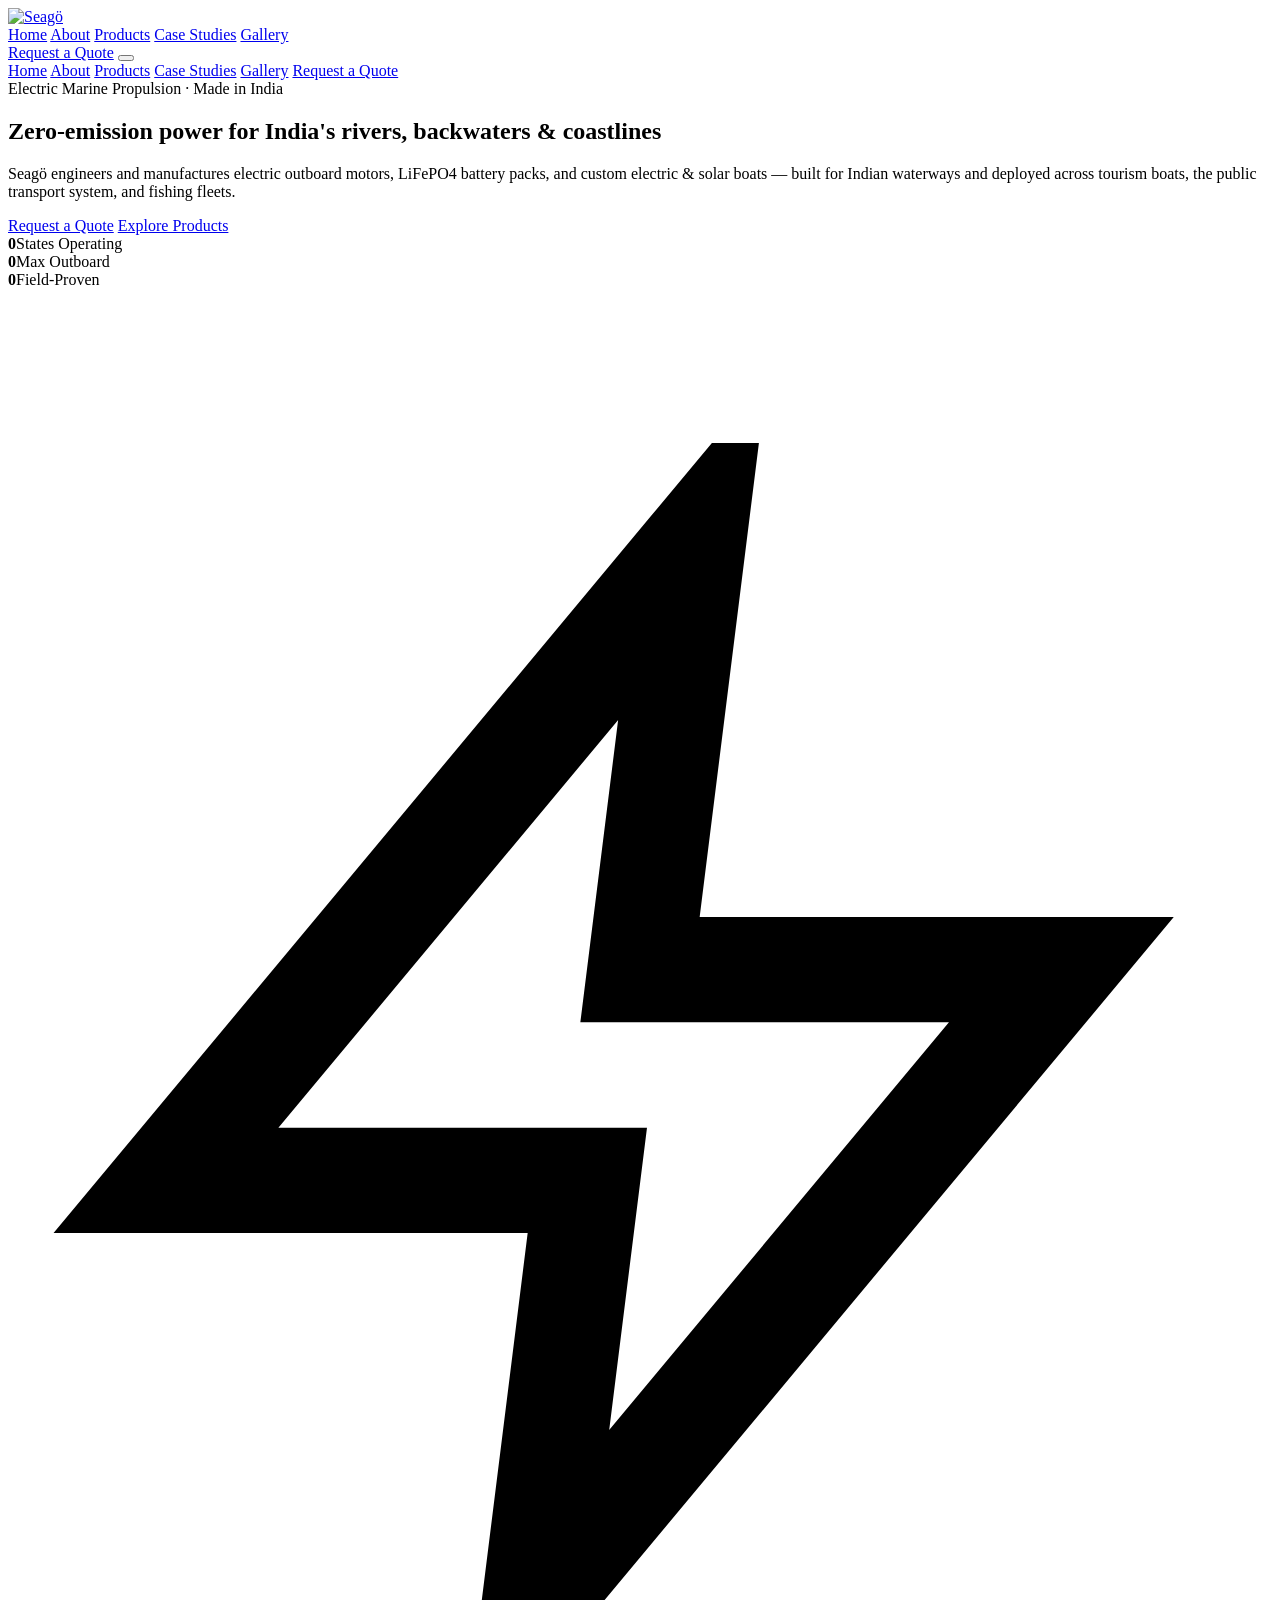
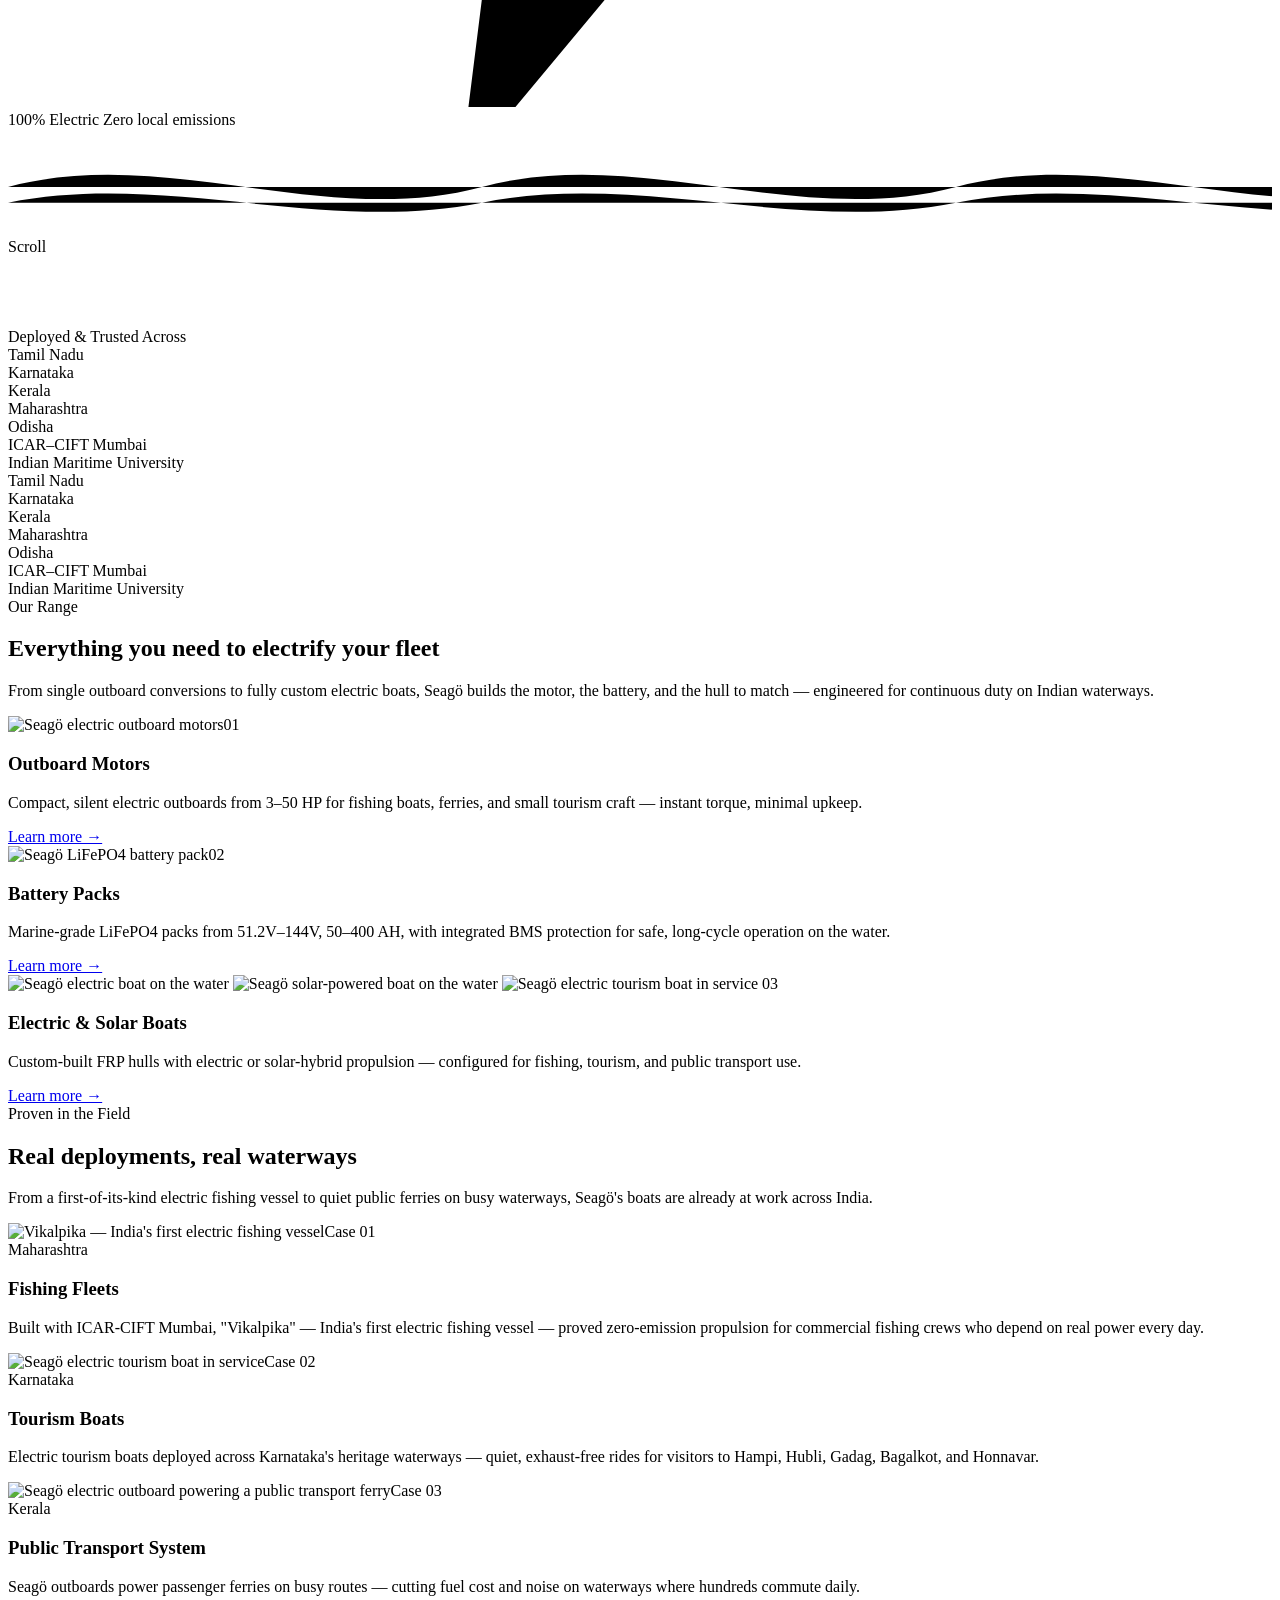
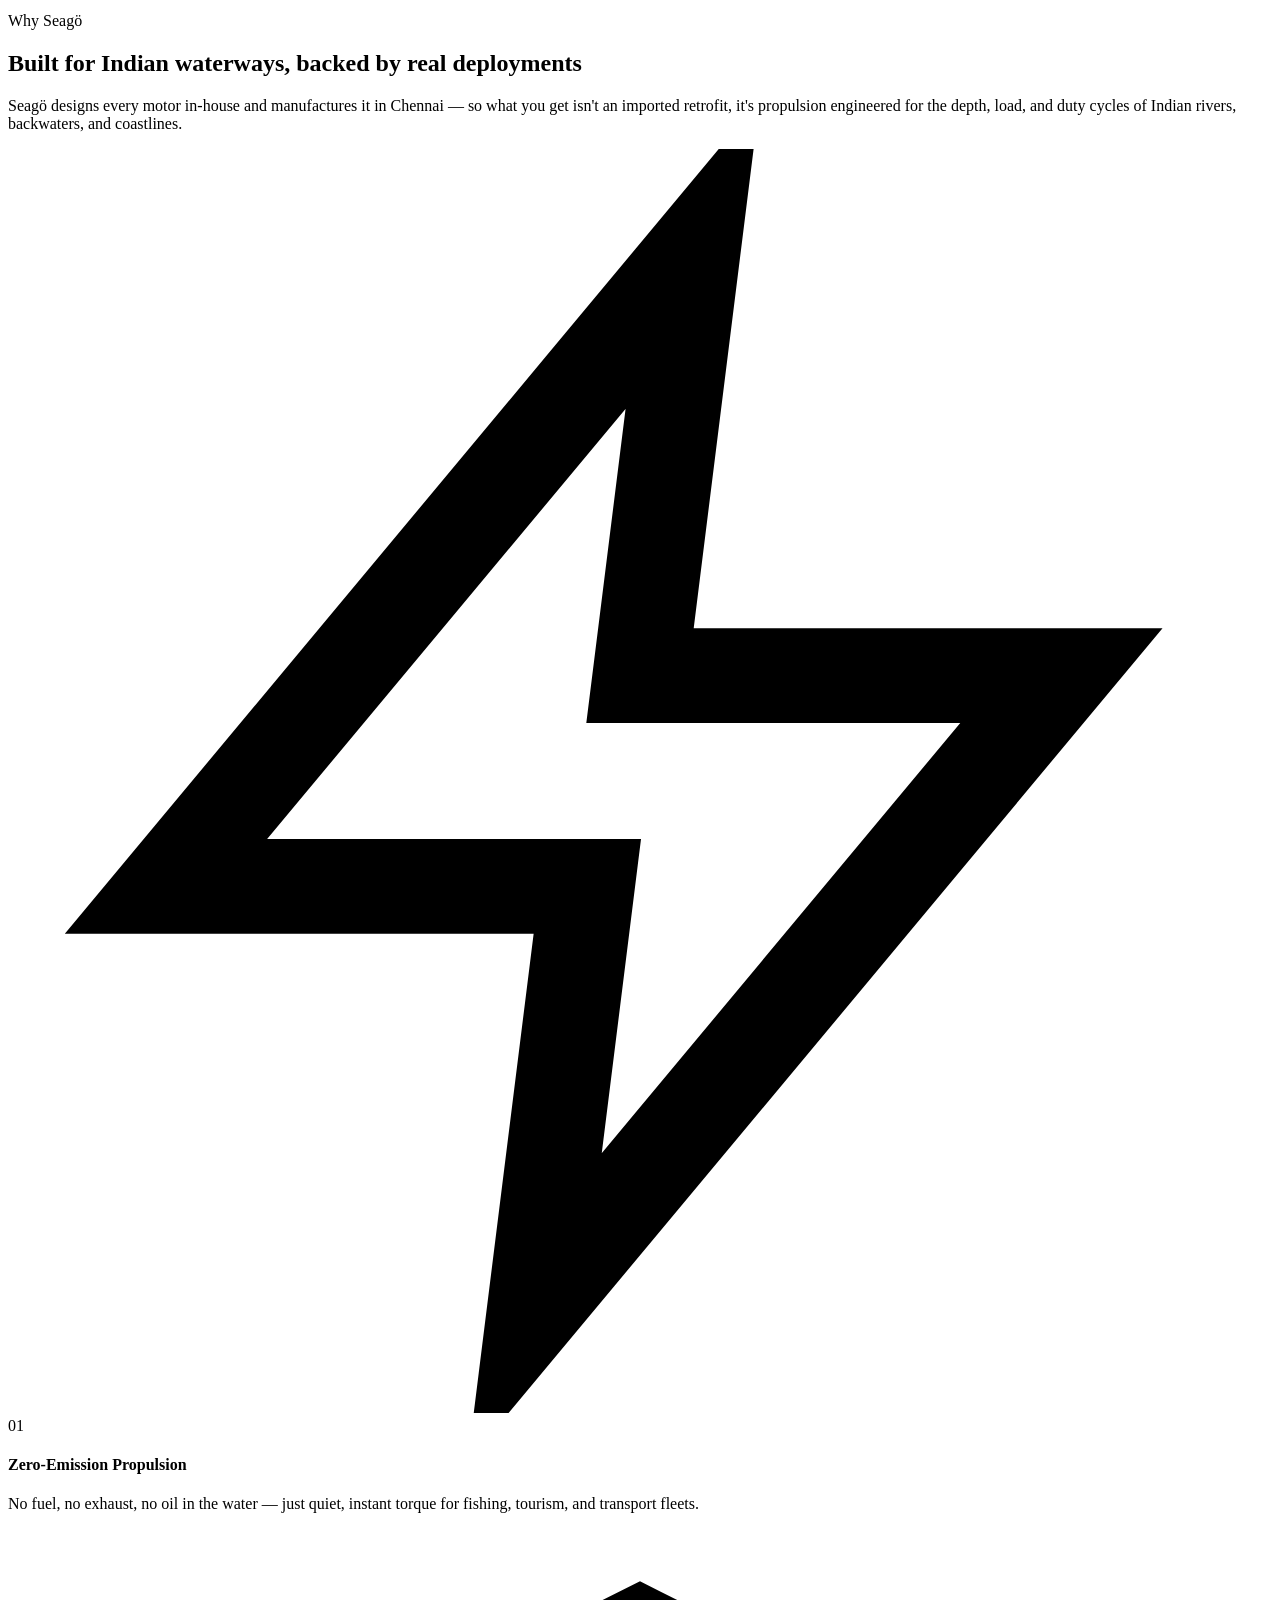
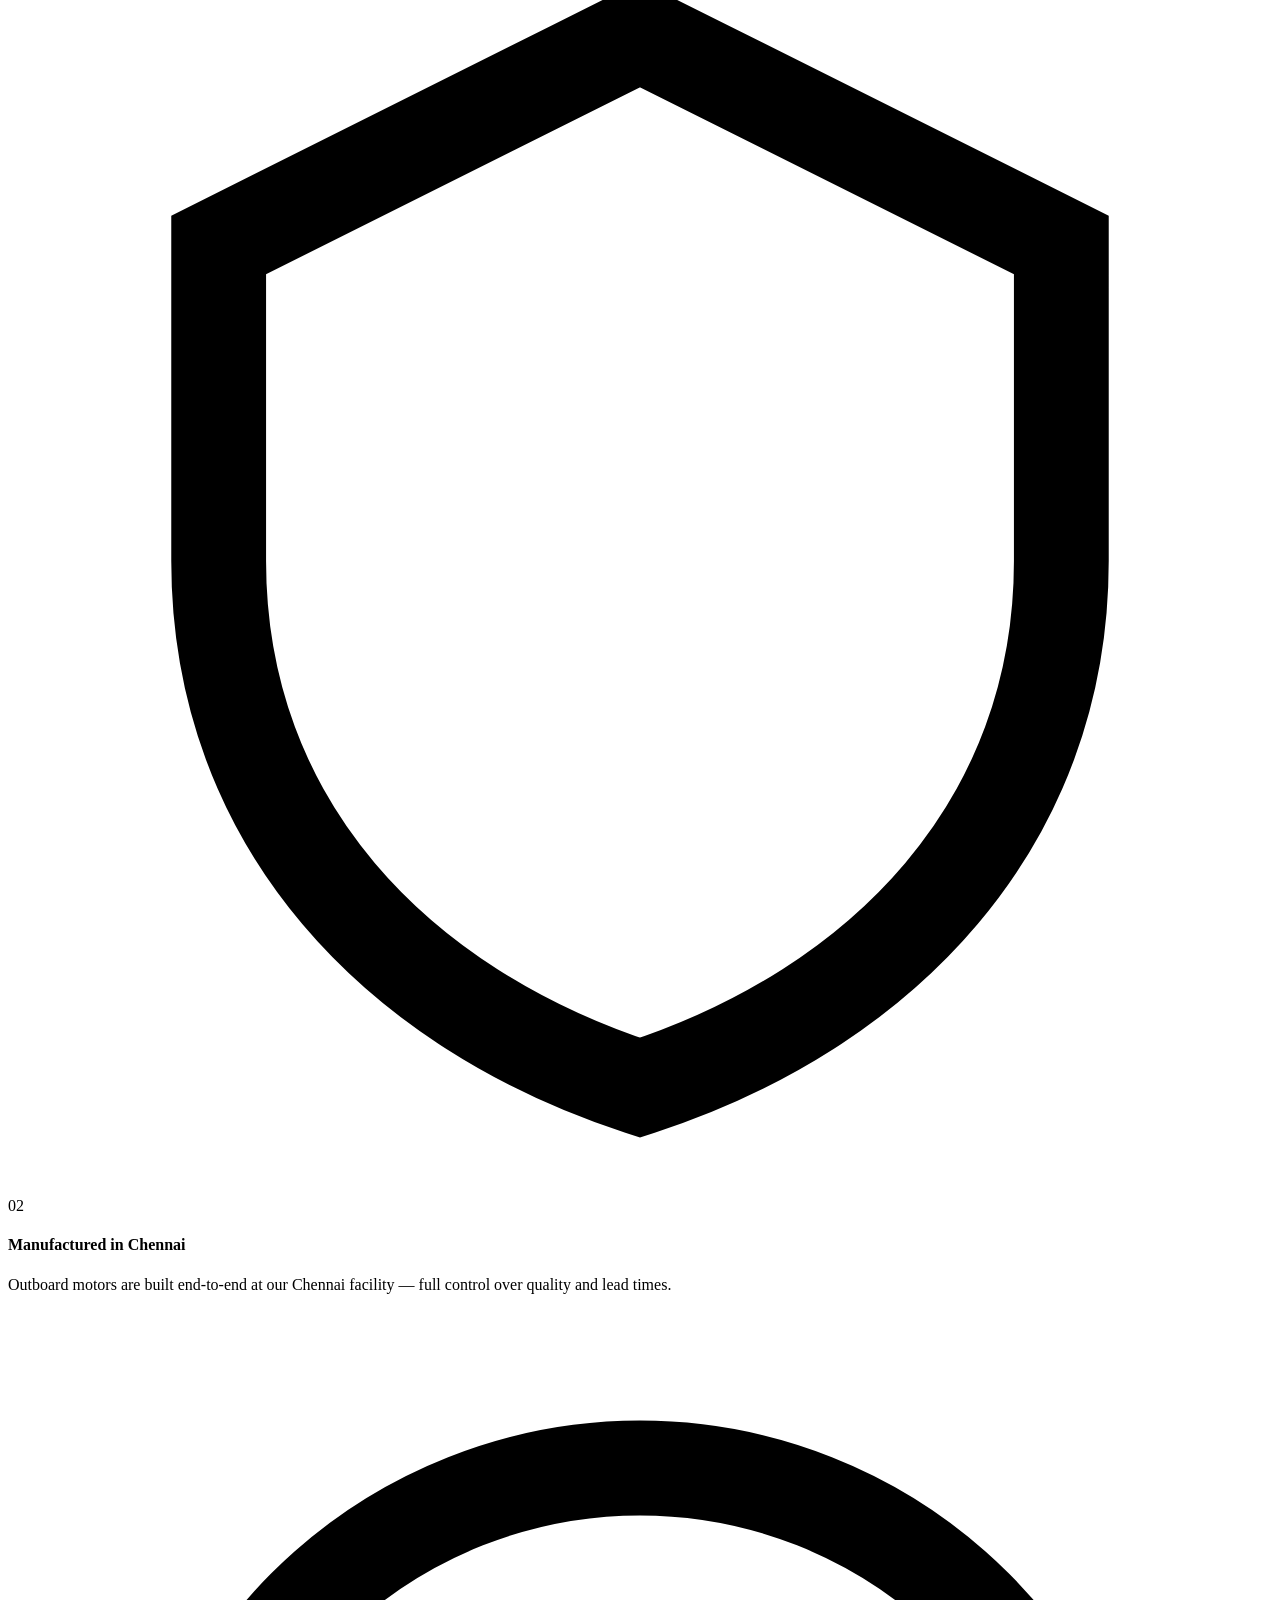
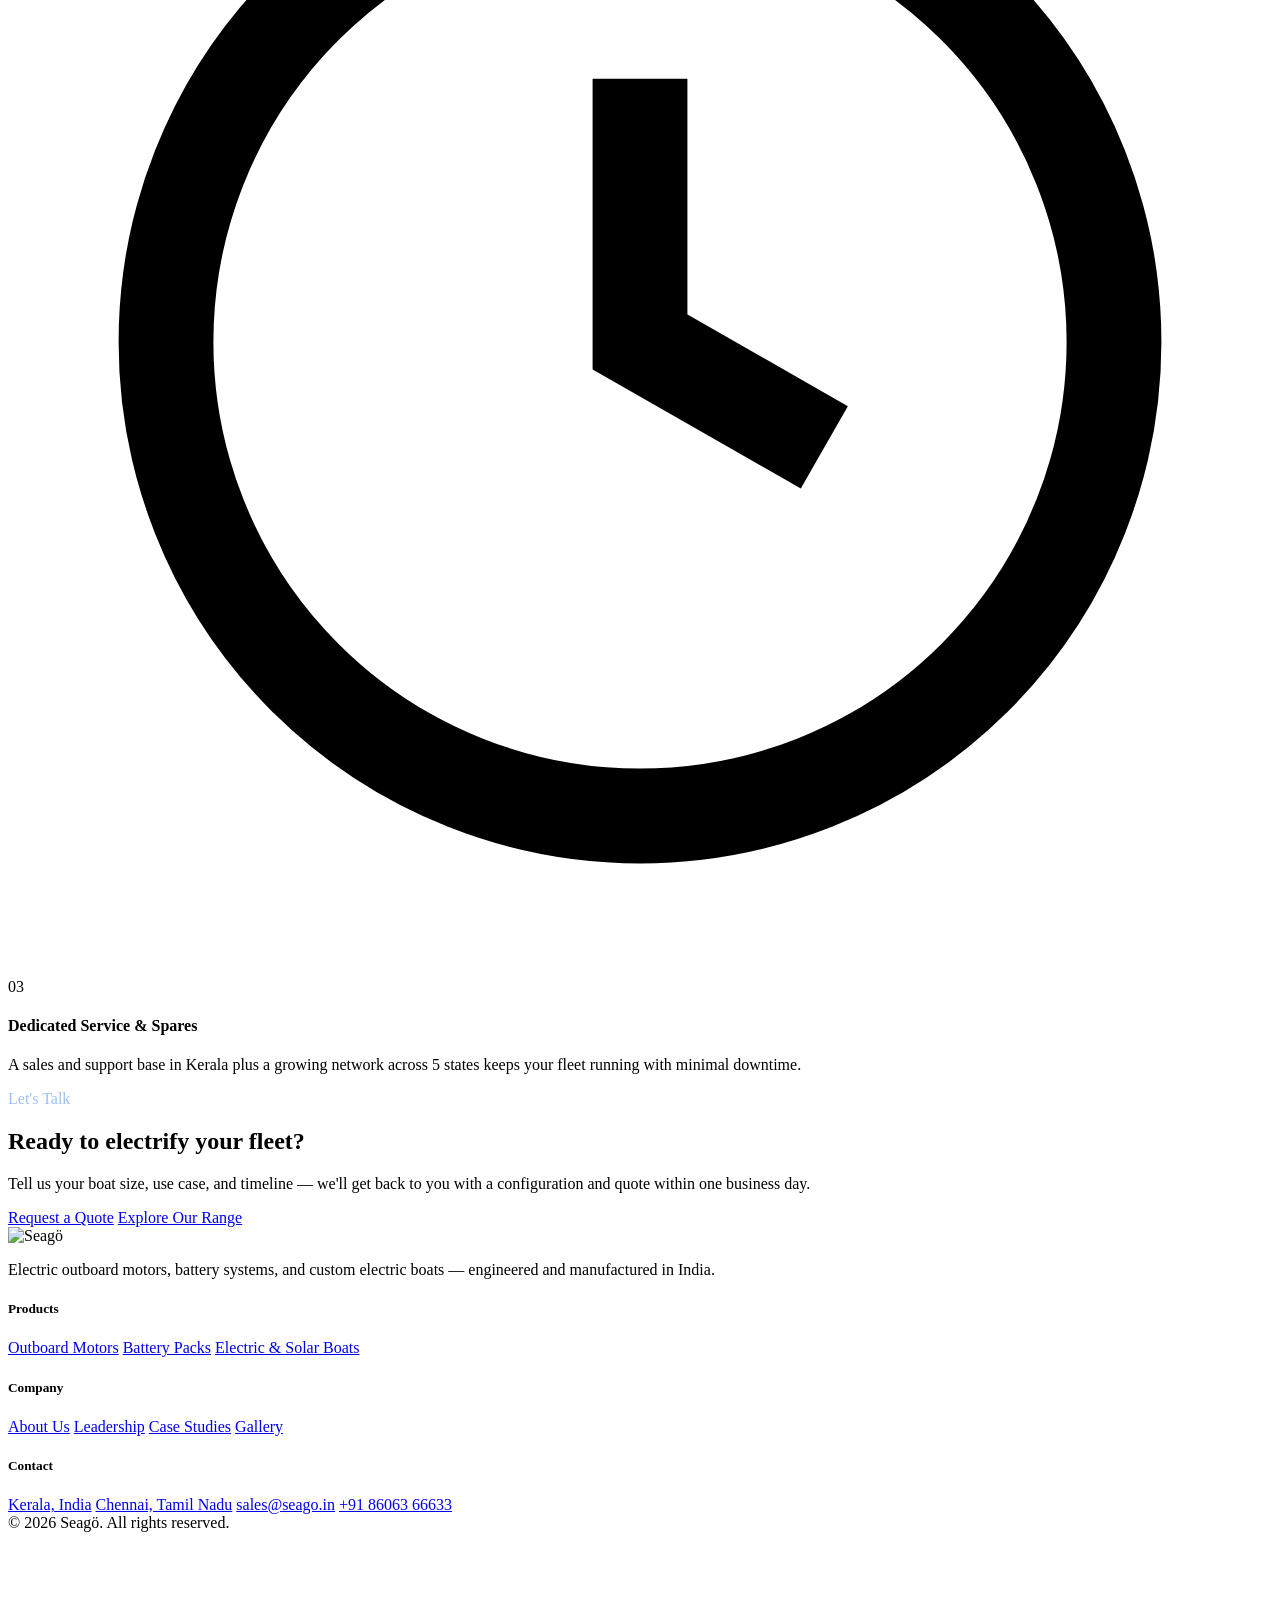
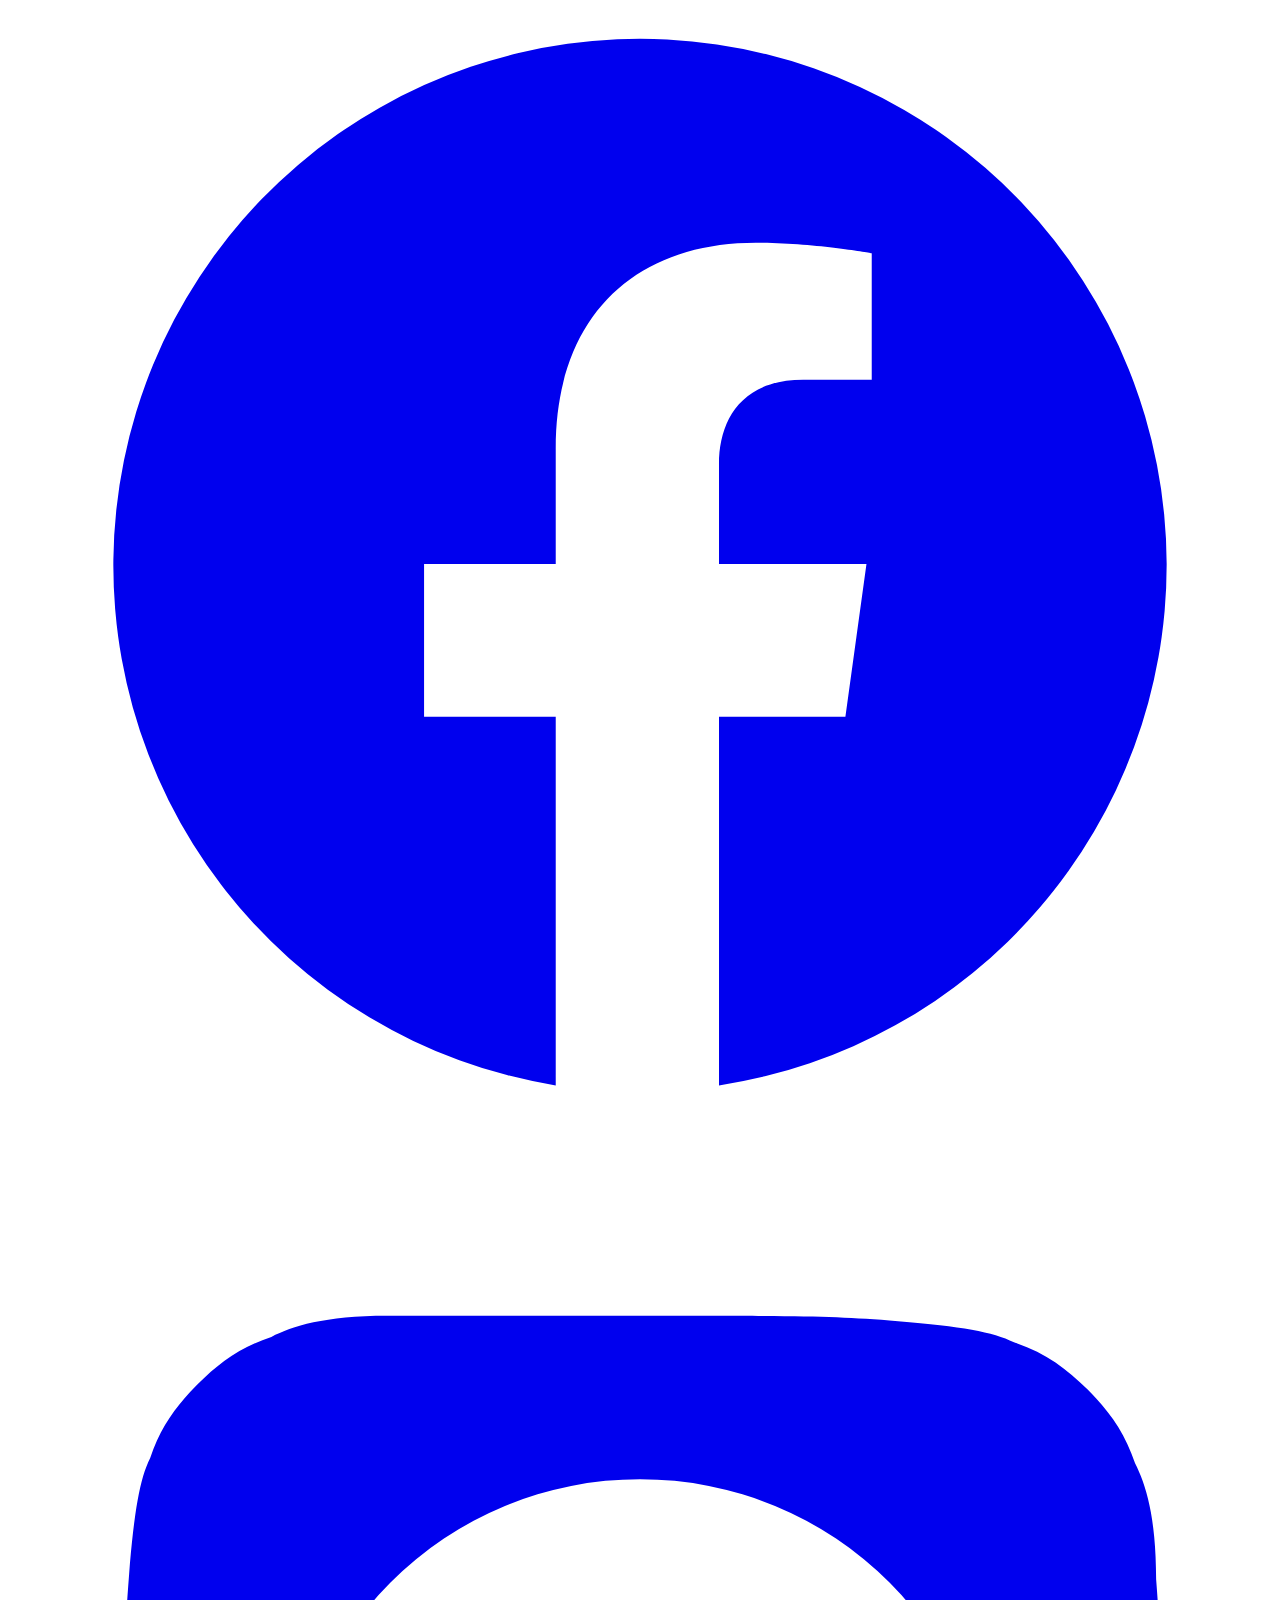
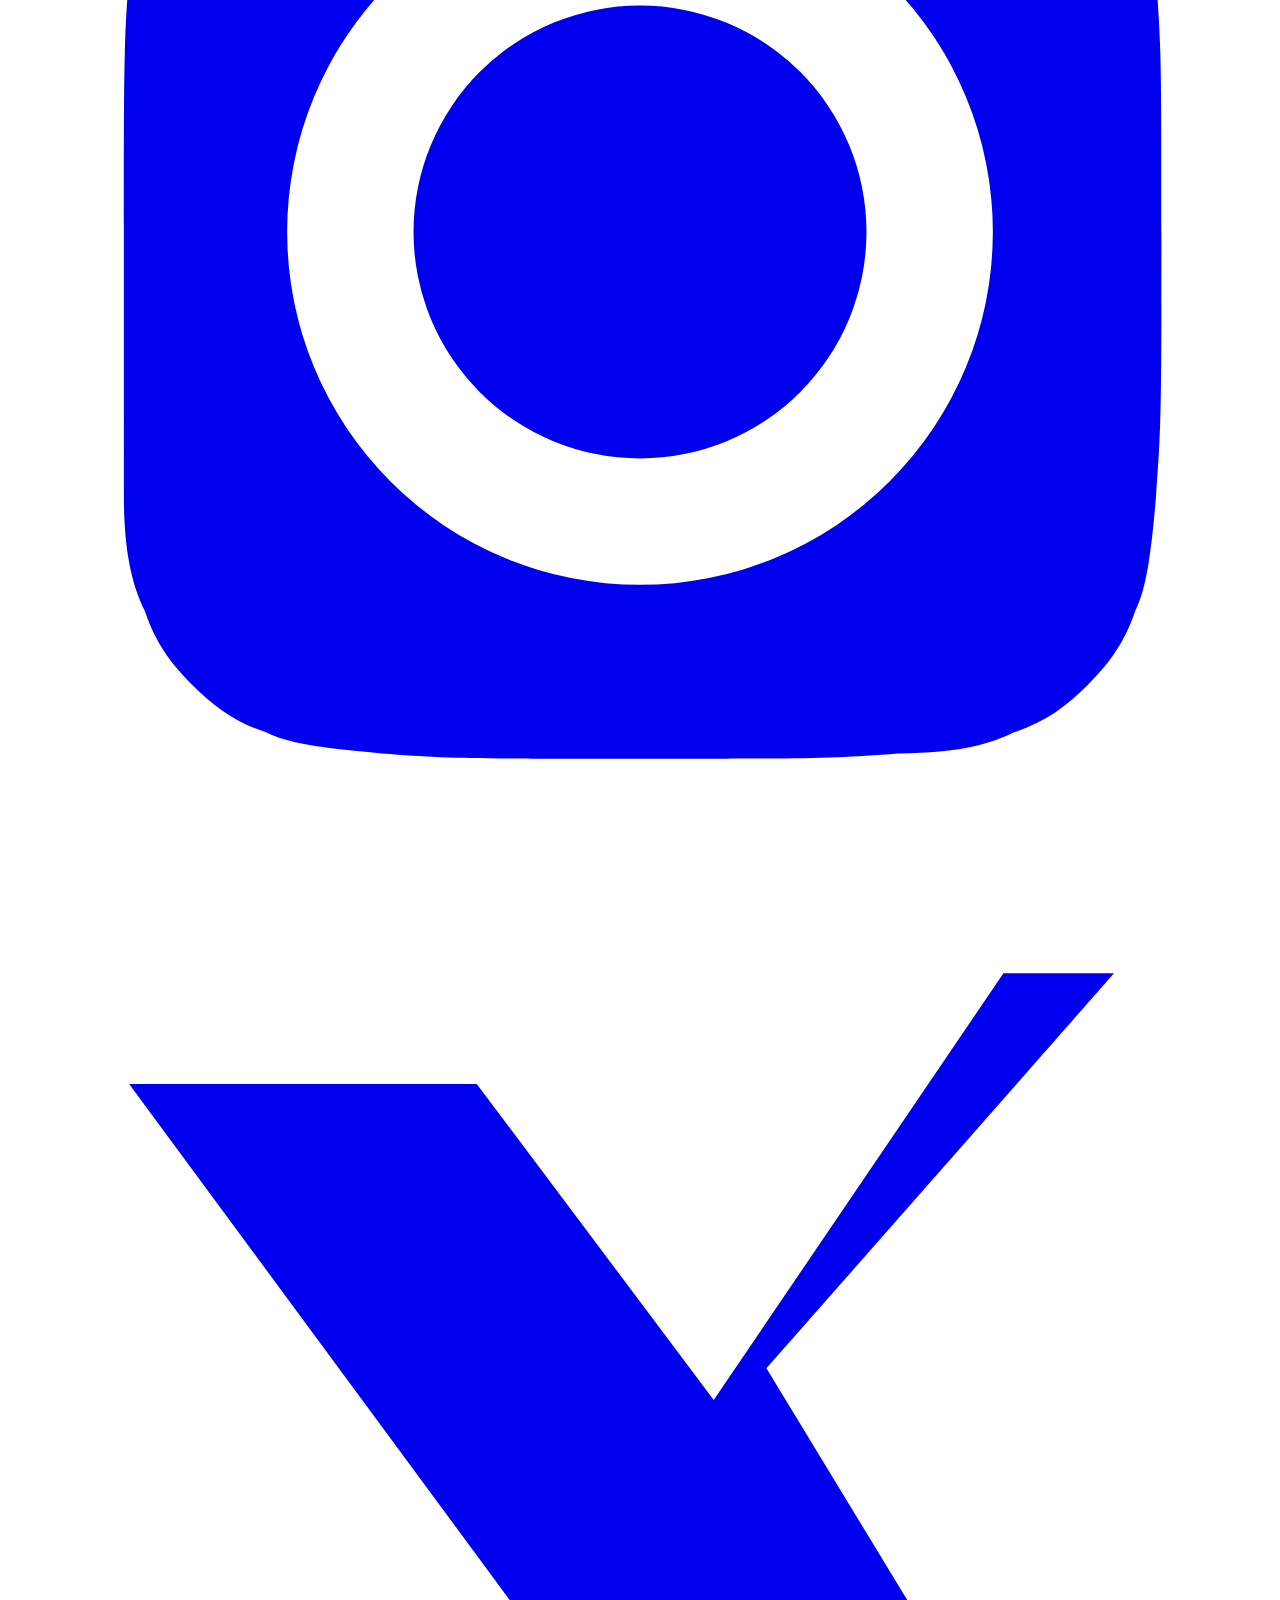
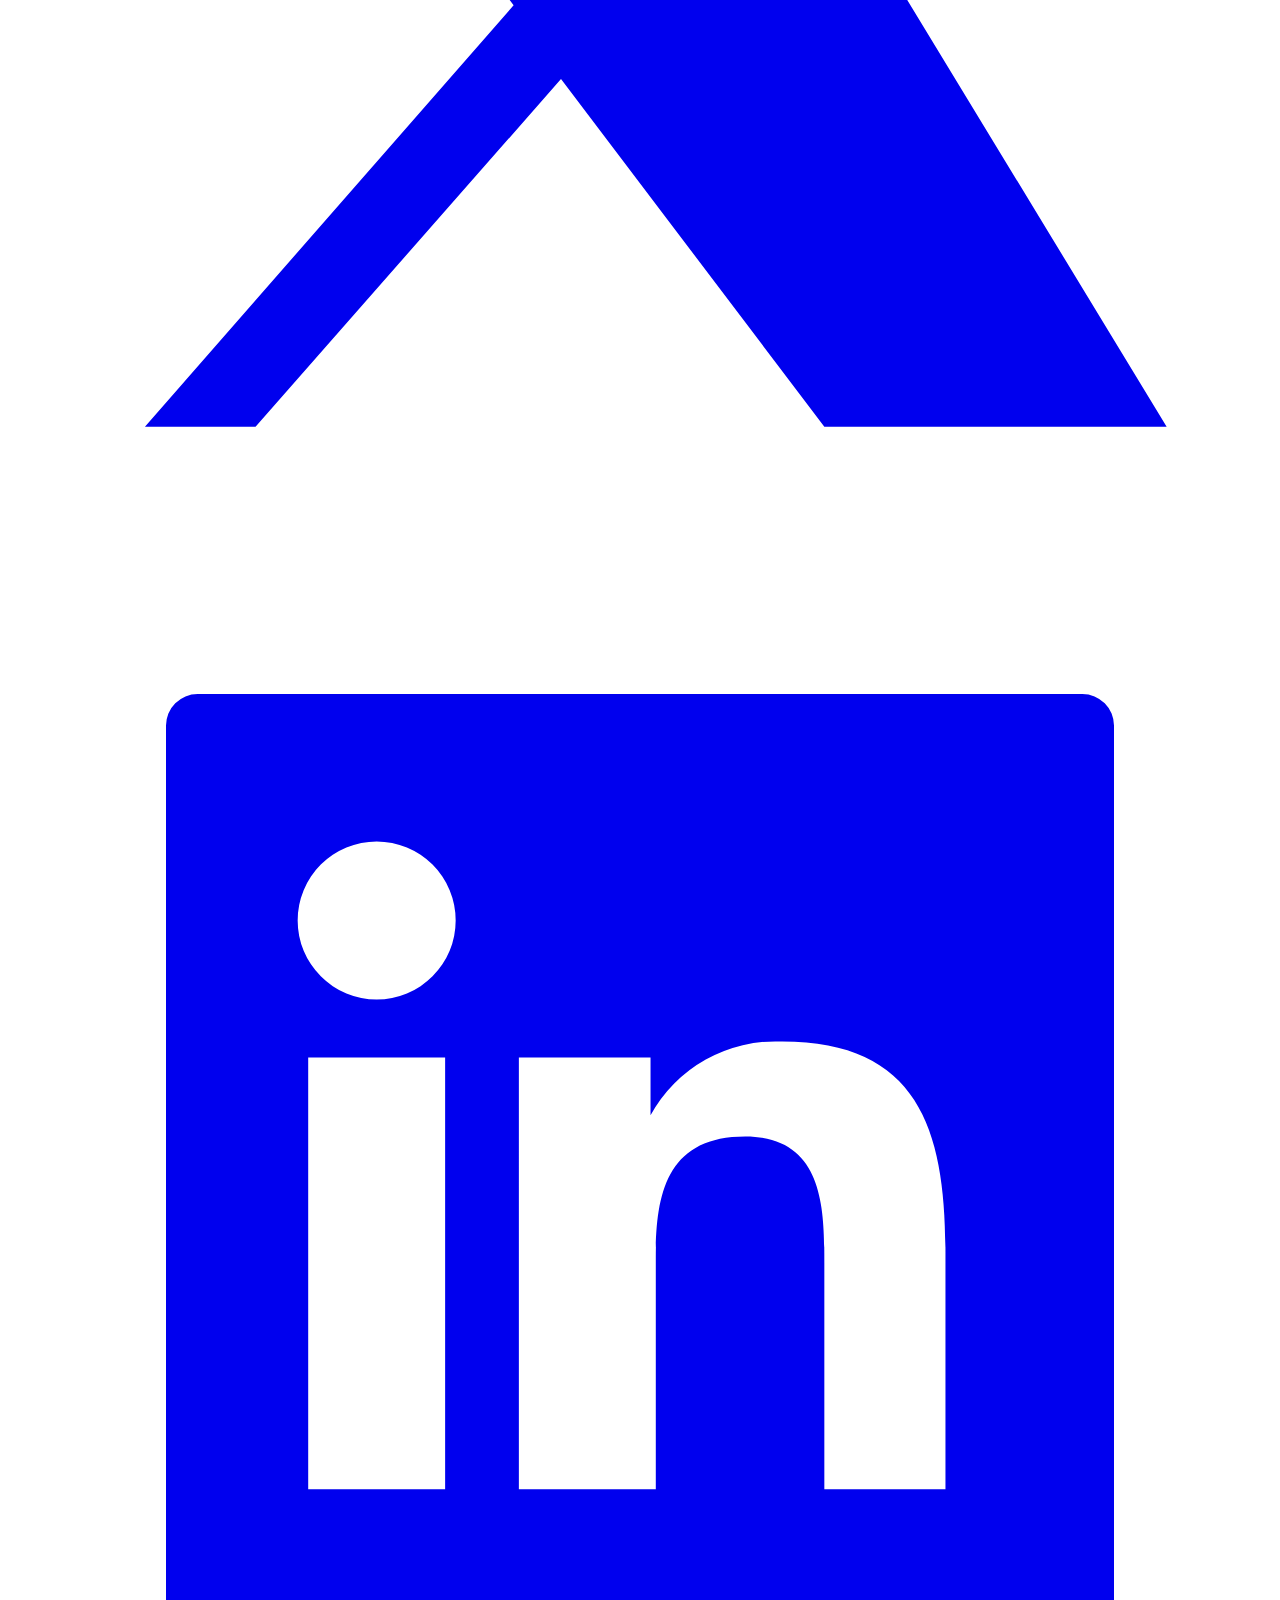
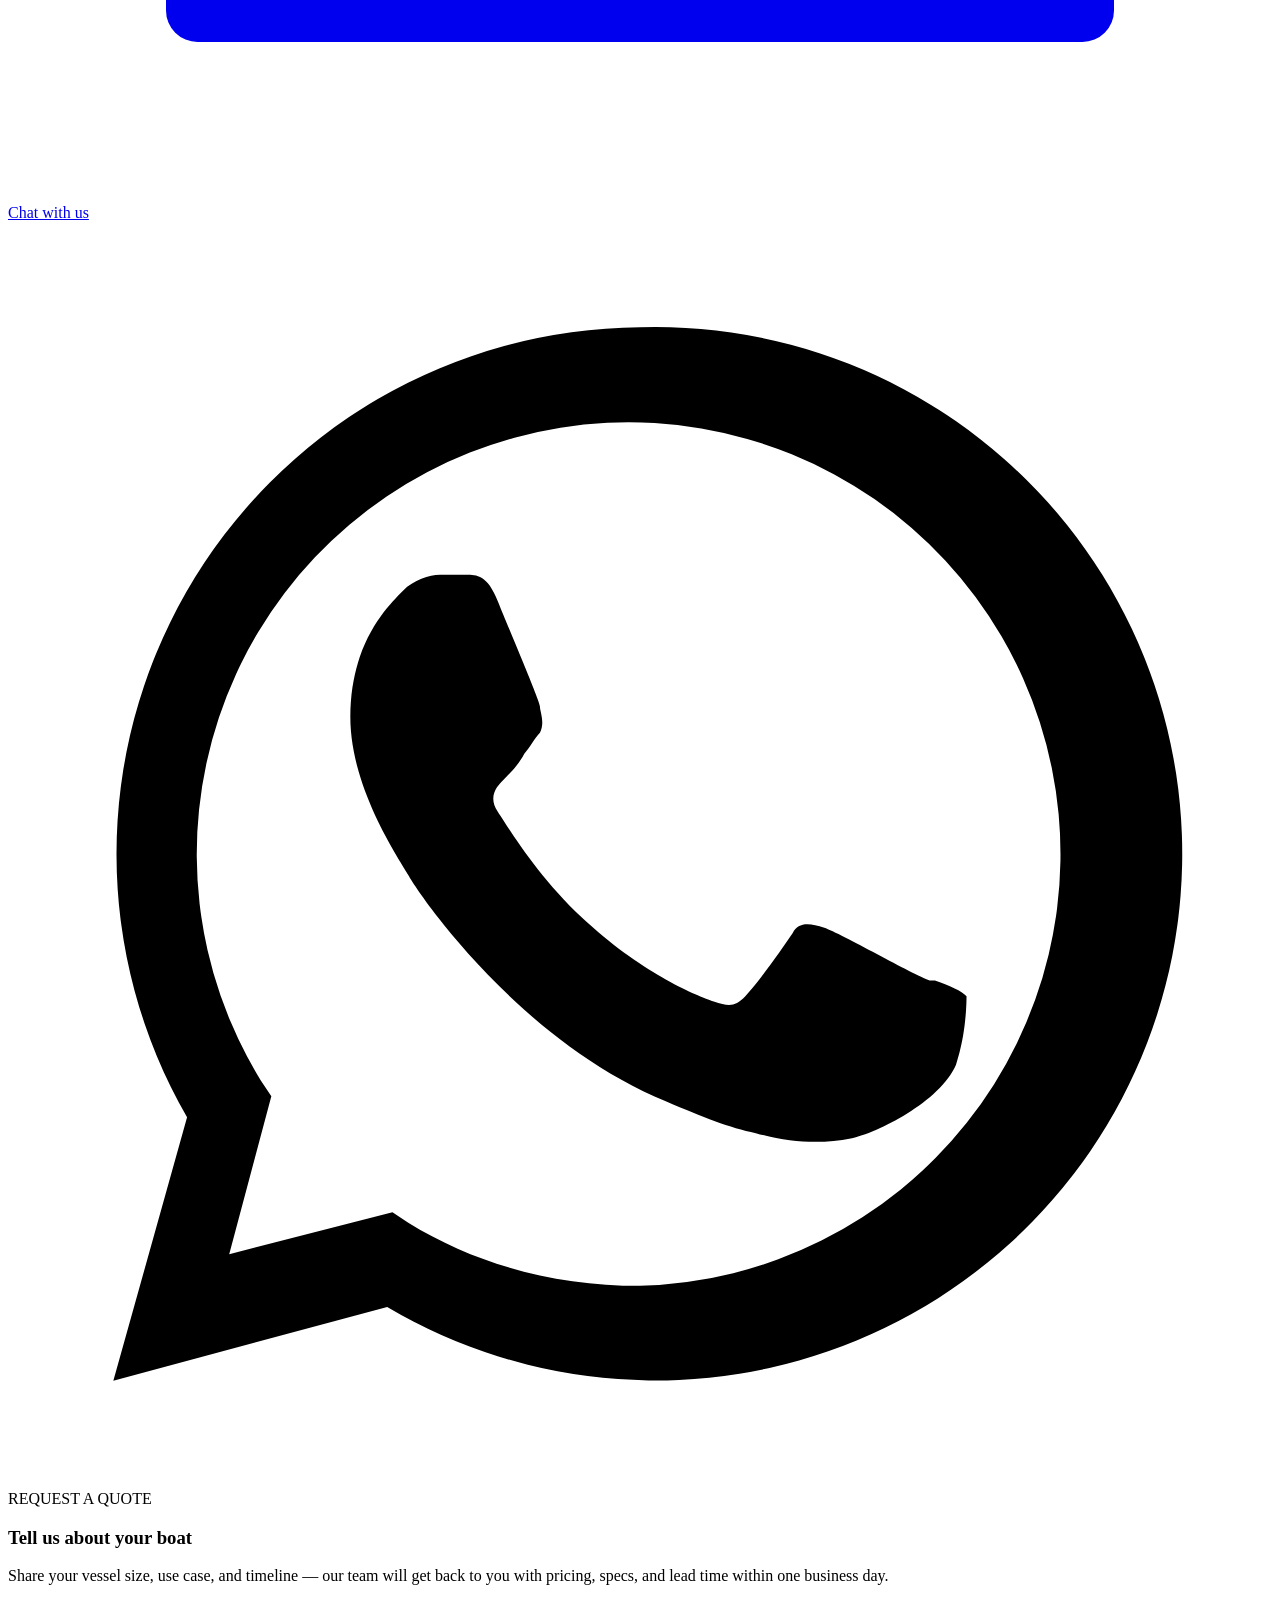
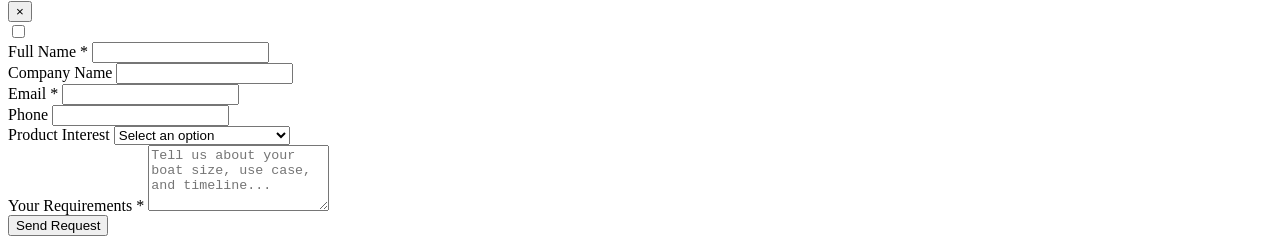
==== index.html @ 95f7474b "Add sitemap.xml, robots.txt, llms.txt, and comprehensive on-page SEO meta tags" ====
<!DOCTYPE html>
<html lang="en">
<head>
<script>document.documentElement.classList.add('js-ready');</script>
<meta charset="UTF-8">
<meta name="viewport" content="width=device-width, initial-scale=1.0">
<title>Seagö — Electric Outboard Motors (3–50 HP), Marine Batteries &amp; Electric Boats | India</title>
<meta name="description" content="Seagö engineers and manufactures electric outboard motors (3–50 HP), LiFePO4 marine battery packs, and custom electric &amp; solar boats in India — deployed across 5 states.">
<link rel="canonical" href="https://seago.in/">
<meta name="robots" content="index, follow, max-image-preview:large, max-snippet:-1, max-video-preview:-1">
<meta name="theme-color" content="#070c14">

<!-- Open Graph / Facebook -->
<meta property="og:type" content="website">
<meta property="og:site_name" content="Seagö">
<meta property="og:title" content="Seagö — Electric Outboard Motors (3–50 HP) &amp; Marine Propulsion India">
<meta property="og:description" content="Zero-emission marine propulsion engineered and manufactured in India. 3–50 HP electric outboards, LiFePO4 battery packs, and custom electric &amp; solar boats.">
<meta property="og:url" content="https://seago.in/">
<meta property="og:image" content="https://seago.in/assets/photos/Outboard%20Motors.webp">
<meta property="og:image:alt" content="Seagö Electric Outboard Motors and Marine Propulsion Systems">
<meta property="og:locale" content="en_IN">

<!-- Twitter Card -->
<meta name="twitter:card" content="summary_large_image">
<meta name="twitter:site" content="@Seagowaters">
<meta name="twitter:creator" content="@Seagowaters">
<meta name="twitter:title" content="Seagö — Electric Outboard Motors (3–50 HP) &amp; Marine Propulsion India">
<meta name="twitter:description" content="Zero-emission marine propulsion engineered and manufactured in India. 3–50 HP electric outboards, LiFePO4 battery packs, and custom electric &amp; solar boats.">
<meta name="twitter:image" content="https://seago.in/assets/photos/Outboard%20Motors.webp">

<link rel="icon" type="image/png" href="assets/favicon.png">
<link rel="apple-touch-icon" href="assets/favicon.png">
<link rel="preconnect" href="https://fonts.googleapis.com">
<link rel="preconnect" href="https://fonts.gstatic.com" crossorigin>
<link href="https://fonts.googleapis.com/css2?family=Space+Grotesk:wght@500;600;700&family=Inter:wght@400;500;600;700;800&display=swap" rel="stylesheet">
<link rel="stylesheet" href="css/style.css">
<script src="js/main.js" defer></script>

<!-- Structured Data: Organization & WebSite Schema -->
<script type="application/ld+json">
{
  "@context": "https://schema.org",
  "@graph": [
    {
      "@type": "Organization",
      "@id": "https://seago.in/#organization",
      "name": "Seagö",
      "url": "https://seago.in/",
      "logo": "https://seago.in/assets/seago-logo.png",
      "image": "https://seago.in/assets/photos/Outboard%20Motors.webp",
      "description": "Indian manufacturer of electric outboard motors (3–50 HP), marine LiFePO4 battery packs, and custom electric & solar boats.",
      "founder": {
        "@type": "Person",
        "name": "Gopish Kumar.G"
      },
      "email": "sales@seago.in",
      "telephone": "+918606366633",
      "address": [
        {
          "@type": "PostalAddress",
          "streetAddress": "GG Plaza, NH-66, Lalaji Junction",
          "addressLocality": "Karunagappally, Kollam",
          "addressRegion": "Kerala",
          "postalCode": "690518",
          "addressCountry": "IN"
        },
        {
          "@type": "PostalAddress",
          "addressLocality": "Chennai",
          "addressRegion": "Tamil Nadu",
          "addressCountry": "IN"
        }
      ],
      "sameAs": [
        "https://www.facebook.com/profile.php?id=61595336871370",
        "https://www.instagram.com/seagowaters/",
        "https://x.com/Seagowaters"
      ]
    },
    {
      "@type": "WebSite",
      "@id": "https://seago.in/#website",
      "url": "https://seago.in/",
      "name": "Seagö",
      "description": "Electric Outboard Motors, Battery Packs & Electric Boats",
      "publisher": {
        "@id": "https://seago.in/#organization"
      }
    }
  ]
}
</script>
</head>
<body>

<div class="progress" id="progressBar"></div>

<!-- ================= NAV ================= -->
<header class="nav">
  <div class="wrap nav-row">
    <a class="nav-logo" href="#top"><img src="assets/seago-logo.png" alt="Seagö"></a>
    <nav class="nav-links">
      <a href="index.html">Home</a>
      <a href="about.html">About</a>
      <a href="products.html">Products</a>
      <a href="case-studies.html">Case Studies</a>
      <a href="gallery.html">Gallery</a>
    </nav>
    <div class="nav-cta">
      <a class="btn btn-primary magnetic" href="contact.html" data-quote-open>Request a Quote</a>
      <button class="burger" id="burger" aria-label="Menu"><span></span><span></span><span></span></button>
    </div>
  </div>
</header>

<div class="mobile-menu" id="mobileMenu">
  <a href="index.html">Home</a>
  <a href="about.html">About</a>
  <a href="products.html">Products</a>
  <a href="case-studies.html">Case Studies</a>
  <a href="gallery.html">Gallery</a>
  <a class="btn btn-primary" href="contact.html" data-quote-open>Request a Quote</a>
</div>

<!-- ================= HERO ================= -->
<section class="hero" id="top">
  <div class="grid-overlay"></div>
  <div class="blob blob-1" data-depth="18"></div>
  <div class="blob blob-2" data-depth="-12"></div>
  <div class="cursor-glow"></div>

  <div class="wrap hero-grid">
    <div class="hero-copy">
      <div class="hero-badge"><span class="dot"></span> Electric Marine Propulsion · Made in India</div>
      <h1 class="hero-title">Zero-emission power for India's rivers, backwaters &amp; coastlines</h1>
      <div class="hero-sub">
        <p>Seagö engineers and manufactures electric outboard motors, LiFePO4 battery packs, and custom electric &amp; solar boats — built for Indian waterways and deployed across tourism boats, the public transport system, and fishing fleets.</p>
      </div>
      <div class="hero-actions">
        <a class="btn btn-primary magnetic" href="contact.html" data-quote-open>Request a Quote</a>
        <a class="btn btn-ghost magnetic" href="products.html">Explore Products</a>
      </div>
      <div class="hero-stats">
        <div class="hero-stat"><b data-count="5" data-suffix="">0</b><span>States Operating</span></div>
        <div class="hero-stat"><b data-count="50" data-suffix=" HP">0</b><span>Max Outboard</span></div>
        <div class="hero-stat"><b data-count="2" data-suffix="+ Yrs">0</b><span>Field-Proven</span></div>
      </div>
    </div>
    <div class="hero-visual" data-depth="-8">
      <div class="ph photo-frame">
        <video autoplay muted loop playsinline preload="auto" aria-label="Seagö electric outboard motor in operation">
          <source src="assets/photos/ai-artwork-videoacc3e3fb-0a4f-467d-bd82-8fc7c55db4ec.mp4" type="video/mp4">
        </video>
        
      </div>
      <div class="float-card">
        <div class="ic"><svg viewBox="0 0 24 24" fill="none" stroke="currentColor" stroke-width="2"><path d="M13 2L3 14h8l-1 8 10-12h-8l1-8z"/></svg></div>
        <div>
          <span class="ft-title">100% Electric</span>
          <span class="ft-sub">Zero local emissions</span>
        </div>
      </div>
    </div>
  </div>

  <div class="wave-wrap">
    <svg viewBox="0 0 1200 100" preserveAspectRatio="none">
      <defs>
        <linearGradient id="waveGrad" x1="0" y1="0" x2="1" y2="0">
          <stop offset="0%" stop-color="#2C7BE5" stop-opacity="0"/>
          <stop offset="50%" stop-color="#5FA6FF" stop-opacity="1"/>
          <stop offset="100%" stop-color="#28D4C8" stop-opacity="0"/>
        </linearGradient>
      </defs>
      <path class="wave-path" d="M0,55 C150,15 300,95 450,55 C600,15 750,95 900,55 C1050,15 1200,95 1350,55"/>
      <path class="wave-path p2" d="M0,70 C150,40 300,100 450,70 C600,40 750,100 900,70 C1050,40 1200,100 1350,70"/>
    </svg>
  </div>
  <div class="scroll-cue"><span>Scroll</span><span class="line"></span></div>
</section>

<div class="angle-div">
  <svg viewBox="0 0 1200 64" preserveAspectRatio="none"><polygon points="0,64 1200,0 1200,64" fill="#ffffff"/></svg>
</div>

<!-- ================= TRUST MARQUEE ================= -->
<section class="trust">
  <div class="wrap trust-row">
    <span class="trust-label">Deployed &amp; Trusted Across</span>
    <div class="marquee">
      <div class="marquee-track trust-logos">
        <div class="trust-chip">Tamil Nadu</div>
        <div class="trust-chip">Karnataka</div>
        <div class="trust-chip">Kerala</div>
        <div class="trust-chip">Maharashtra</div>
        <div class="trust-chip">Odisha</div>
        <div class="trust-chip">ICAR&#8211;CIFT Mumbai</div>
        <div class="trust-chip">Indian Maritime University</div>
        <div class="trust-chip">Tamil Nadu</div>
        <div class="trust-chip">Karnataka</div>
        <div class="trust-chip">Kerala</div>
        <div class="trust-chip">Maharashtra</div>
        <div class="trust-chip">Odisha</div>
        <div class="trust-chip">ICAR&#8211;CIFT Mumbai</div>
        <div class="trust-chip">Indian Maritime University</div>
      </div>
    </div>
  </div>
</section>

<!-- ================= PRODUCT RANGE ================= -->
<section class="section" id="products">
  <div class="wrap">
    <div class="section-head reveal">
      <span class="eyebrow">Our Range</span>
      <h2>Everything you need to electrify your fleet</h2>
      <p>From single outboard conversions to fully custom electric boats, Seagö builds the motor, the battery, and the hull to match — engineered for continuous duty on Indian waterways.</p>
    </div>
    <div class="grid-3" data-stagger>
      <div class="tilt reveal">
        <div class="card">
          <div class="ph photo-frame"><img class="outboard-image" src="assets/photos/Outboard%20Motors.webp" alt="Seagö electric outboard motors"><span class="ph__chip">01</span></div>
          <div class="card-body">
            <h3>Outboard Motors</h3>
            <p>Compact, silent electric outboards from 3–50 HP for fishing boats, ferries, and small tourism craft — instant torque, minimal upkeep.</p>
            <a class="card-link" href="products.html">Learn more →</a>
          </div>
        </div>
      </div>
      <div class="tilt reveal">
        <div class="card">
          <div class="ph photo-frame"><img class="battery-image" src="assets/photos/Battery%20Box.webp" alt="Seagö LiFePO4 battery pack"><span class="ph__chip">02</span></div>
          <div class="card-body">
            <h3>Battery Packs</h3>
            <p>Marine-grade LiFePO4 packs from 51.2V–144V, 50–400 AH, with integrated BMS protection for safe, long-cycle operation on the water.</p>
            <a class="card-link" href="products.html">Learn more →</a>
          </div>
        </div>
      </div>
      <div class="tilt reveal">
        <div class="card">
          <div class="ph photo-frame case-gallery">
            <img class="is-active" src="assets/photos/seago-electric-boat.webp" alt="Seagö electric boat on the water">
            <img src="assets/photos/seago-solar-boat.webp" alt="Seagö solar-powered boat on the water">
            <img src="assets/photos/seago-tourism-boat.webp" alt="Seagö electric tourism boat in service">
            <span class="ph__chip">03</span>
          </div>
          <div class="card-body">
            <h3>Electric &amp; Solar Boats</h3>
            <p>Custom-built FRP hulls with electric or solar-hybrid propulsion — configured for fishing, tourism, and public transport use.</p>
            <a class="card-link" href="products.html">Learn more →</a>
          </div>
        </div>
      </div>
    </div>
  </div>
</section>

<!-- ================= CASE STUDIES ================= -->
<section class="section soft" id="case-studies">
  <div class="wrap">
    <div class="section-head reveal">
      <span class="eyebrow">Proven in the Field</span>
      <h2>Real deployments, real waterways</h2>
      <p>From a first-of-its-kind electric fishing vessel to quiet public ferries on busy waterways, Seagö's boats are already at work across India.</p>
    </div>
    <div class="grid-3" data-stagger>
      <div class="tilt reveal">
        <div class="case-card">
          <div class="ph photo-frame"><img src="assets/photos/vikalpika.webp" alt="Vikalpika — India's first electric fishing vessel"><span class="ph__chip">Case 01</span></div>
          <div class="case-body">
            <span class="case-tag">Maharashtra</span>
            <h3>Fishing Fleets</h3>
            <p>Built with ICAR-CIFT Mumbai, "Vikalpika" — India's first electric fishing vessel — proved zero-emission propulsion for commercial fishing crews who depend on real power every day.</p>
          </div>
        </div>
      </div>
      <div class="tilt reveal">
        <div class="case-card">
          <div class="ph photo-frame"><img src="assets/photos/seago-tourism-boat.webp" alt="Seagö electric tourism boat in service"><span class="ph__chip">Case 02</span></div>
          <div class="case-body">
            <span class="case-tag">Karnataka</span>
            <h3>Tourism Boats</h3>
            <p>Electric tourism boats deployed across Karnataka's heritage waterways — quiet, exhaust-free rides for visitors to Hampi, Hubli, Gadag, Bagalkot, and Honnavar.</p>
          </div>
        </div>
      </div>
      <div class="tilt reveal">
        <div class="case-card">
          <div class="ph photo-frame"><img src="assets/photos/Publictransport.webp" alt="Seagö electric outboard powering a public transport ferry"><span class="ph__chip">Case 03</span></div>
          <div class="case-body">
            <span class="case-tag">Kerala</span>
            <h3>Public Transport System</h3>
            <p>Seagö outboards power passenger ferries on busy routes — cutting fuel cost and noise on waterways where hundreds commute daily.</p>
          </div>
        </div>
      </div>
    </div>
  </div>
</section>

<!-- ================= WHY SEAGO (editorial split) ================= -->
<section class="section" id="about">
  <div class="wrap why-grid">
    <div class="why-left reveal">
      <span class="eyebrow">Why Seagö</span>
      <h2 class="why-title">Built for Indian waterways, backed by real deployments</h2>
      <p>Seagö designs every motor in-house and manufactures it in Chennai — so what you get isn't an imported retrofit, it's propulsion engineered for the depth, load, and duty cycles of Indian rivers, backwaters, and coastlines.</p>
    </div>
    <div class="feat-list" data-stagger>
      <div class="feat-row reveal">
        <div class="ic"><svg viewBox="0 0 24 24" fill="none" stroke="currentColor" stroke-width="1.8"><path d="M13 2L3 14h8l-1 8 10-12h-8l1-8z"/></svg></div>
        <div class="ft-body">
          <span class="idx">01</span>
          <h4>Zero-Emission Propulsion</h4>
          <p>No fuel, no exhaust, no oil in the water — just quiet, instant torque for fishing, tourism, and transport fleets.</p>
        </div>
      </div>
      <div class="feat-row reveal">
        <div class="ic"><svg viewBox="0 0 24 24" fill="none" stroke="currentColor" stroke-width="1.8"><path d="M12 2l8 4v6c0 5-3.4 8.5-8 10-4.6-1.5-8-5-8-10V6l8-4z"/></svg></div>
        <div class="ft-body">
          <span class="idx">02</span>
          <h4>Manufactured in Chennai</h4>
          <p>Outboard motors are built end-to-end at our Chennai facility — full control over quality and lead times.</p>
        </div>
      </div>
      <div class="feat-row reveal">
        <div class="ic"><svg viewBox="0 0 24 24" fill="none" stroke="currentColor" stroke-width="1.8"><circle cx="12" cy="12" r="9"/><path d="M12 7v5l3.5 2"/></svg></div>
        <div class="ft-body">
          <span class="idx">03</span>
          <h4>Dedicated Service &amp; Spares</h4>
          <p>A sales and support base in Kerala plus a growing network across 5 states keeps your fleet running with minimal downtime.</p>
        </div>
      </div>
    </div>
  </div>
</section>

<!-- ================= CTA ================= -->
<section class="section" style="padding-top:0;">
  <div class="wrap">
    <div class="cta reveal">
      <div class="cta-inner">
        <span class="eyebrow" style="color:#9FC1F5;">Let's Talk</span>
        <h2 class="cta-title">Ready to electrify your fleet?</h2>
        <p class="cta-text">Tell us your boat size, use case, and timeline — we'll get back to you with a configuration and quote within one business day.</p>
        <div class="cta-actions">
          <a class="btn btn-primary magnetic" href="contact.html" data-quote-open>Request a Quote</a>
          <a class="btn btn-ghost magnetic" href="products.html">Explore Our Range</a>
        </div>
      </div>
    </div>
  </div>
</section>

<!-- ================= FOOTER ================= -->
<footer>
  <div class="wrap">
    <div class="footer-grid">
      <div>
        <div class="footer-logo"><img src="assets/seago-logo.png" alt="Seagö"></div>
        <p>Electric outboard motors, battery systems, and custom electric boats — engineered and manufactured in India.</p>
      </div>
      <div class="footer-col">
        <h5>Products</h5>
        <a href="products.html">Outboard Motors</a>
        <a href="products.html">Battery Packs</a>
        <a href="products.html">Electric &amp; Solar Boats</a>
      </div>
      <div class="footer-col">
        <h5>Company</h5>
        <a href="about.html">About Us</a>
        <a href="about.html#founder">Leadership</a>
        <a href="case-studies.html">Case Studies</a>
        <a href="gallery.html">Gallery</a>
      </div>
      <div class="footer-col">
        <h5>Contact</h5>
        <a href="contact.html">Kerala, India</a>
        <a href="contact.html">Chennai, Tamil Nadu</a>
        <a href="mailto:sales@seago.in">sales@seago.in</a>
        <a href="tel:+918606366633">+91 86063 66633</a>
      </div>
    </div>
    <div class="footer-bottom">
      <span>© 2026 Seagö. All rights reserved.</span>
      <!-- TODO: add the LinkedIn profile URL once that account exists -->
      <div class="footer-social">
        <a href="https://www.facebook.com/profile.php?id=61595336871370" target="_blank" rel="noopener" data-social="facebook" aria-label="Facebook"><svg viewBox="0 0 24 24" fill="currentColor"><path d="M22 12a10 10 0 1 0-11.6 9.9v-7H7.9V12h2.5V9.8c0-2.5 1.5-3.9 3.8-3.9 1.1 0 2.2.2 2.2.2v2.4h-1.3c-1.2 0-1.6.8-1.6 1.6V12h2.8l-.4 2.9h-2.4v7A10 10 0 0 0 22 12z"/></svg></a>
        <a href="https://www.instagram.com/seagowaters/" target="_blank" rel="noopener" data-social="instagram" aria-label="Instagram"><svg viewBox="0 0 24 24" fill="currentColor"><path d="M12 2.2c3.2 0 3.6 0 4.9.1 1.2.1 1.8.2 2.2.4.6.2 1 .5 1.4.9.4.4.7.8.9 1.4.2.4.4 1 .4 2.2.1 1.3.1 1.7.1 4.9s0 3.6-.1 4.9c-.1 1.2-.2 1.8-.4 2.2-.2.6-.5 1-.9 1.4-.4.4-.8.7-1.4.9-.4.2-1 .4-2.2.4-1.3.1-1.7.1-4.9.1s-3.6 0-4.9-.1c-1.2-.1-1.8-.2-2.2-.4-.6-.2-1-.5-1.4-.9-.4-.4-.7-.8-.9-1.4-.2-.4-.4-1-.4-2.2C2.2 15.6 2.2 15.2 2.2 12s0-3.6.1-4.9c.1-1.2.2-1.8.4-2.2.2-.6.5-1 .9-1.4.4-.4.8-.7 1.4-.9.4-.2 1-.4 2.2-.4C8.4 2.2 8.8 2.2 12 2.2zm0 3.1A6.7 6.7 0 1 0 18.7 12 6.7 6.7 0 0 0 12 5.3zm0 11A4.3 4.3 0 1 1 16.3 12 4.3 4.3 0 0 1 12 16.3zm6.9-11.3a1.6 1.6 0 1 1-1.6-1.6 1.6 1.6 0 0 1 1.6 1.6z"/></svg></a>
        <a href="https://x.com/Seagowaters" target="_blank" rel="noopener" data-social="twitter" aria-label="X (Twitter)"><svg viewBox="0 0 24 24" fill="currentColor"><path d="M18.9 2H21l-6.6 7.5L22 22h-6.5l-5-6.6L4.7 22H2.6l7-8-7.3-9.9h6.6l4.5 6z"/></svg></a>
        <a href="#" data-social="linkedin" aria-label="LinkedIn"><svg viewBox="0 0 24 24" fill="currentColor"><path d="M20.4 3H3.6A.6.6 0 0 0 3 3.6v16.8a.6.6 0 0 0 .6.6h16.8a.6.6 0 0 0 .6-.6V3.6a.6.6 0 0 0-.6-.6zM8.3 18.1H5.7V9.9h2.6v8.2zM7 8.8a1.5 1.5 0 1 1 0-3 1.5 1.5 0 0 1 0 3zm11.1 9.3h-2.6v-4.3c0-1 0-2.4-1.5-2.4s-1.7 1.1-1.7 2.3v4.4H9.7V9.9h2.5v1.1a2.7 2.7 0 0 1 2.5-1.4c2.6 0 3.1 1.7 3.1 4v4.5z"/></svg></a>
      </div>
    </div>
  </div>
</footer>

<!-- ================= WHATSAPP FLOAT ================= -->
<a class="wa-float" href="https://wa.me/918606366633?text=Hi%20Seag%C3%B6%2C%20I%27d%20like%20to%20know%20more%20about%20your%20electric%20marine%20products." target="_blank" rel="noopener" aria-label="Chat on WhatsApp">
  <span class="wa-tip">Chat with us</span>
  <svg viewBox="0 0 24 24"><path d="M17.5 14.4c-.3-.1-1.7-.9-2-1-.3-.1-.5-.1-.6.1-.2.3-.7 1-.9 1.2-.2.2-.3.2-.6.1-.3-.1-1.3-.5-2.4-1.5-.9-.8-1.5-1.8-1.7-2.1-.2-.3 0-.5.1-.6.1-.1.3-.3.4-.5.1-.1.2-.3.3-.4.1-.2 0-.4 0-.5 0-.1-.6-1.5-.8-2-.2-.5-.4-.5-.6-.5h-.5c-.2 0-.5.1-.7.3-.3.3-1 1-1 2.4s1 2.8 1.1 3c.1.2 2 3.1 4.9 4.3.7.3 1.2.5 1.7.6.7.2 1.3.2 1.8.1.5-.1 1.7-.7 2-1.4.2-.6.2-1.2.2-1.3-.1-.1-.3-.2-.6-.3z"/><path d="M12 2a10 10 0 0 0-8.6 15L2 22l5.2-1.4A10 10 0 1 0 12 2zm0 18.2c-1.6 0-3.1-.4-4.4-1.2l-.3-.2-3.1.8.8-3-.2-.3A8.2 8.2 0 1 1 12 20.2z"/></svg>
</a>


<!-- ================= QUOTE MODAL ================= -->
<div class="quote-modal" id="quoteModal" aria-hidden="true" role="dialog" aria-modal="true" aria-labelledby="quoteModalTitle">
  <div class="quote-modal__backdrop" data-close-quote></div>
  <div class="quote-modal__box">
    <div class="quote-modal__head">
      <div class="quote-modal__intro">
        <span class="eyebrow" style="color:var(--blue)">REQUEST A QUOTE</span>
        <h3 id="quoteModalTitle">Tell us about your boat</h3>
        <p>Share your vessel size, use case, and timeline — our team will get back to you with pricing, specs, and lead time within one business day.</p>
      </div>
      <button class="quote-modal__close" type="button" data-close-quote aria-label="Close quote form">&times;</button>
    </div>
    <div class="quote-modal__body">
      <form id="quoteModalForm" class="quote-form">
        <input type="hidden" name="access_key" value="12fe7002-524c-4c4c-a9c9-cd31891d7432">
        <input type="hidden" name="subject" value="New Quote Request — Seagö Website">
        <input type="hidden" name="from_name" value="Seagö Website">
        <input type="checkbox" name="botcheck" class="hidden-field" tabindex="-1" autocomplete="off">

        <div class="field-row">
          <div class="field">
            <label for="qm-name">Full Name *</label>
            <input id="qm-name" type="text" name="name" required>
          </div>
          <div class="field">
            <label for="qm-company">Company Name</label>
            <input id="qm-company" type="text" name="company">
          </div>
        </div>

        <div class="field-row">
          <div class="field">
            <label for="qm-email">Email *</label>
            <input id="qm-email" type="email" name="email" required>
          </div>
          <div class="field">
            <label for="qm-phone">Phone</label>
            <input id="qm-phone" type="tel" name="phone">
          </div>
        </div>

        <div class="field">
          <label for="qm-interest">Product Interest</label>
          <select id="qm-interest" name="product_interest">
            <option value="">Select an option</option>
            <option>Outboard Motor</option>
            <option>Battery Pack</option>
            <option>Electric / Solar Boat</option>
            <option>Service &amp; Spares Support</option>
            <option>Other</option>
          </select>
        </div>

        <div class="field">
          <label for="qm-message">Your Requirements *</label>
          <textarea id="qm-message" name="message" rows="4" required placeholder="Tell us about your boat size, use case, and timeline..."></textarea>
        </div>

        <button type="submit" class="btn btn-primary form-submit">
          <span class="btn-label">Send Request</span>
        </button>
        <div class="form-msg" id="qmFormMsg" role="status" aria-live="polite"></div>
      </form>
    </div>
  </div>
</div>

</body>
</html>
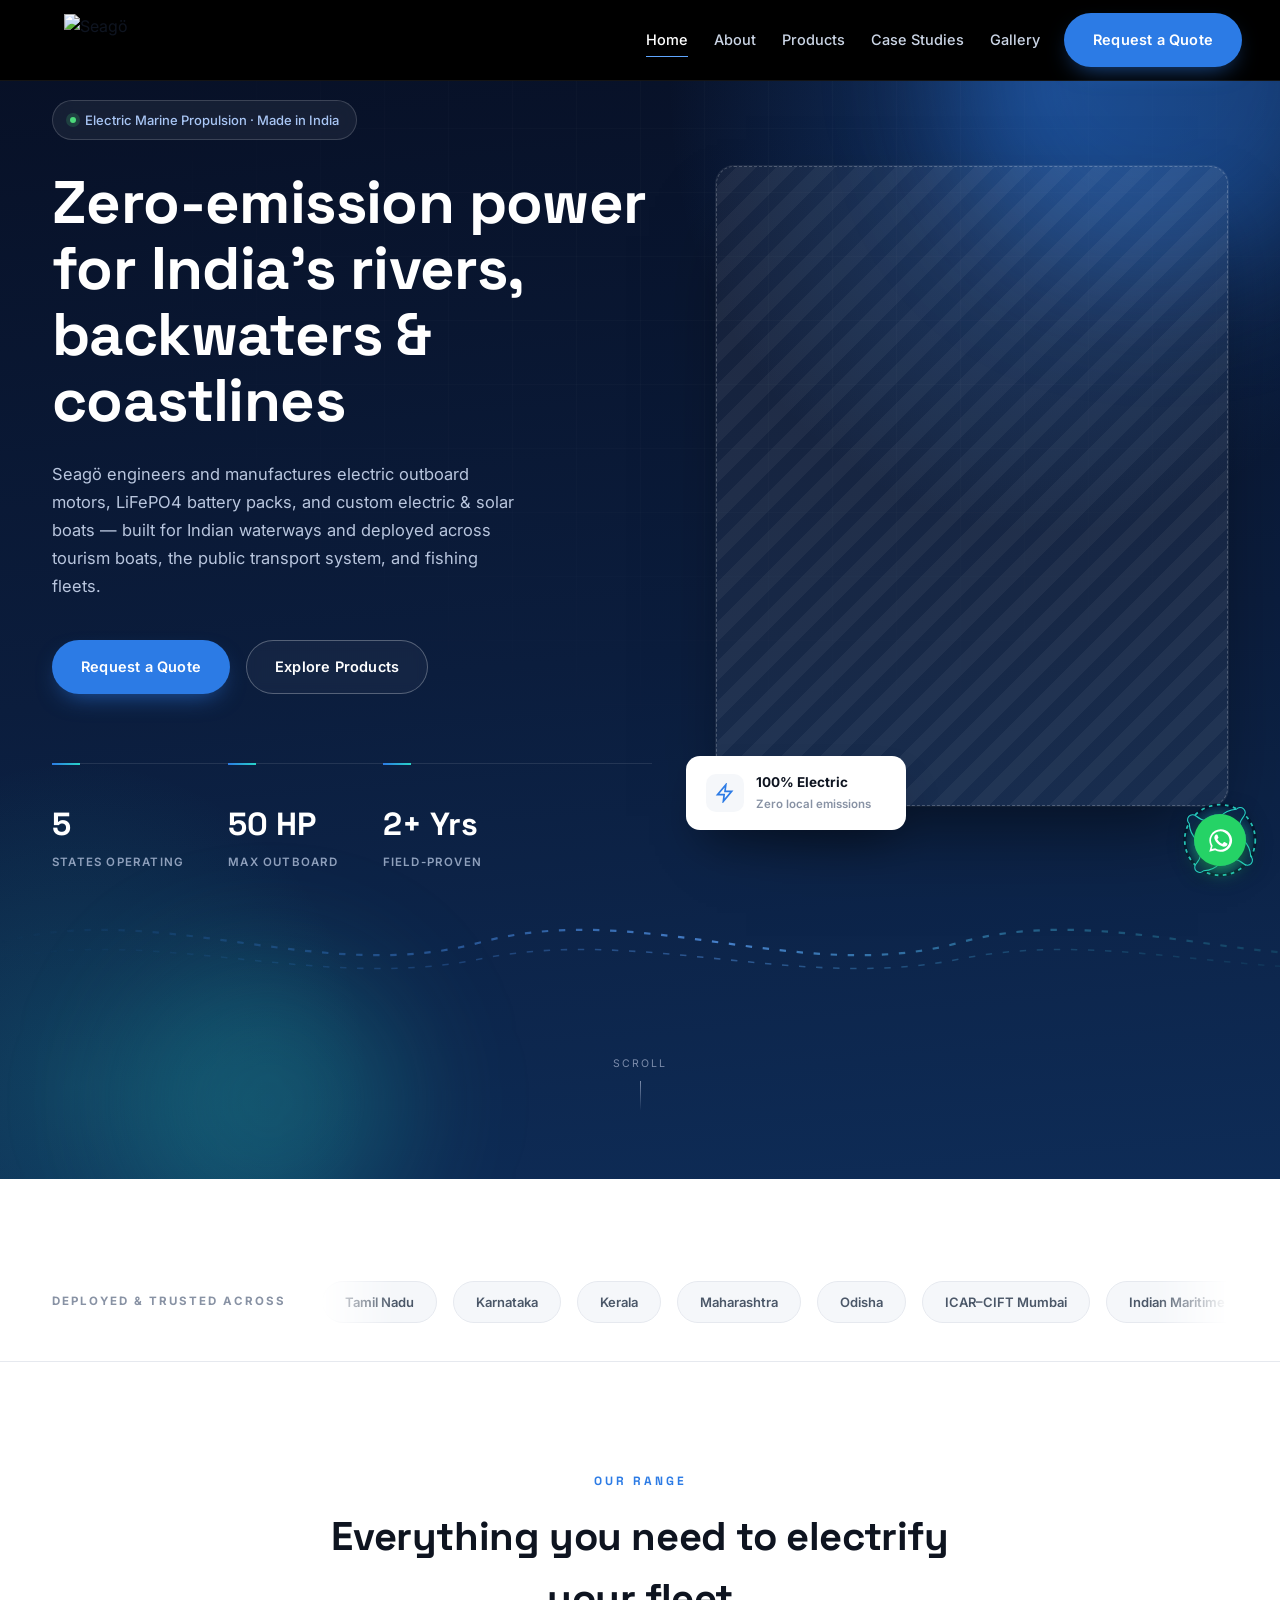
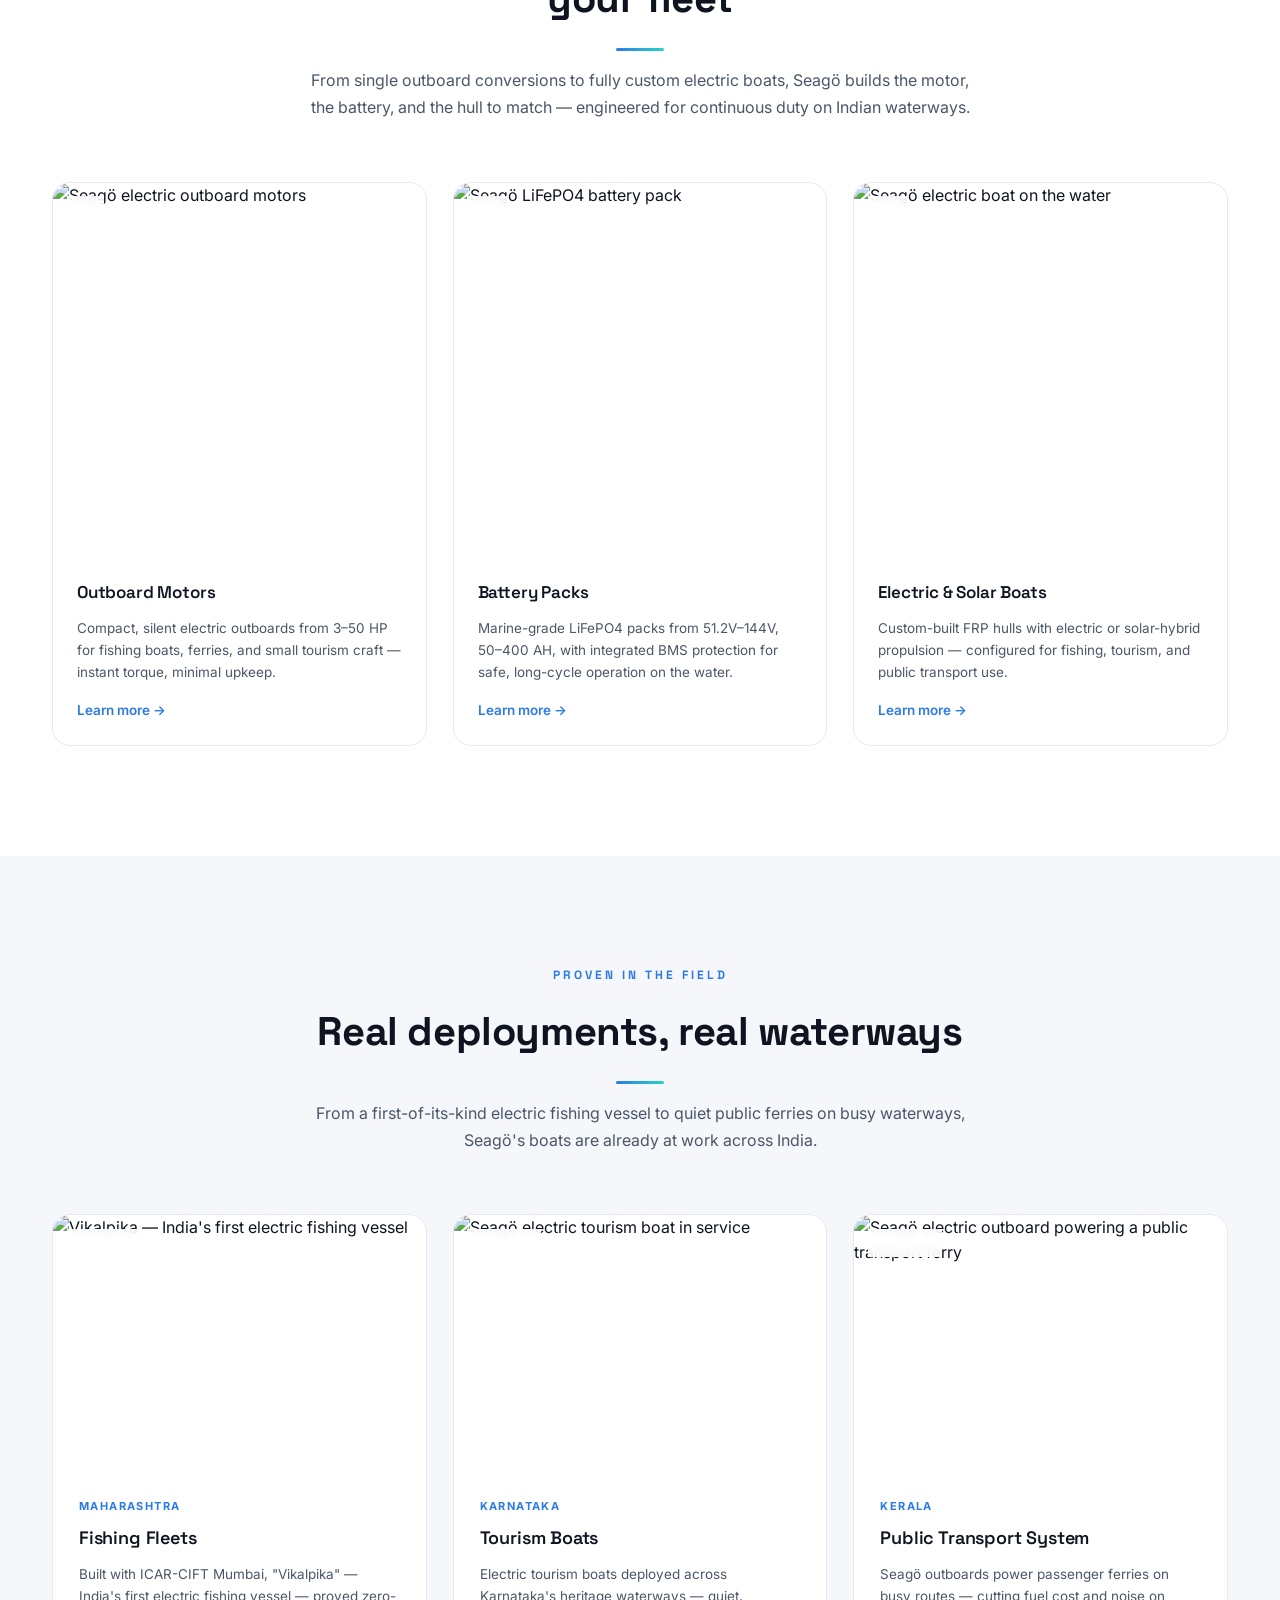
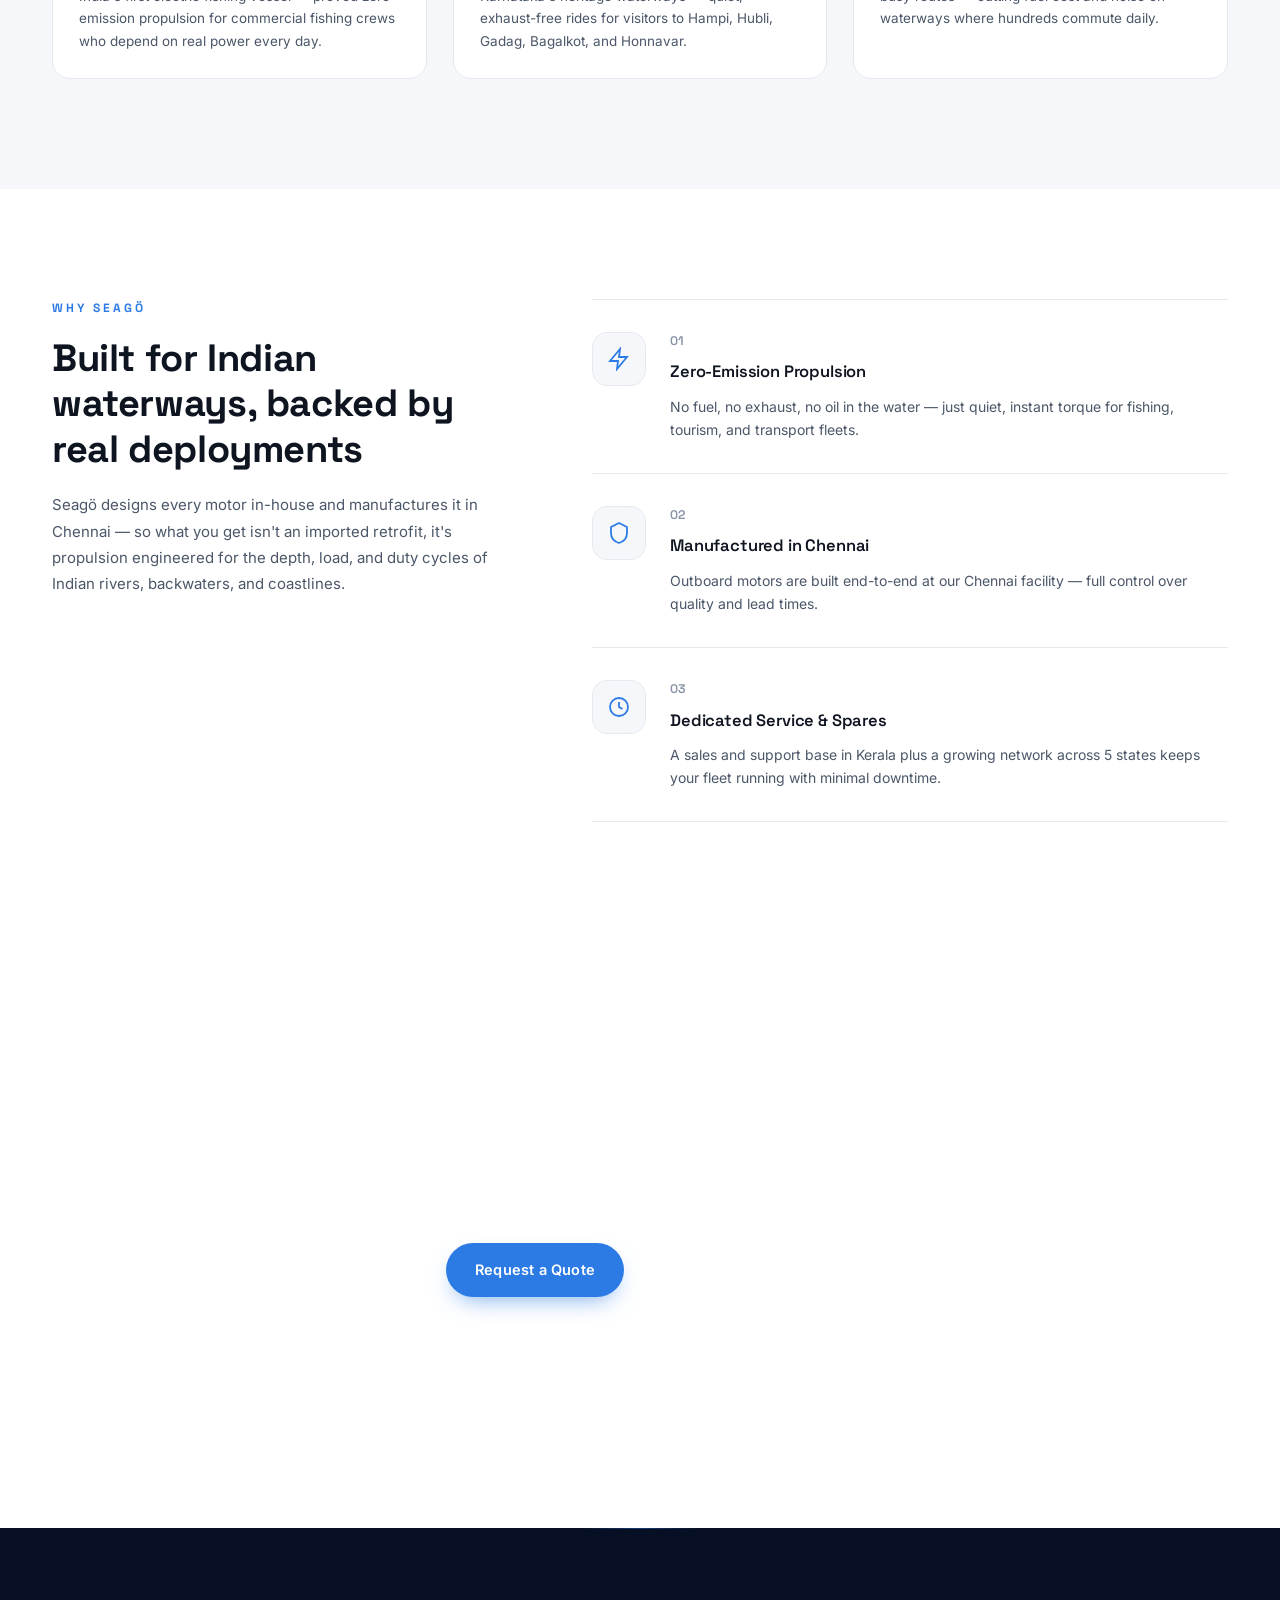
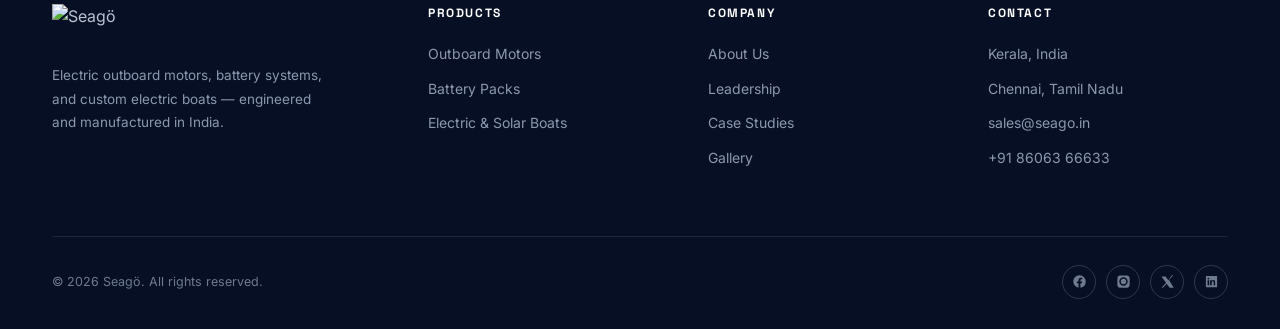
==== commit 359445b4: "feat(ui): design marine engine propeller, ducted stator cowling, and water wake ripples around authe" ====
--- a/index.html
+++ b/index.html
@@ -397,8 +397,30 @@
 
 <!-- ================= WHATSAPP FLOAT ================= -->
 <a class="wa-float" href="https://wa.me/918606366633?text=Hi%20Seag%C3%B6%2C%20I%27d%20like%20to%20know%20more%20about%20your%20electric%20marine%20products." target="_blank" rel="noopener" aria-label="Chat on WhatsApp">
+  <!-- Marine Water Wake Ripples -->
+  <span class="wa-water-wave wa-water-wave-1" aria-hidden="true"></span>
+  <span class="wa-water-wave wa-water-wave-2" aria-hidden="true"></span>
+
+  <!-- Marine Engine Propeller & Motor Cowling Ring -->
+  <span class="wa-engine-ring" aria-hidden="true">
+    <svg viewBox="0 0 84 84" class="wa-engine-svg">
+      <circle cx="42" cy="42" r="39" class="wa-stator-rim" />
+      <circle cx="42" cy="42" r="39" class="wa-stator-dashes" />
+      <g class="wa-prop-blades">
+        <path d="M 67.5 42.0 Q 75.3 48.8 76.0 60.1 A 2 2 0 0 1 68.5 68.5 Q 62.7 63.7 56.6 62.9 Z" />
+        <path d="M 42.0 67.5 Q 35.2 75.3 23.9 76.0 A 2 2 0 0 1 15.5 68.5 Q 20.3 62.7 21.1 56.6 Z" />
+        <path d="M 16.5 42.0 Q 8.7 35.2 8.0 23.9 A 2 2 0 0 1 15.5 15.5 Q 21.3 20.3 27.4 21.1 Z" />
+        <path d="M 42.0 16.5 Q 48.8 8.7 60.1 8.0 A 2 2 0 0 1 68.5 15.5 Q 63.7 21.3 62.9 27.4 Z" />
+      </g>
+    </svg>
+  </span>
+
+  <!-- Original WhatsApp Core (Official #25D366 Green & Official White Icon) -->
+  <span class="wa-core">
+    <svg viewBox="0 0 24 24" class="wa-icon"><path d="M17.5 14.4c-.3-.1-1.7-.9-2-1-.3-.1-.5-.1-.6.1-.2.3-.7 1-.9 1.2-.2.2-.3.2-.6.1-.3-.1-1.3-.5-2.4-1.5-.9-.8-1.5-1.8-1.7-2.1-.2-.3 0-.5.1-.6.1-.1.3-.3.4-.5.1-.1.2-.3.3-.4.1-.2 0-.4 0-.5 0-.1-.6-1.5-.8-2-.2-.5-.4-.5-.6-.5h-.5c-.2 0-.5.1-.7.3-.3.3-1 1-1 2.4s1 2.8 1.1 3c.1.2 2 3.1 4.9 4.3.7.3 1.2.5 1.7.6.7.2 1.3.2 1.8.1.5-.1 1.7-.7 2-1.4.2-.6.2-1.2.2-1.3-.1-.1-.3-.2-.6-.3z"/><path d="M12 2a10 10 0 0 0-8.6 15L2 22l5.2-1.4A10 10 0 1 0 12 2zm0 18.2c-1.6 0-3.1-.4-4.4-1.2l-.3-.2-3.1.8.8-3-.2-.3A8.2 8.2 0 1 1 12 20.2z"/></svg>
+  </span>
+
   <span class="wa-tip">Chat with us</span>
-  <svg viewBox="0 0 24 24"><path d="M17.5 14.4c-.3-.1-1.7-.9-2-1-.3-.1-.5-.1-.6.1-.2.3-.7 1-.9 1.2-.2.2-.3.2-.6.1-.3-.1-1.3-.5-2.4-1.5-.9-.8-1.5-1.8-1.7-2.1-.2-.3 0-.5.1-.6.1-.1.3-.3.4-.5.1-.1.2-.3.3-.4.1-.2 0-.4 0-.5 0-.1-.6-1.5-.8-2-.2-.5-.4-.5-.6-.5h-.5c-.2 0-.5.1-.7.3-.3.3-1 1-1 2.4s1 2.8 1.1 3c.1.2 2 3.1 4.9 4.3.7.3 1.2.5 1.7.6.7.2 1.3.2 1.8.1.5-.1 1.7-.7 2-1.4.2-.6.2-1.2.2-1.3-.1-.1-.3-.2-.6-.3z"/><path d="M12 2a10 10 0 0 0-8.6 15L2 22l5.2-1.4A10 10 0 1 0 12 2zm0 18.2c-1.6 0-3.1-.4-4.4-1.2l-.3-.2-3.1.8.8-3-.2-.3A8.2 8.2 0 1 1 12 20.2z"/></svg>
 </a>
 
 
--- a/css/style.css
+++ b/css/style.css
@@ -0,0 +1,1083 @@
+/* =====================================================================
+   Seagö — Homepage v1
+   Design tokens
+   ===================================================================== */
+:root{
+  --navy:#070F24;
+  --navy-2:#0B1D3D;
+  --navy-3:#0E2C57;
+  --blue:#2C7BE5;
+  --blue-2:#5FA6FF;
+  --cyan:#28D4C8;
+  --ink:#0E1420;
+  --slate:#4B5768;
+  --muted:#8892A4;
+  --line:#E6E9EF;
+  --bg-soft:#F5F7FA;
+  --ph-a:#E9EDF2;
+  --ph-b:#DCE3EA;
+  --radius:18px;
+  --maxw:1240px;
+}
+*{box-sizing:border-box; margin:0; padding:0;}
+html{scroll-behavior:smooth;}
+body{
+  font-family:'Inter',-apple-system,BlinkMacSystemFont,'Segoe UI',sans-serif;
+  color:var(--ink);
+  background:#fff;
+  -webkit-font-smoothing:antialiased;
+  line-height:1.55;
+  overflow-x:hidden;
+}
+h1,h2,h3,h4,.disp{ font-family:'Space Grotesk',sans-serif; letter-spacing:-0.01em; }
+img{max-width:100%; display:block;}
+a{text-decoration:none; color:inherit;}
+.wrap{max-width:var(--maxw); margin:0 auto; padding:0 32px;}
+.eyebrow{ font-size:12px; font-weight:700; letter-spacing:3px; text-transform:uppercase; font-family:'Space Grotesk',sans-serif;}
+
+/* ---------- buttons ---------- */
+.btn{
+  display:inline-flex; align-items:center; gap:9px;
+  padding:15px 28px; border-radius:999px; font-weight:600; font-size:14.5px;
+  letter-spacing:.2px; border:1px solid transparent; cursor:pointer;
+  transition:transform .35s cubic-bezier(.2,.8,.2,1), background .25s, border-color .25s, box-shadow .35s;
+  white-space:nowrap; position:relative;
+}
+.btn-primary{ background:var(--blue); color:#fff; box-shadow:0 10px 24px -10px rgba(44,123,229,.7); }
+.btn-primary:hover{ background:#1f68cc; box-shadow:0 16px 36px -6px rgba(44,123,229,.9); transform:translateY(-1px); }
+.btn-ghost{ background:rgba(255,255,255,.04); color:#fff; border-color:rgba(255,255,255,.28); -webkit-backdrop-filter:blur(6px); backdrop-filter:blur(6px); }
+.btn-ghost:hover{ border-color:#fff; background:rgba(255,255,255,.1); }
+.btn-outline{ background:transparent; color:var(--navy); border-color:var(--line); }
+.btn-outline:hover{ border-color:var(--navy); }
+.btn:disabled{ opacity:.5; cursor:not-allowed; pointer-events:none; }
+.magnetic{ will-change:transform; }
+
+/* ---------- skeleton placeholders (empty headers / copy) ---------- */
+.skel{
+  display:block; border-radius:8px;
+  background:linear-gradient(90deg, var(--ph-a) 25%, var(--ph-b) 42%, var(--ph-a) 58%);
+  background-size:300% 100%;
+  animation:shimmer 2.6s ease-in-out infinite;
+}
+.skel.light{ background:linear-gradient(90deg, rgba(255,255,255,.13) 25%, rgba(255,255,255,.28) 42%, rgba(255,255,255,.13) 58%); background-size:300% 100%; }
+@keyframes shimmer{ 0%{background-position:200% 0;} 100%{background-position:-200% 0;} }
+
+/* ---------- image placeholders ---------- */
+.photo-frame{ display:block; border-style:solid; border-width:0; background:#0B1D3D; }
+.photo-frame img, .photo-frame video{ width:100%; height:100%; object-fit:cover; object-position:center; }
+.photo-frame img.outboard-image{ object-fit:contain; background:#fff; }
+.photo-frame img.battery-image{ object-fit:cover; object-position:center; }
+.photo-frame img.hydrogen-image{ object-fit:cover; object-position:center; }
+.case-gallery{ position:relative; }
+.case-gallery img{ position:absolute; inset:0; opacity:0; transition:opacity .8s ease; }
+.case-gallery img.is-active{ opacity:1; }
+/* fitted single photo: show the whole image, no frame chrome */
+.ph.photo-frame.fit-photo{ background:transparent; border:0; border-radius:0; aspect-ratio:auto; }
+.ph.photo-frame.fit-photo img{ position:static; width:100%; height:auto; object-fit:contain; opacity:1; }
+.product-media:hover .ph.photo-frame.fit-photo{ border-color:transparent; box-shadow:none; }
+.ph{
+  position:relative; border-radius:var(--radius); overflow:hidden;
+  background:repeating-linear-gradient(135deg, var(--ph-a), var(--ph-a) 14px, var(--ph-b) 14px, var(--ph-b) 28px);
+  border:1.5px dashed #C7CFDA;
+  display:flex; align-items:center; justify-content:center;
+  transition:border-color .3s;
+}
+.card:hover .ph, .case-card:hover .ph{ border-color:var(--blue-2); }
+.ph__chip{
+  position:absolute; top:14px; left:14px; background:rgba(255,255,255,.9); -webkit-backdrop-filter:blur(4px); backdrop-filter:blur(4px);
+  border-radius:999px; padding:5px 11px; font-size:10px; font-weight:700; letter-spacing:1px; text-transform:uppercase;
+  color:var(--slate); border:1px solid #fff;
+}
+.ph__inner{
+  display:flex; flex-direction:column; align-items:center; gap:14px;
+  text-align:center; padding:36px 22px; color:#7C8CAB;
+  background:linear-gradient(145deg, rgba(44,123,229,.04), rgba(40,212,200,.04));
+  width:100%; height:100%;
+}
+.ph__inner svg{ width:40px; height:40px; opacity:.5; }
+.ph__inner span{ font-size:11.5px; font-weight:600; letter-spacing:.4px; line-height:1.6; max-width:230px; }
+
+/* a real photo inside .ph fills the frame and drops the placeholder chrome */
+.ph:has(> img){ background:none; border-style:solid; border-color:transparent; }
+.ph > img{ display:block; width:100%; height:100%; object-fit:cover; object-position:center; }
+.founder-portrait .ph > img{ object-position:center 25%; }
+
+/* ---------- scroll progress ---------- */
+.progress{ position:fixed; top:0; left:0; height:3px; width:0%; background:linear-gradient(90deg,var(--blue),var(--cyan)); z-index:80; transition:width .1s linear; }
+
+/* ---------- cursor glow (desktop hero only) ---------- */
+.cursor-glow{
+  position:absolute; width:420px; height:420px; border-radius:50%; pointer-events:none;
+  background:radial-gradient(circle, rgba(95,166,255,.16), transparent 70%);
+  transform:translate(-50%,-50%); left:50%; top:40%; opacity:0; transition:opacity .4s; will-change:transform;
+}
+.hero:hover .cursor-glow{ opacity:1; }
+
+/* ================= NAV ================= */
+header.nav{
+  position:fixed; top:0; left:0; width:100%; z-index:60;
+  background:#000;
+  border-bottom:1px solid rgba(255,255,255,.08); transition:box-shadow .3s;
+}
+header.nav .wrap{
+  max-width:100%;
+  width:100%;
+  padding:0 clamp(20px, 3vw, 48px);
+}
+.nav-row{ display:flex; align-items:center; justify-content:space-between; height:80px; width:100%; }
+.nav-logo{ display:flex; align-items:center; flex-shrink:0; margin-left:clamp(16px, 2vw, 36px); }
+.nav-logo img{ height:52px; width:auto; max-height:100%; object-fit:contain; }
+.nav-links{ display:flex; align-items:center; gap:26px; margin-left:auto; margin-right:24px; }
+.nav-links a{ color:#CBD5E5; font-size:14.5px; font-weight:500; transition:color .2s; position:relative; }
+.nav-links a::after{ content:''; position:absolute; left:0; bottom:-6px; width:0; height:1.5px; background:var(--blue-2); transition:width .25s; }
+.nav-links a:hover{ color:#fff; }
+.nav-links a:hover::after{ width:100%; }
+.nav-cta{ display:flex; align-items:center; gap:14px; flex-shrink:0; }
+.burger{ display:none; width:42px; height:42px; border-radius:10px; border:1px solid rgba(255,255,255,.2); background:rgba(255,255,255,.04); align-items:center; justify-content:center; flex-direction:column; gap:4px; cursor:pointer; }
+.burger span{ width:18px; height:1.6px; background:#fff; display:block; transition:transform .3s, opacity .3s; }
+.burger.open span:nth-child(1){ transform:translateY(5.6px) rotate(45deg); }
+.burger.open span:nth-child(2){ opacity:0; }
+.burger.open span:nth-child(3){ transform:translateY(-5.6px) rotate(-45deg); }
+
+.mobile-menu{
+  position:fixed; inset:80px 0 0 0; background:rgba(7,15,36,.98); -webkit-backdrop-filter:blur(10px); backdrop-filter:blur(10px);
+  z-index:55; display:flex; flex-direction:column; padding:36px 28px; gap:6px;
+  transform:translateY(-12px); opacity:0; pointer-events:none; transition:opacity .28s, transform .28s;
+  overflow-y:auto;
+}
+.mobile-menu.open{ opacity:1; transform:translateY(0); pointer-events:auto; }
+.mobile-menu a{ color:#fff; font-size:21px; font-weight:600; padding:13px 4px; border-bottom:1px solid rgba(255,255,255,.08); font-family:'Space Grotesk',sans-serif; }
+.mobile-menu .btn{ margin-top:22px; align-self:flex-start; }
+.mobile-menu a.active{ color:#5FA6FF; }
+
+/* ================= HERO ================= */
+.hero{
+  position:relative; overflow:hidden;
+  padding:100px 0 70px;
+  background:
+    radial-gradient(48% 60% at 82% 8%, rgba(44,123,229,.34), transparent 62%),
+    radial-gradient(38% 46% at 6% 92%, rgba(40,212,200,.16), transparent 60%),
+    linear-gradient(175deg, var(--navy) 0%, var(--navy-2) 55%, var(--navy-3) 100%);
+}
+.hero::after{ content:''; position:absolute; inset:0; background-image:url('../assets/grain.png'); background-size:180px 180px; mix-blend-mode:overlay; opacity:.5; pointer-events:none; }
+.blob{ position:absolute; border-radius:50%; filter:blur(60px); pointer-events:none; will-change:transform; }
+.blob-1{ width:420px; height:420px; background:rgba(44,123,229,.35); top:-140px; right:-90px; }
+.blob-2{ width:280px; height:280px; background:rgba(40,212,200,.22); bottom:-60px; left:10%; }
+.grid-overlay{
+  position:absolute; inset:0; pointer-events:none; opacity:.35;
+  background-image:
+    linear-gradient(rgba(255,255,255,.05) 1px, transparent 1px),
+    linear-gradient(90deg, rgba(255,255,255,.05) 1px, transparent 1px);
+  background-size:64px 64px;
+  -webkit-mask-image:radial-gradient(70% 60% at 60% 20%, #000 30%, transparent 78%);
+  mask-image:radial-gradient(70% 60% at 60% 20%, #000 30%, transparent 78%);
+}
+.hero-grid{
+  position:relative; display:grid; grid-template-columns:1.08fr .92fr; gap:64px; align-items:center;
+}
+.hero-badge{
+  display:inline-flex; align-items:center; gap:9px;
+  background:rgba(255,255,255,.06); border:1px solid rgba(255,255,255,.16);
+  padding:9px 17px; border-radius:999px; color:#A9C6F5; margin-bottom:30px; font-size:13px; font-weight:500;
+}
+.hero-badge .dot{ width:6px; height:6px; border-radius:50%; background:#4CD97B; box-shadow:0 0 0 4px rgba(76,217,123,.18); }
+.hero-title{ font-family:'Space Grotesk',sans-serif; font-weight:700; font-size:clamp(38px,5.6vw,60px); line-height:1.1; color:#fff; letter-spacing:-0.01em; max-width:640px; }
+.hero-sub{ margin-top:26px; margin-bottom:40px; max-width:470px; }
+.hero-sub p{ color:#B9C6DE; font-size:16.5px; line-height:1.7; }
+.hero-actions{ display:flex; gap:16px; flex-wrap:wrap; }
+.hero-stats{ display:flex; gap:44px; margin-top:68px; flex-wrap:wrap; }
+.hero-stat b{ display:block; font-size:32px; font-weight:700; color:#fff; font-family:'Space Grotesk',sans-serif; }
+.hero-stat span{ display:block; font-size:11.5px; color:#8FA0BC; font-weight:600; letter-spacing:1.2px; text-transform:uppercase; margin-top:5px; }
+/* ---------- coming soon (stub pages) ---------- */
+.soon{ min-height:calc(100vh - 80px); display:flex; align-items:center; padding:80px 0; }
+.soon-wrap{ position:relative; text-align:center; max-width:640px; margin:0 auto; }
+.soon-icon{ width:60px; height:60px; border-radius:18px; background:rgba(255,255,255,.06); border:1px solid rgba(255,255,255,.16); display:flex; align-items:center; justify-content:center; margin:0 auto 30px; }
+.soon-icon svg{ width:26px; height:26px; color:#5FA6FF; }
+.soon-title{ font-family:'Space Grotesk',sans-serif; font-size:clamp(38px,6vw,60px); color:#fff; font-weight:700; margin:8px 0 20px; letter-spacing:-0.01em; }
+.soon-text{ color:#AEBBD1; font-size:16px; line-height:1.75; max-width:480px; margin:0 auto 40px; }
+.soon .hero-actions{ justify-content:center; }
+.soon .hero-badge{ margin-bottom:26px; }
+
+.hero-visual{ position:relative; }
+.hero-visual .photo-frame{ height:100%; }
+.hero-visual .ph{ aspect-ratio:4/5; background:repeating-linear-gradient(135deg, rgba(255,255,255,.05), rgba(255,255,255,.05) 14px, rgba(255,255,255,.09) 14px, rgba(255,255,255,.09) 28px); border-color:rgba(255,255,255,.22); box-shadow:0 40px 80px -30px rgba(0,0,0,.6); }
+.hero-visual .ph__inner{ color:#C3CEE0; }
+.hero-visual .float-card{
+  position:absolute; left:-30px; bottom:-24px; background:#fff; border-radius:14px;
+  padding:16px 20px; box-shadow:0 24px 46px -14px rgba(0,0,0,.4); display:flex; align-items:center; gap:12px;
+  width:220px;
+}
+.hero-visual .float-card .ic{ width:38px; height:38px; border-radius:10px; background:var(--bg-soft); display:flex; align-items:center; justify-content:center; flex:none; }
+.hero-visual .float-card .ic svg{ width:20px; height:20px; color:var(--blue); }
+.float-card .ft-title{ display:block; font-size:13.5px; font-weight:700; color:var(--ink); margin-bottom:3px; }
+.float-card .ft-sub{ display:block; font-size:11.5px; color:var(--muted); font-weight:600; }
+.scroll-cue{ position:relative; margin:64px auto 0; display:flex; flex-direction:column; align-items:center; gap:8px; color:#7C8CAB; font-size:10.5px; letter-spacing:2px; text-transform:uppercase; }
+.scroll-cue .line{ width:1px; height:30px; background:linear-gradient(#7C8CAB, transparent); animation:cueMove 1.8s ease-in-out infinite; }
+@keyframes cueMove{ 0%{ transform:scaleY(0); transform-origin:top; } 50%{ transform:scaleY(1); transform-origin:top; } 51%{ transform-origin:bottom; } 100%{ transform:scaleY(0); transform-origin:bottom; } }
+
+/* ---------- animated wave motif (marine identity) ---------- */
+.wave-wrap{ position:relative; height:110px; margin-top:10px; }
+.wave-wrap svg{ position:absolute; inset:0; width:100%; height:100%; }
+.wave-path{ stroke:url(#waveGrad); stroke-width:2; fill:none; stroke-dasharray:6 10; animation:waveFlow 5s linear infinite; opacity:.7; }
+.wave-path.p2{ stroke-width:1.4; opacity:.4; animation-duration:7s; animation-direction:reverse; }
+@keyframes waveFlow{ to{ stroke-dashoffset:-160; } }
+
+.angle-div{ position:relative; height:64px; background:#fff; margin-top:-2px; }
+.angle-div svg{ position:absolute; bottom:0; left:0; width:100%; height:100%; }
+
+/* ================= TRUST MARQUEE ================= */
+.trust{ padding:38px 0; border-bottom:1px solid var(--line); overflow:hidden; }
+.trust-row{ display:flex; align-items:center; gap:36px; }
+.trust-label{ font-size:11.5px; font-weight:700; letter-spacing:2px; color:var(--muted); text-transform:uppercase; white-space:nowrap; flex:none; }
+.marquee{ overflow:hidden; flex:1; -webkit-mask-image:linear-gradient(90deg, transparent, #000 8%, #000 92%, transparent); mask-image:linear-gradient(90deg, transparent, #000 8%, #000 92%, transparent); }
+.marquee-track{ display:flex; gap:16px; width:max-content; animation:scrollX 22s linear infinite; }
+.marquee:hover .marquee-track{ animation-play-state:paused; }
+@keyframes scrollX{ from{ transform:translateX(0);} to{ transform:translateX(-50%);} }
+.trust-chip{
+  flex:none; padding:10px 22px; border-radius:999px; background:var(--bg-soft); border:1px solid var(--line);
+  font-size:13px; font-weight:600; color:var(--slate); white-space:nowrap;
+  transition:background .25s, border-color .25s, color .25s;
+}
+.trust-chip:hover{ background:#EAF2FF; border-color:var(--blue-2); color:var(--blue); }
+
+/* ================= SECTION ================= */
+.section{ padding:110px 0; position:relative; }
+.section-cta{ padding-top:0; }
+.eyebrow-light{ color:#9FC1F5; }
+.section.soft{ background:var(--bg-soft); }
+.section-head{ max-width:660px; margin:0 auto 60px; text-align:center; }
+.section-head .eyebrow{ color:var(--blue); display:block; margin-bottom:16px; }
+.section-head h2{ font-family:'Space Grotesk',sans-serif; font-size:clamp(28px,3.6vw,40px); font-weight:700; letter-spacing:-0.01em; margin-bottom:16px; }
+.section-head p{ font-size:16px; color:var(--slate); line-height:1.7; }
+
+/* ================= PRODUCT GRID (with 3D tilt) ================= */
+.grid-4{ display:grid; grid-template-columns:repeat(4,1fr); gap:26px; }
+.grid-4 > .tilt{ height:100%; }
+.tilt{ perspective:900px; }
+.card{
+  height:100%; display:flex; flex-direction:column;
+  background:#fff; border:1px solid var(--line); border-radius:var(--radius);
+  overflow:hidden; transition:transform .4s cubic-bezier(.2,.8,.2,1), box-shadow .4s, border-color .3s;
+  transform-style:preserve-3d;
+}
+.card:hover{ box-shadow:0 28px 50px -22px rgba(44,123,229,.18), 0 8px 20px -8px rgba(10,25,50,.1); border-color:rgba(44,123,229,.2); }
+.card .ph{ aspect-ratio:1/1; border-radius:0; border-width:0 0 1px 0; }
+.card-body{ flex:1; display:flex; flex-direction:column; padding:24px; }
+.card-body h3{ font-size:17px; font-weight:600; margin-bottom:11px; }
+.card-body p{ font-size:13.5px; color:var(--slate); line-height:1.65; }
+.card-link{ margin-top:auto; padding-top:17px; display:inline-flex; align-items:center; gap:6px; font-size:13.5px; font-weight:600; color:var(--blue); transition:gap .25s, color .2s; }
+.card-link:hover{ gap:12px; color:#1f68cc; }
+
+/* ================= CASE STUDIES ================= */
+.grid-3{ display:grid; grid-template-columns:repeat(3,1fr); gap:26px; }
+.grid-3 > .tilt{ height:100%; }
+.case-card{ height:100%; display:flex; flex-direction:column; border-radius:var(--radius); overflow:hidden; border:1px solid var(--line); background:#fff; transition:transform .4s cubic-bezier(.2,.8,.2,1), box-shadow .4s, border-color .3s; transform-style:preserve-3d; }
+.case-card:hover{ box-shadow:0 28px 50px -22px rgba(44,123,229,.16), 0 8px 20px -8px rgba(10,25,50,.08); border-color:rgba(44,123,229,.2); }
+.case-card .ph{ aspect-ratio:16/11; border-radius:0; border-width:0 0 1px 0; }
+.case-body{ flex:1; padding:26px; }
+.case-tag{ font-size:11px; font-weight:700; letter-spacing:1.4px; text-transform:uppercase; color:var(--blue); margin-bottom:11px; display:block;}
+.case-body h3{ font-size:18px; font-weight:600; margin-bottom:13px; line-height:1.35; }
+.case-body p{ font-size:13.5px; color:var(--slate); line-height:1.65; }
+
+/* ================= WHY (editorial split) ================= */
+.why-grid{ display:grid; grid-template-columns:.85fr 1.15fr; gap:70px; align-items:start; }
+.why-left{ position:sticky; top:110px; }
+.why-left .eyebrow{ color:var(--blue); display:block; margin-bottom:18px; }
+.why-title{ font-family:'Space Grotesk',sans-serif; font-size:clamp(28px,3.2vw,38px); font-weight:700; letter-spacing:-0.01em; line-height:1.2; margin-bottom:20px; }
+.why-left p{ font-size:15px; color:var(--slate); line-height:1.75; }
+.feat-list{ display:flex; flex-direction:column; }
+.feat-row{ display:flex; gap:24px; padding:32px 0; border-top:1px solid var(--line); transition:padding-left .3s; }
+.feat-row:hover{ padding-left:8px; }
+.feat-row:last-child{ border-bottom:1px solid var(--line); }
+.feat-row .ic{ width:54px; height:54px; border-radius:15px; background:var(--bg-soft); border:1px solid var(--line); display:flex; align-items:center; justify-content:center; flex:none; transition:background .3s, border-color .3s; }
+.feat-row:hover .ic{ background:#EAF2FF; border-color:var(--blue-2); }
+.feat-row .ic svg{ width:24px; height:24px; color:var(--blue); }
+.feat-row .ft-body{ flex:1; }
+.feat-row h4{ font-size:16.5px; font-weight:600; margin-bottom:10px; }
+.feat-row p{ font-size:14px; color:var(--slate); line-height:1.65; }
+.feat-row .idx{ font-family:'Space Grotesk',sans-serif; font-size:12.5px; color:var(--muted); font-weight:600; margin-bottom:8px; display:block; }
+
+/* ================= CTA BANNER ================= */
+.cta{
+  background:
+    radial-gradient(55% 90% at 50% 0%, rgba(44,123,229,.4), transparent 65%),
+    linear-gradient(120deg, var(--navy) 0%, var(--navy-3) 100%);
+  border-radius:32px; padding:80px 60px; text-align:center; position:relative; overflow:hidden;
+}
+.cta::after{ content:''; position:absolute; inset:0; background-image:url('../assets/grain.png'); background-size:180px 180px; mix-blend-mode:overlay; opacity:.5; pointer-events:none; }
+.cta-inner{ position:relative; }
+.cta-title{ font-family:'Space Grotesk',sans-serif; font-size:clamp(28px,3.8vw,42px); font-weight:700; color:#fff; letter-spacing:-0.01em; max-width:620px; margin:0 auto; }
+.cta-text{ color:#C3CEE0; font-size:16px; line-height:1.7; max-width:460px; margin:22px auto 36px; }
+.cta-actions{ display:flex; justify-content:center; gap:16px; flex-wrap:wrap; }
+
+/* ================= FOOTER ================= */
+footer{ background:var(--navy); color:#B9C3D4; padding:76px 0 30px; margin-top:40px; }
+.footer-grid{ display:grid; grid-template-columns:1.4fr 1fr 1fr 1fr; gap:40px; padding-bottom:54px; border-bottom:1px solid rgba(255,255,255,.1); }
+.footer-logo img{ height:40px; margin-bottom:20px; }
+.footer-grid p{ font-size:13.5px; line-height:1.75; max-width:280px; color:#8B98AE; }
+.footer-col h5{ font-size:12px; letter-spacing:1.6px; text-transform:uppercase; color:#fff; margin-bottom:20px; font-weight:700; font-family:'Space Grotesk',sans-serif; }
+.footer-col a{ display:block; font-size:14px; color:#8B98AE; margin-bottom:13px; transition:color .2s; }
+.footer-col a:hover{ color:#fff; }
+.footer-bottom{ display:flex; justify-content:space-between; align-items:center; padding-top:28px; font-size:12.5px; color:#6E7A8D; flex-wrap:wrap; gap:12px; }
+.footer-social{ display:flex; gap:10px; }
+.footer-social a{ width:34px; height:34px; border-radius:50%; border:1px solid rgba(255,255,255,.16); display:flex; align-items:center; justify-content:center; transition:border-color .2s, background .2s; }
+.footer-social a:hover{ border-color:#fff; background:rgba(255,255,255,.06); }
+.footer-social svg{ width:15px; height:15px; }
+
+/* ================= WHATSAPP FLOAT — MARINE ENGINE, WATER & MOTOR THEME ================= */
+.wa-float {
+  position: fixed;
+  right: 22px;
+  bottom: 22px;
+  width: 76px;
+  height: 76px;
+  display: flex;
+  align-items: center;
+  justify-content: center;
+  z-index: 90;
+  text-decoration: none;
+  background: transparent;
+  cursor: pointer;
+  transition: transform 0.3s cubic-bezier(0.2, 0.8, 0.2, 1);
+}
+
+.wa-float:hover {
+  transform: scale(1.08);
+}
+
+/* Concentric Marine Water Waves & Wake Cavitation */
+.wa-water-wave {
+  position: absolute;
+  top: 50%;
+  left: 50%;
+  transform: translate(-50%, -50%);
+  width: 52px;
+  height: 52px;
+  border-radius: 50%;
+  border: 1.5px solid rgba(40, 212, 200, 0.65);
+  pointer-events: none;
+  animation: waWaterWake 3s cubic-bezier(0.1, 0.6, 0.3, 1) infinite;
+  box-shadow: 0 0 14px rgba(40, 212, 200, 0.35);
+}
+
+.wa-water-wave-2 {
+  animation-delay: 1.5s;
+  border-color: rgba(44, 123, 229, 0.5);
+  box-shadow: 0 0 14px rgba(44, 123, 229, 0.25);
+}
+
+@keyframes waWaterWake {
+  0% {
+    width: 50px;
+    height: 50px;
+    opacity: 0.95;
+    border-width: 2.5px;
+  }
+  50% {
+    opacity: 0.45;
+  }
+  100% {
+    width: 108px;
+    height: 108px;
+    opacity: 0;
+    border-width: 1px;
+  }
+}
+
+/* Rotating Marine Engine Propeller & Motor Cowling Ring */
+.wa-engine-ring {
+  position: absolute;
+  inset: 0;
+  display: flex;
+  align-items: center;
+  justify-content: center;
+  pointer-events: none;
+  animation: waEnginePropSpin 10s linear infinite;
+  filter: drop-shadow(0 3px 8px rgba(7, 15, 36, 0.4));
+}
+
+.wa-float:hover .wa-engine-ring {
+  animation-duration: 3.5s;
+}
+
+@keyframes waEnginePropSpin {
+  0% { transform: rotate(0deg); }
+  100% { transform: rotate(360deg); }
+}
+
+.wa-engine-svg {
+  width: 100%;
+  height: 100%;
+  display: block;
+}
+
+.wa-stator-rim {
+  fill: none;
+  stroke: #07152D;
+  stroke-width: 3.5;
+  stroke-opacity: 0.95;
+}
+
+.wa-stator-dashes {
+  fill: none;
+  stroke: #28D4C8;
+  stroke-width: 2;
+  stroke-dasharray: 4 5;
+  stroke-opacity: 0.9;
+}
+
+.wa-prop-blades path {
+  fill: #0B2447;
+  stroke: #28D4C8;
+  stroke-width: 1.2;
+  stroke-linejoin: round;
+  transition: fill 0.3s ease, stroke 0.3s ease;
+}
+
+.wa-float:hover .wa-prop-blades path {
+  fill: #0E356A;
+  stroke: #5FA6FF;
+}
+
+/* Original WhatsApp Core Button (Official #25D366 Green & Official White Logo) */
+.wa-core {
+  position: relative;
+  width: 52px;
+  height: 52px;
+  border-radius: 50%;
+  background: #25D366;
+  display: flex;
+  align-items: center;
+  justify-content: center;
+  box-shadow: 0 8px 20px -4px rgba(37, 211, 102, 0.7), 0 2px 6px rgba(0, 0, 0, 0.25);
+  z-index: 2;
+  transition: box-shadow 0.3s ease, background 0.3s ease;
+}
+
+.wa-float:hover .wa-core {
+  background: #20BA56;
+  box-shadow: 0 10px 28px -2px rgba(37, 211, 102, 0.9), 0 0 16px rgba(40, 212, 200, 0.6);
+}
+
+.wa-core .wa-icon {
+  width: 27px;
+  height: 27px;
+  fill: #FFFFFF;
+  display: block;
+}
+
+/* Tooltip */
+.wa-tip {
+  position: absolute;
+  right: 84px;
+  top: 50%;
+  transform: translateY(-50%) translateX(6px);
+  background: #0B1D3D;
+  color: #FFFFFF;
+  border: 1px solid rgba(40, 212, 200, 0.35);
+  font-size: 12.5px;
+  font-weight: 600;
+  padding: 8px 14px;
+  border-radius: 8px;
+  white-space: nowrap;
+  opacity: 0;
+  pointer-events: none;
+  transition: opacity .2s, transform .2s;
+  box-shadow: 0 4px 14px rgba(0, 0, 0, 0.25);
+}
+
+.wa-float:hover .wa-tip {
+  opacity: 1;
+  transform: translateY(-50%) translateX(0);
+}
+
+/* ================= PAGE HEADER (mini hero for interior pages) ================= */
+.page-hero{ padding:150px 0 90px; }
+.page-title{ font-family:'Space Grotesk',sans-serif; font-size:clamp(36px,5vw,54px); font-weight:700; color:#fff; letter-spacing:-0.01em; max-width:640px; margin-bottom:18px; }
+.page-sub{ color:#AEBBD1; font-size:16.5px; line-height:1.7; max-width:520px; }
+
+/* ================= PRODUCT DETAIL (alternating rows) ================= */
+.product-block{ overflow:hidden; }
+.product-row{ display:grid; grid-template-columns:1fr 1fr; gap:70px; align-items:center; }
+.product-block.reverse .product-row{ direction:rtl; }
+.product-block.reverse .product-row > *{ direction:ltr; }
+.product-media .ph{ aspect-ratio:4/5; }
+#hydrogen .product-media .ph,
+.product-media:has(.hydrogen-image) .ph,
+.ph:has(.hydrogen-image){ aspect-ratio:1372/908; }
+/* outboard: let the frame grow to the spec column's height so image and info sit level */
+@media (min-width:981px){
+  .product-media:has(.outboard-image){ align-self:stretch; }
+  .product-media:has(.outboard-image) .ph{ aspect-ratio:auto; height:100%; }
+}
+#boats .product-media .ph,
+.product-media:has(.boat-image) .ph,
+.ph:has(.boat-image){ aspect-ratio:16/10; }
+
+/* ---------- boat gallery thumbnails ---------- */
+.boat-thumbs{
+  display:flex;
+  gap:10px;
+  margin-top:14px;
+  overflow-x:auto;
+  padding:4px 2px;
+}
+.boat-thumb{
+  width:76px;
+  height:50px;
+  border-radius:8px;
+  overflow:hidden;
+  border:2px solid var(--line);
+  cursor:pointer;
+  flex:none;
+  transition:border-color .2s, transform .2s, box-shadow .2s;
+  background:#0B1D3D;
+  padding:0;
+}
+.boat-thumb img{
+  width:100%;
+  height:100%;
+  object-fit:cover;
+  display:block;
+}
+.boat-thumb:hover{
+  border-color:var(--blue-2);
+  transform:translateY(-2px);
+}
+.boat-thumb.is-active{
+  border-color:var(--blue);
+  box-shadow:0 4px 14px rgba(44,123,229,.45);
+}
+.product-copy .case-tag{ margin-bottom:14px; }
+.product-copy h2{ font-family:'Space Grotesk',sans-serif; font-size:clamp(28px,3.4vw,38px); font-weight:700; letter-spacing:-0.01em; margin-bottom:18px; }
+.product-copy > p{ color:var(--slate); font-size:15.5px; line-height:1.8; margin-bottom:30px; max-width:520px; }
+.spec-grid{ display:grid; grid-template-columns:1fr 1fr; gap:18px 28px; margin-bottom:34px; max-width:560px; }
+.spec-item{ padding-top:14px; border-top:1px solid var(--line); }
+.spec-item span{ display:block; font-size:11.5px; font-weight:700; letter-spacing:1px; text-transform:uppercase; color:var(--muted); margin-bottom:6px; }
+.spec-item b{ font-size:14.5px; font-weight:600; color:var(--ink); }
+.mini-stats{ display:flex; gap:36px; margin:28px 0 34px; flex-wrap:wrap; }
+.mini-stat b{ display:block; font-size:23px; font-weight:700; font-family:'Space Grotesk',sans-serif; color:var(--ink); }
+.mini-stat span{ display:block; font-size:11px; font-weight:600; letter-spacing:.7px; text-transform:uppercase; color:var(--muted); margin-top:5px; }
+
+/* ---------- outboard model line + HP buttons + actions ---------- */
+.model-line{
+  display:flex; align-items:baseline; gap:12px; flex-wrap:wrap;
+  margin-bottom:12px; padding-bottom:12px; border-bottom:1px solid var(--line);
+  max-width:560px;
+}
+.model-line__label{ font-size:12.5px; font-weight:700; letter-spacing:1px; text-transform:uppercase; color:var(--muted); }
+.model-line__value{ font-family:'Space Grotesk',sans-serif; font-size:23px; font-weight:700; color:var(--ink); letter-spacing:-.2px; }
+
+.hp-picker{ display:flex; align-items:center; flex-wrap:wrap; gap:8px; margin-bottom:26px; max-width:560px; }
+.hp-btn{
+  min-width:46px; padding:10px 12px; border-radius:10px; border:1.5px solid var(--line);
+  background:#fff; color:var(--ink);
+  font-family:'Space Grotesk',sans-serif; font-size:15px; font-weight:600; line-height:1;
+  cursor:pointer; transition:border-color .18s, background .18s, color .18s, transform .18s, box-shadow .18s;
+}
+.hp-btn:hover{ border-color:var(--blue); color:var(--blue); transform:translateY(-2px); }
+.hp-btn:focus-visible{ outline:none; border-color:var(--blue); box-shadow:0 0 0 4px rgba(44,123,229,.12); }
+.hp-btn.is-active{
+  background:var(--blue); border-color:var(--blue); color:#fff;
+  box-shadow:0 8px 20px -10px rgba(44,123,229,.7);
+}
+.hp-picker__unit{ font-size:12.5px; font-weight:700; letter-spacing:1px; text-transform:uppercase; color:var(--muted); margin-left:2px; }
+
+.product-actions{ display:flex; gap:14px; flex-wrap:wrap; }
+
+/* ---------- Gallery page: video grid + note card ---------- */
+.trial-grid{ display:grid; grid-template-columns:repeat(3,1fr); gap:26px; }
+.trial-card{
+  display:flex; flex-direction:column; height:100%; overflow:hidden;
+  border:1px solid var(--line); border-radius:16px; background:#fff;
+  transition:transform .25s, box-shadow .25s, border-color .25s;
+}
+.trial-card:hover{ transform:translateY(-4px); box-shadow:0 18px 40px -22px rgba(11,29,61,.32); border-color:transparent; }
+.trial-media{ position:relative; aspect-ratio:16/10; background:#0B1D3D; }
+.trial-media video{ width:100%; height:100%; object-fit:cover; display:block; }
+.trial-badge{
+  position:absolute; top:12px; left:12px; z-index:2;
+  padding:5px 11px; border-radius:100px;
+  background:rgba(11,29,61,.82); color:#fff; backdrop-filter:blur(6px);
+  font-size:11.5px; font-weight:700; letter-spacing:.6px;
+  font-family:'Space Grotesk',sans-serif; pointer-events:none;
+}
+.trial-body{ padding:20px 22px 24px; display:flex; flex-direction:column; gap:8px; flex:1; }
+.trial-body h3{ font-size:18px; font-weight:700; font-family:'Space Grotesk',sans-serif; color:var(--ink); }
+.trial-body p{ font-size:14.5px; line-height:1.65; color:var(--muted); }
+.trial-spec{
+  font-size:12px !important; font-weight:600; letter-spacing:.3px;
+  color:var(--blue) !important; font-family:'Space Grotesk',sans-serif;
+  padding-bottom:9px; margin-bottom:3px; border-bottom:1px solid var(--line);
+}
+.trial-file{
+  font-size:12.5px !important; font-family:ui-monospace,'SF Mono',Menlo,Consolas,monospace;
+  color:var(--slate) !important; word-break:break-all;
+}
+.trial-body p{ flex:0 0 auto; }
+.trial-body .trial-link{ margin-top:auto; padding-top:6px; }
+.trial-link{
+  align-self:flex-start; font-size:13px; font-weight:700;
+  color:var(--blue); display:inline-flex; align-items:center; gap:6px;
+  transition:gap .2s;
+}
+.trial-link:hover{ gap:11px; }
+
+/* ---------- Gallery page: featured video, portrait reels, photo gallery ---------- */
+.featured-video{ position:relative; border:1px solid var(--line); border-radius:var(--radius); overflow:hidden; background:#000; }
+.featured-video video{ display:block; width:100%; aspect-ratio:16/9; object-fit:cover; background:#000; }
+.featured-cap{
+  display:flex; align-items:center; justify-content:space-between; gap:16px; flex-wrap:wrap;
+  padding:16px 22px; background:#fff; border-top:1px solid var(--line);
+}
+.featured-cap h3{ font-family:'Space Grotesk',sans-serif; font-size:17px; font-weight:700; color:var(--ink); }
+.featured-cap p{ font-size:13.5px; color:var(--muted); }
+
+.reel-grid{ display:grid; grid-template-columns:repeat(5,1fr); gap:18px; }
+.reel-grid .trial-media{ aspect-ratio:9/16; }
+.reel-grid .trial-body{ padding:16px 16px 18px; gap:6px; }
+.reel-grid .trial-body h3{ font-size:15.5px; }
+.reel-grid .trial-body p{ font-size:13px; }
+.reel-grid .trial-card video{ background:#0B1D3D; }
+.reel-grid.cols-4{ grid-template-columns:repeat(4,1fr); }
+@media (max-width:720px){ .reel-grid.cols-4{ grid-template-columns:repeat(2,1fr); gap:14px; } }
+
+.gallery-grid{ display:grid; grid-template-columns:repeat(5,1fr); gap:18px; }
+.wrap-wide{ max-width:1400px; }
+.gallery-item{
+  position:relative; margin:0; overflow:hidden; border-radius:16px;
+  border:1px solid var(--line); background:#0B1D3D; aspect-ratio:4/3;
+  transition:transform .3s, box-shadow .3s, border-color .3s;
+}
+.gallery-item:hover{ transform:translateY(-4px); box-shadow:0 18px 40px -22px rgba(11,29,61,.32); border-color:transparent; }
+.gallery-item img{ display:block; width:100%; height:100%; object-fit:cover; transition:transform .7s cubic-bezier(.2,.8,.2,1); }
+.gallery-item:hover img{ transform:scale(1.06); }
+.gallery-item figcaption{
+  position:absolute; left:12px; bottom:12px; z-index:2;
+  padding:5px 11px; border-radius:999px; font-size:10.5px; font-weight:700;
+  letter-spacing:.6px; text-transform:uppercase; font-family:'Space Grotesk',sans-serif;
+  background:rgba(255,255,255,.92); color:var(--slate); border:1px solid #fff;
+  -webkit-backdrop-filter:blur(4px); backdrop-filter:blur(4px);
+}
+
+/* ---------- PDF modal viewer ---------- */
+.pdf-modal{ position:fixed; inset:0; z-index:200; display:none; align-items:center; justify-content:center; padding:24px; }
+.pdf-modal.open{ display:flex; }
+.pdf-modal__backdrop{ position:absolute; inset:0; background:rgba(7,15,36,.72); -webkit-backdrop-filter:blur(4px); backdrop-filter:blur(4px); }
+.pdf-modal__box{
+  position:relative; width:min(960px,100%); height:min(84vh,760px); background:#fff;
+  border-radius:var(--radius); overflow:hidden; display:flex; flex-direction:column;
+  box-shadow:0 40px 90px -20px rgba(0,0,0,.5);
+}
+.pdf-modal__head{
+  display:flex; align-items:center; justify-content:space-between; gap:16px;
+  padding:16px 22px; border-bottom:1px solid var(--line);
+  font-family:'Space Grotesk',sans-serif; font-weight:700; font-size:16px;
+}
+.pdf-modal__close{
+  width:36px; height:36px; border-radius:50%; border:1px solid var(--line); background:#fff;
+  font-size:20px; line-height:1; cursor:pointer; color:var(--slate); flex:none;
+  transition:border-color .2s, color .2s;
+}
+.pdf-modal__close:hover{ border-color:var(--navy); color:var(--navy); }
+.pdf-modal__frame{ flex:1; width:100%; border:0; background:var(--bg-soft); }
+.pdf-modal__foot{ display:flex; gap:12px; justify-content:flex-end; flex-wrap:wrap; padding:16px 22px; border-top:1px solid var(--line); }
+.pdf-modal__foot .btn{ padding:12px 22px; font-size:13.5px; }
+@media (max-width:640px){
+  .pdf-modal{ padding:12px; }
+  .pdf-modal__box{ height:88vh; }
+  .pdf-modal__foot{ justify-content:stretch; }
+  .pdf-modal__foot .btn{ flex:1; justify-content:center; }
+}
+
+/* ---------- quote modal ---------- */
+.quote-modal{ position:fixed; inset:0; z-index:220; display:none; align-items:center; justify-content:center; padding:24px; }
+.quote-modal.open{ display:flex; }
+.quote-modal__backdrop{ position:absolute; inset:0; background:rgba(7,15,36,.72); -webkit-backdrop-filter:blur(4px); backdrop-filter:blur(4px); }
+.quote-modal__box{
+  position:relative; width:min(640px,100%); max-height:90vh; overflow-y:auto; background:#fff;
+  border-radius:var(--radius); box-shadow:0 40px 90px -20px rgba(0,0,0,.5);
+}
+.quote-modal__head{
+  display:flex; align-items:flex-start; justify-content:space-between; gap:16px;
+  padding:28px 30px 0;
+}
+.quote-modal__intro h3{ font-family:'Space Grotesk',sans-serif; font-size:24px; font-weight:700; letter-spacing:-0.01em; margin:10px 0 8px; }
+.quote-modal__intro p{ color:var(--slate); font-size:14px; line-height:1.6; max-width:440px; }
+.quote-modal__close{
+  width:36px; height:36px; border-radius:50%; border:1px solid var(--line); background:#fff;
+  font-size:20px; line-height:1; cursor:pointer; color:var(--slate); flex:none;
+  transition:border-color .2s, color .2s;
+}
+.quote-modal__close:hover{ border-color:var(--navy); color:var(--navy); }
+.quote-modal__body{ padding:24px 30px 30px; }
+.quote-modal .form-submit{ margin-top:2px; }
+@media (max-width:640px){
+  .quote-modal{ padding:12px; }
+  .quote-modal__head{ padding:22px 20px 0; }
+  .quote-modal__body{ padding:20px 20px 24px; }
+  .quote-modal__intro h3{ font-size:21px; }
+  .quote-modal__box{ max-height:94vh; }
+}
+
+/* ================= ABOUT PAGE ================= */
+.about-story{ max-width:760px; margin:0 auto; text-align:center; }
+.about-story p{ font-size:17px; color:var(--slate); line-height:1.85; margin-bottom:22px; }
+.stat-strip{ display:flex; justify-content:center; gap:60px; flex-wrap:wrap; margin-top:56px; padding-top:56px; border-top:1px solid var(--line); }
+.stat-strip .stat b{ display:block; font-size:34px; font-weight:700; font-family:'Space Grotesk',sans-serif; color:var(--ink); }
+.stat-strip .stat span{ display:block; font-size:11.5px; font-weight:600; letter-spacing:1px; text-transform:uppercase; color:var(--muted); margin-top:6px; }
+
+.loc-grid{ display:grid; grid-template-columns:1fr 1fr; gap:26px; }
+.loc-card{ background:#fff; border:1px solid var(--line); border-radius:var(--radius); padding:34px; transition:box-shadow .4s, border-color .3s, transform .4s; }
+.loc-card:hover{ box-shadow:0 26px 44px -22px rgba(44,123,229,.14); border-color:rgba(44,123,229,.2); transform:translateY(-2px); }
+.loc-card .ic{ width:48px; height:48px; border-radius:14px; background:var(--bg-soft); border:1px solid var(--line); display:flex; align-items:center; justify-content:center; margin-bottom:20px; }
+.loc-card .ic svg{ width:22px; height:22px; color:var(--blue); }
+.loc-card h3{ font-size:17px; font-weight:600; margin-bottom:8px; }
+.loc-card .loc-addr{ font-size:13.5px; font-weight:600; color:var(--blue); margin-bottom:14px; }
+.loc-card p{ font-size:14px; color:var(--slate); line-height:1.7; }
+
+/* ================= FOUNDER PAGE ================= */
+.founder-grid{ display:grid; grid-template-columns:.85fr 1.15fr; gap:60px; align-items:start; }
+.founder-portrait .ph{ aspect-ratio:4/5; margin-bottom:24px; }
+.founder-id h3{ font-size:22px; font-weight:700; margin-bottom:6px; }
+.founder-role{ display:block; font-size:13.5px; font-weight:600; color:var(--blue); margin-bottom:16px; }
+.founder-contact{ display:flex; flex-direction:column; gap:8px; }
+.founder-contact a{ font-size:13.5px; color:var(--slate); transition:color .2s; }
+.founder-contact a:hover{ color:var(--blue); }
+.founder-bio > p{ font-size:15.5px; color:var(--slate); line-height:1.85; margin-bottom:20px; }
+.pull-quote{ border-left:3px solid var(--blue); padding:4px 0 4px 22px; margin:32px 0; }
+.pull-quote .skel{ margin-bottom:4px; }
+.quote-note{ display:block; font-size:12.5px; color:var(--muted); font-style:italic; margin-top:10px; }
+.highlight-list{ display:flex; flex-direction:column; gap:18px; margin:30px 0 34px; }
+.highlight-row{ display:flex; gap:14px; align-items:flex-start; }
+.highlight-row .check{ width:22px; height:22px; border-radius:50%; background:#EAF2FF; color:var(--blue); font-size:12px; font-weight:700; display:flex; align-items:center; justify-content:center; flex:none; margin-top:2px; }
+.highlight-row p{ font-size:14.5px; color:var(--slate); line-height:1.7; }
+
+/* ================= CONTACT PAGE ================= */
+.contact-grid{ display:grid; grid-template-columns:.95fr 1.15fr; gap:60px; align-items:start; }
+.contact-info h2{ font-family:'Space Grotesk',sans-serif; font-size:30px; font-weight:700; margin:14px 0 16px; letter-spacing:-0.01em; }
+.contact-info > p{ color:var(--slate); font-size:15px; line-height:1.75; max-width:420px; margin-bottom:36px; }
+.info-list{ display:flex; flex-direction:column; gap:26px; margin-bottom:36px; }
+.info-row{ display:flex; gap:18px; align-items:flex-start; }
+.info-row .ic{ width:46px; height:46px; border-radius:13px; background:var(--bg-soft); border:1px solid var(--line); display:flex; align-items:center; justify-content:center; flex:none; }
+.info-row .ic svg{ width:20px; height:20px; color:var(--blue); }
+.info-row h4{ font-size:15px; font-weight:600; margin-bottom:5px; }
+.info-row p{ font-size:14px; color:var(--slate); line-height:1.6; }
+.info-row a{ color:var(--slate); transition:color .2s; }
+.info-row a:hover{ color:var(--blue); }
+
+.form-card{ background:#fff; border:1px solid var(--line); border-radius:var(--radius); padding:40px; box-shadow:0 30px 60px -34px rgba(10,25,50,.18); }
+.form-card h3{ font-size:22px; font-weight:700; margin-bottom:10px; }
+.form-card > p{ color:var(--slate); font-size:14.5px; margin-bottom:28px; }
+.field-row{ display:grid; grid-template-columns:1fr 1fr; gap:18px; }
+.field{ margin-bottom:20px; }
+.field label{ display:block; font-size:12.5px; font-weight:600; color:var(--slate); margin-bottom:8px; letter-spacing:.2px; }
+.field input, .field select, .field textarea{
+  width:100%; padding:13px 15px; border-radius:11px; border:1.5px solid var(--line); font-family:'Inter',sans-serif;
+  font-size:14.5px; color:var(--ink); background:#fff; transition:border-color .2s, box-shadow .2s; resize:vertical;
+}
+.field input:focus, .field select:focus, .field textarea:focus{ outline:none; border-color:var(--blue); box-shadow:0 0 0 4px rgba(44,123,229,.12); }
+.field select{ appearance:none; background-image:url("data:image/svg+xml,%3Csvg xmlns='http://www.w3.org/2000/svg' width='12' height='8'%3E%3Cpath d='M1 1l5 5 5-5' stroke='%238892A4' stroke-width='1.6' fill='none'/%3E%3C/svg%3E"); background-repeat:no-repeat; background-position:right 15px center; padding-right:38px; }
+.hidden-field{ position:absolute; left:-9999px; opacity:0; pointer-events:none; }
+.form-submit{ width:100%; justify-content:center; margin-top:6px; }
+.form-submit:disabled{ opacity:.7; cursor:not-allowed; }
+.form-msg{ margin-top:16px; font-size:13.5px; font-weight:600; min-height:1px; line-height:1.6; }
+.form-msg.is-success{ color:#1F9D55; }
+.form-msg.is-error{ color:#D64545; }
+
+/* ================= PREVIEW BANNER ================= */
+.preview-banner{
+  background:#0A0E16; color:#fff; text-align:center; font-size:13px; font-weight:600;
+  padding:11px 16px; letter-spacing:.3px;
+}
+.preview-banner span{ color:#FFC96B; }
+
+/* ================= reveal-on-scroll (staggered) ================= */
+.reveal{ opacity:1; transform:none; }
+.js-ready .reveal{
+  opacity:0; transform:translateY(22px);
+  transition:opacity .8s cubic-bezier(.2,.7,.2,1), transform .8s cubic-bezier(.2,.7,.2,1);
+  transition-delay:var(--d, 0ms);
+}
+.js-ready .reveal.in{ opacity:1; transform:translateY(0); }
+
+/* ================= RESPONSIVE ================= */
+@media (max-width:1080px){
+  .nav-links{ gap:14px; margin-right:12px; }
+  .nav-links a{ font-size:13.5px; }
+}
+@media (max-width:980px){
+  .hero-grid{ grid-template-columns:1fr; gap:56px; }
+  .hero-visual{ max-width:420px; margin:0 auto; }
+  .grid-4{ grid-template-columns:repeat(2,1fr); }
+  .grid-3{ grid-template-columns:1fr; }
+  .why-grid{ grid-template-columns:1fr; gap:44px; }
+  .why-left{ position:static; }
+  .footer-grid{ grid-template-columns:1fr 1fr; row-gap:36px; }
+  .contact-grid{ grid-template-columns:1fr; gap:48px; }
+  .founder-grid{ grid-template-columns:1fr; gap:44px; }
+  .founder-portrait .ph{ max-width:340px; }
+  .product-row{ grid-template-columns:1fr; gap:40px; }
+  .product-block.reverse .product-row{ direction:ltr; }
+  .product-block.reverse .product-row .product-media{ order:-1; }
+  .loc-grid{ grid-template-columns:1fr; }
+  .stat-strip{ gap:34px 44px; }
+  .trial-grid{ grid-template-columns:repeat(2,1fr); }
+  .reel-grid{ grid-template-columns:repeat(3,1fr); }
+  .gallery-grid{ grid-template-columns:repeat(3,1fr); }
+}
+@media (max-width:720px){
+  header.nav .wrap{ padding:0 18px; }
+  .nav-row{ height:70px; }
+  .nav-logo{ margin-left:6px; }
+  .nav-logo img{ height:38px; }
+  .nav-links{ display:none; }
+  .nav-cta .btn{ display:none; }
+  .burger{ display:flex; }
+  .mobile-menu{ inset:70px 0 0 0; padding:28px 20px; }
+  .mobile-menu .btn{ width:100%; justify-content:center; }
+  .wrap{ padding:0 20px; }
+  .grid-4{ grid-template-columns:1fr 1fr; }
+  .trial-grid{ grid-template-columns:1fr; }
+  .reel-grid{ grid-template-columns:repeat(2,1fr); gap:14px; }
+  .gallery-grid{ grid-template-columns:repeat(2,1fr); gap:14px; }
+  .hero{ padding:100px 0 56px; }
+  .hero-stats{ gap:30px 34px; }
+  .wave-wrap{ height:70px; }
+  .cta{ padding:56px 26px; border-radius:22px; }
+  .cta .h2-line{ width:88%; }
+  .cta .p-line{ width:70%; }
+  .footer-grid{ grid-template-columns:1fr; }
+  .trust-row{ flex-direction:column; align-items:flex-start; gap:16px; }
+  .hero-visual .float-card{ display:none; }
+  .preview-banner{ font-size:11px; padding:9px 12px; }
+  .scroll-cue{ display:none; }
+  .cursor-glow{ display:none; }
+  .page-hero{ padding:100px 0 52px; }
+  .field-row{ grid-template-columns:1fr; gap:0; }
+  .form-card{ padding:28px 22px; }
+  .spec-grid{ grid-template-columns:1fr; }
+  .product-block{ padding:70px 0; }
+}
+
+/* =====================================================================
+   ENHANCED POLISH — visual refinements
+   ===================================================================== */
+
+/* ---------- hero visual polish ---------- */
+.hero-visual .ph{
+  box-shadow:0 40px 80px -30px rgba(0,0,0,.6), 0 0 0 1px rgba(255,255,255,.08);
+  transition:border-color .4s, box-shadow .4s;
+}
+.hero-visual .ph:hover{
+  border-color:rgba(44,123,229,.4);
+  box-shadow:0 48px 90px -30px rgba(0,0,0,.7), 0 0 0 1px rgba(44,123,229,.15);
+}
+.hero-visual .float-card{
+  transition:transform .4s cubic-bezier(.2,.8,.2,1), box-shadow .4s;
+}
+.hero-visual:hover .float-card{
+  transform:translateY(-4px);
+  box-shadow:0 28px 52px -14px rgba(0,0,0,.5);
+}
+
+/* ---------- hero stat counters polish ---------- */
+.hero-stats{
+  border-top:1px solid rgba(255,255,255,.1);
+  padding-top:36px;
+}
+.hero-stat{
+  position:relative;
+}
+.hero-stat::before{
+  content:''; position:absolute; top:-37px; left:0; width:28px; height:2px;
+  background:linear-gradient(90deg, var(--blue), var(--cyan));
+}
+.hero-stat:first-child::before{ display:block; }
+
+/* ---------- section divider lines ---------- */
+.section-head h2{
+  position:relative;
+}
+.section-head h2::after{
+  content:''; display:block; width:48px; height:3px;
+  background:linear-gradient(90deg, var(--blue), var(--cyan));
+  border-radius:2px; margin:18px auto 0;
+}
+
+/* ---------- card image zoom on hover ---------- */
+.card .ph img,
+.case-card .ph img{
+  transition:transform .6s cubic-bezier(.2,.8,.2,1);
+}
+.card .ph.case-gallery img,
+.case-card .ph.case-gallery img{
+  transition:transform .6s cubic-bezier(.2,.8,.2,1), opacity .8s ease;
+}
+.card:hover .ph img,
+.case-card:hover .ph img{
+  transform:scale(1.03);
+}
+
+/* ---------- product block visual polish ---------- */
+.product-media .ph{
+  border-radius:var(--radius);
+  transition:border-color .4s, box-shadow .4s;
+}
+.product-media:hover .ph{
+  border-color:rgba(44,123,229,.25);
+  box-shadow:0 24px 48px -16px rgba(44,123,229,.12);
+}
+.product-copy h2{
+  position:relative;
+}
+.product-copy h2::after{
+  content:''; display:block; width:40px; height:2.5px;
+  background:linear-gradient(90deg, var(--blue), var(--cyan));
+  border-radius:2px; margin:14px 0 0;
+}
+
+/* ---------- spec grid polish ---------- */
+.spec-item{
+  transition:padding-left .3s;
+}
+.spec-item:hover{
+  padding-left:6px;
+}
+.spec-item:hover span{
+  color:var(--blue);
+}
+
+/* ---------- feat row polish ---------- */
+.feat-row .ft-body h4{
+  transition:color .2s;
+}
+.feat-row:hover .ft-body h4{
+  color:var(--blue);
+}
+
+/* ---------- CTA section polish ---------- */
+.cta{
+  border:1px solid rgba(255,255,255,.06);
+  transition:box-shadow .5s;
+}
+.cta:hover{
+  box-shadow:0 40px 80px -30px rgba(44,123,229,.25);
+}
+
+/* ---------- footer polish ---------- */
+footer{
+  position:relative;
+}
+footer::before{
+  content:''; position:absolute; top:0; left:50%; transform:translateX(-50%);
+  width:120px; height:1px;
+  background:linear-gradient(90deg, transparent, rgba(44,123,229,.4), transparent);
+}
+.footer-social a{
+  transition:border-color .25s, background .25s, transform .25s;
+}
+.footer-social a:hover{
+  border-color:#fff;
+  background:rgba(255,255,255,.08);
+  transform:translateY(-2px);
+}
+
+/* ---------- nav polish ---------- */
+.nav-links a.active{
+  color:#fff;
+}
+.nav-links a.active::after{
+  width:100%;
+}
+
+/* ---------- WhatsApp float polish ---------- */
+.wa-float{
+  transition:transform .3s cubic-bezier(.2,.8,.2,1);
+}
+.wa-float:hover{
+  transform:scale(1.08);
+}
+
+/* ---------- form polish ---------- */
+.form-card{
+  border:1px solid var(--line);
+  transition:box-shadow .4s, border-color .3s;
+}
+.form-card:hover{
+  border-color:rgba(44,123,229,.15);
+}
+.field input:focus,
+.field select:focus,
+.field textarea:focus{
+  border-color:var(--blue);
+  box-shadow:0 0 0 4px rgba(44,123,229,.1), 0 2px 8px -2px rgba(44,123,229,.15);
+}
+
+/* ---------- pull quote polish ---------- */
+.pull-quote{
+  background:linear-gradient(135deg, rgba(44,123,229,.03), rgba(40,212,200,.03));
+  border-radius:0 12px 12px 0;
+  padding:20px 24px 20px 26px;
+  margin:32px 0;
+}
+
+/* ---------- badge polish ---------- */
+.hero-badge{
+  backdrop-filter:blur(8px);
+  transition:background .3s, border-color .3s;
+}
+.hero-badge:hover{
+  background:rgba(255,255,255,.08);
+  border-color:rgba(255,255,255,.24);
+}
+
+/* ---------- smooth image load ---------- */
+img{
+  opacity:1;
+  transition:opacity .5s ease;
+}
+img[loading]{
+  opacity:0;
+}
+img.loaded{
+  opacity:1;
+}
+
+/* ---------- selection highlight ---------- */
+::selection{
+  background:rgba(44,123,229,.2);
+  color:var(--ink);
+}
+
+/* ---------- focus-visible for accessibility ---------- */
+:focus-visible{
+  outline:2px solid var(--blue);
+  outline-offset:3px;
+  border-radius:4px;
+}
+.btn:focus-visible{
+  outline-offset:4px;
+  border-radius:999px;
+}
+
+/* ---------- scrollbar styling (webkit) ---------- */
+::-webkit-scrollbar{
+  width:8px;
+}
+::-webkit-scrollbar-track{
+  background:var(--bg-soft);
+}
+::-webkit-scrollbar-thumb{
+  background:#C7CFDA;
+  border-radius:99px;
+}
+::-webkit-scrollbar-thumb:hover{
+  background:#A0AAB8;
+}
+@media (max-width:720px){
+  .hero,
+  .page-hero{
+    padding-top:150px;
+  }
+}
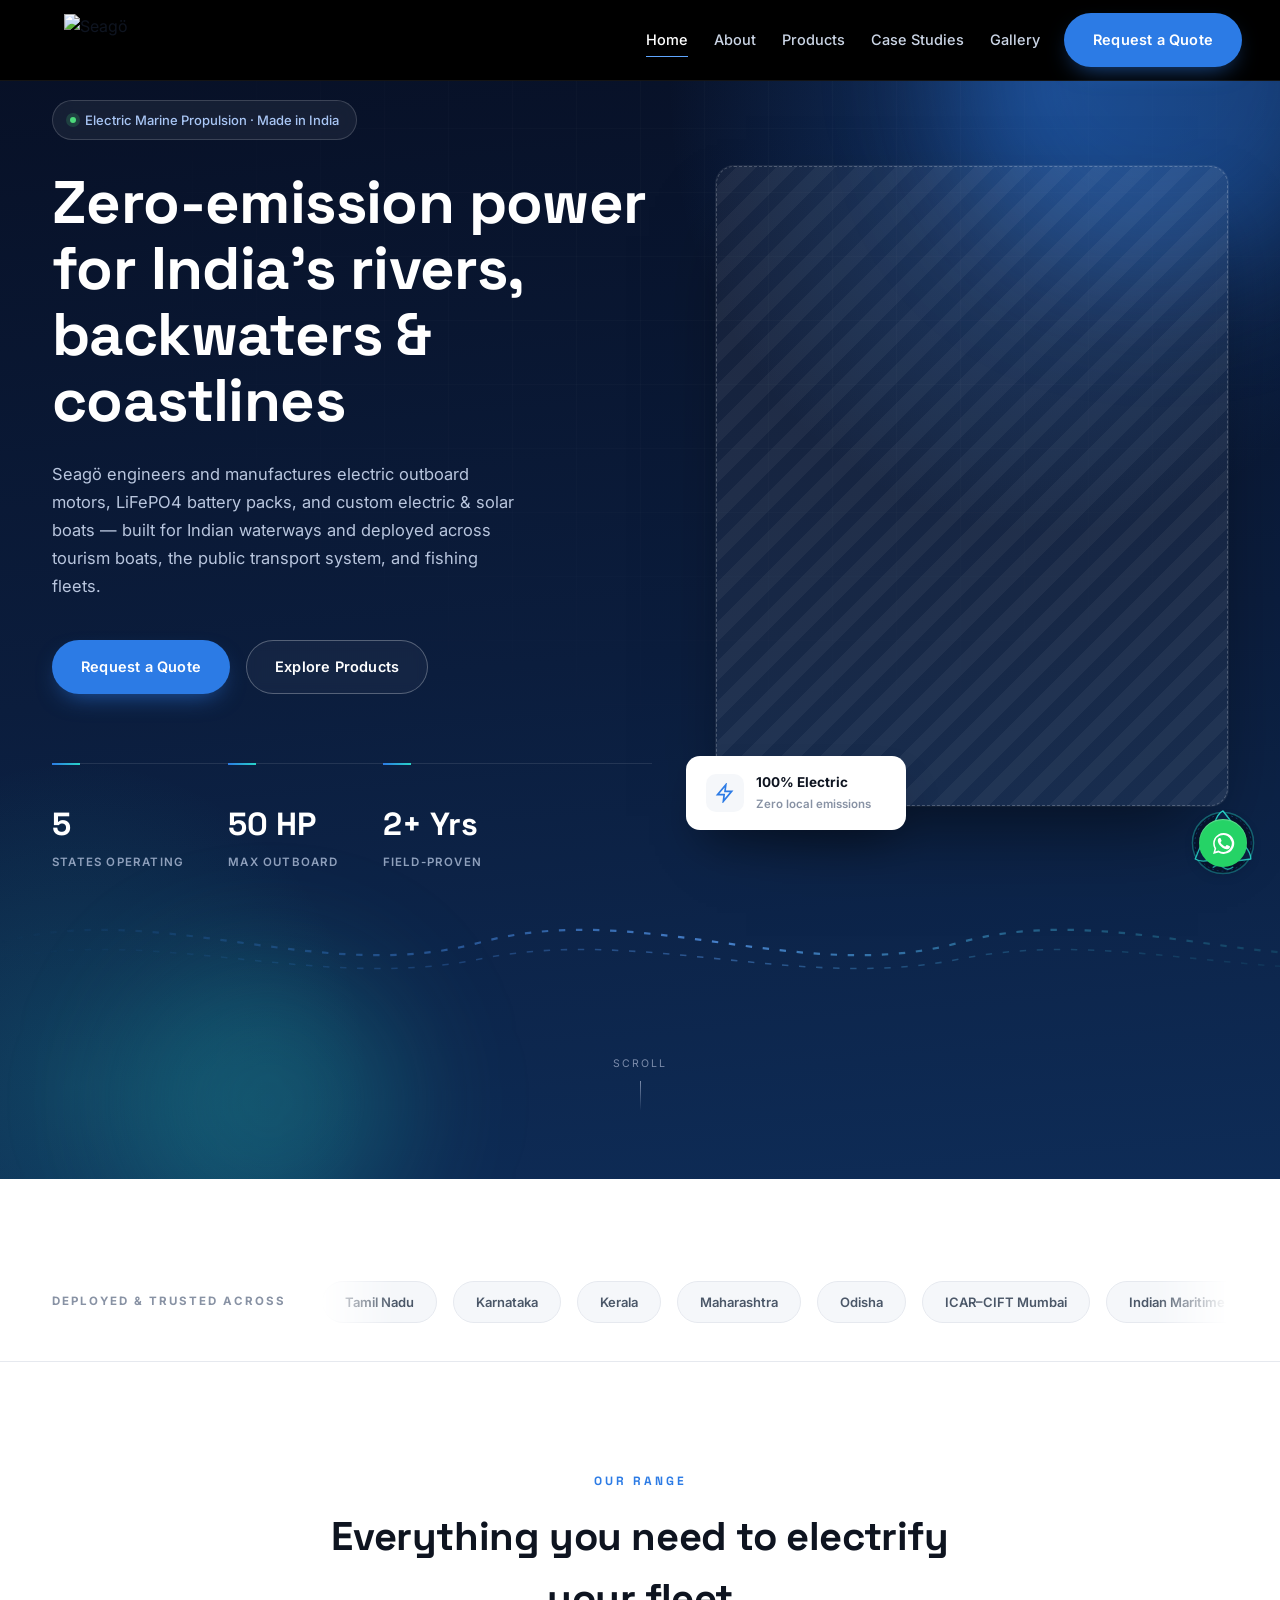
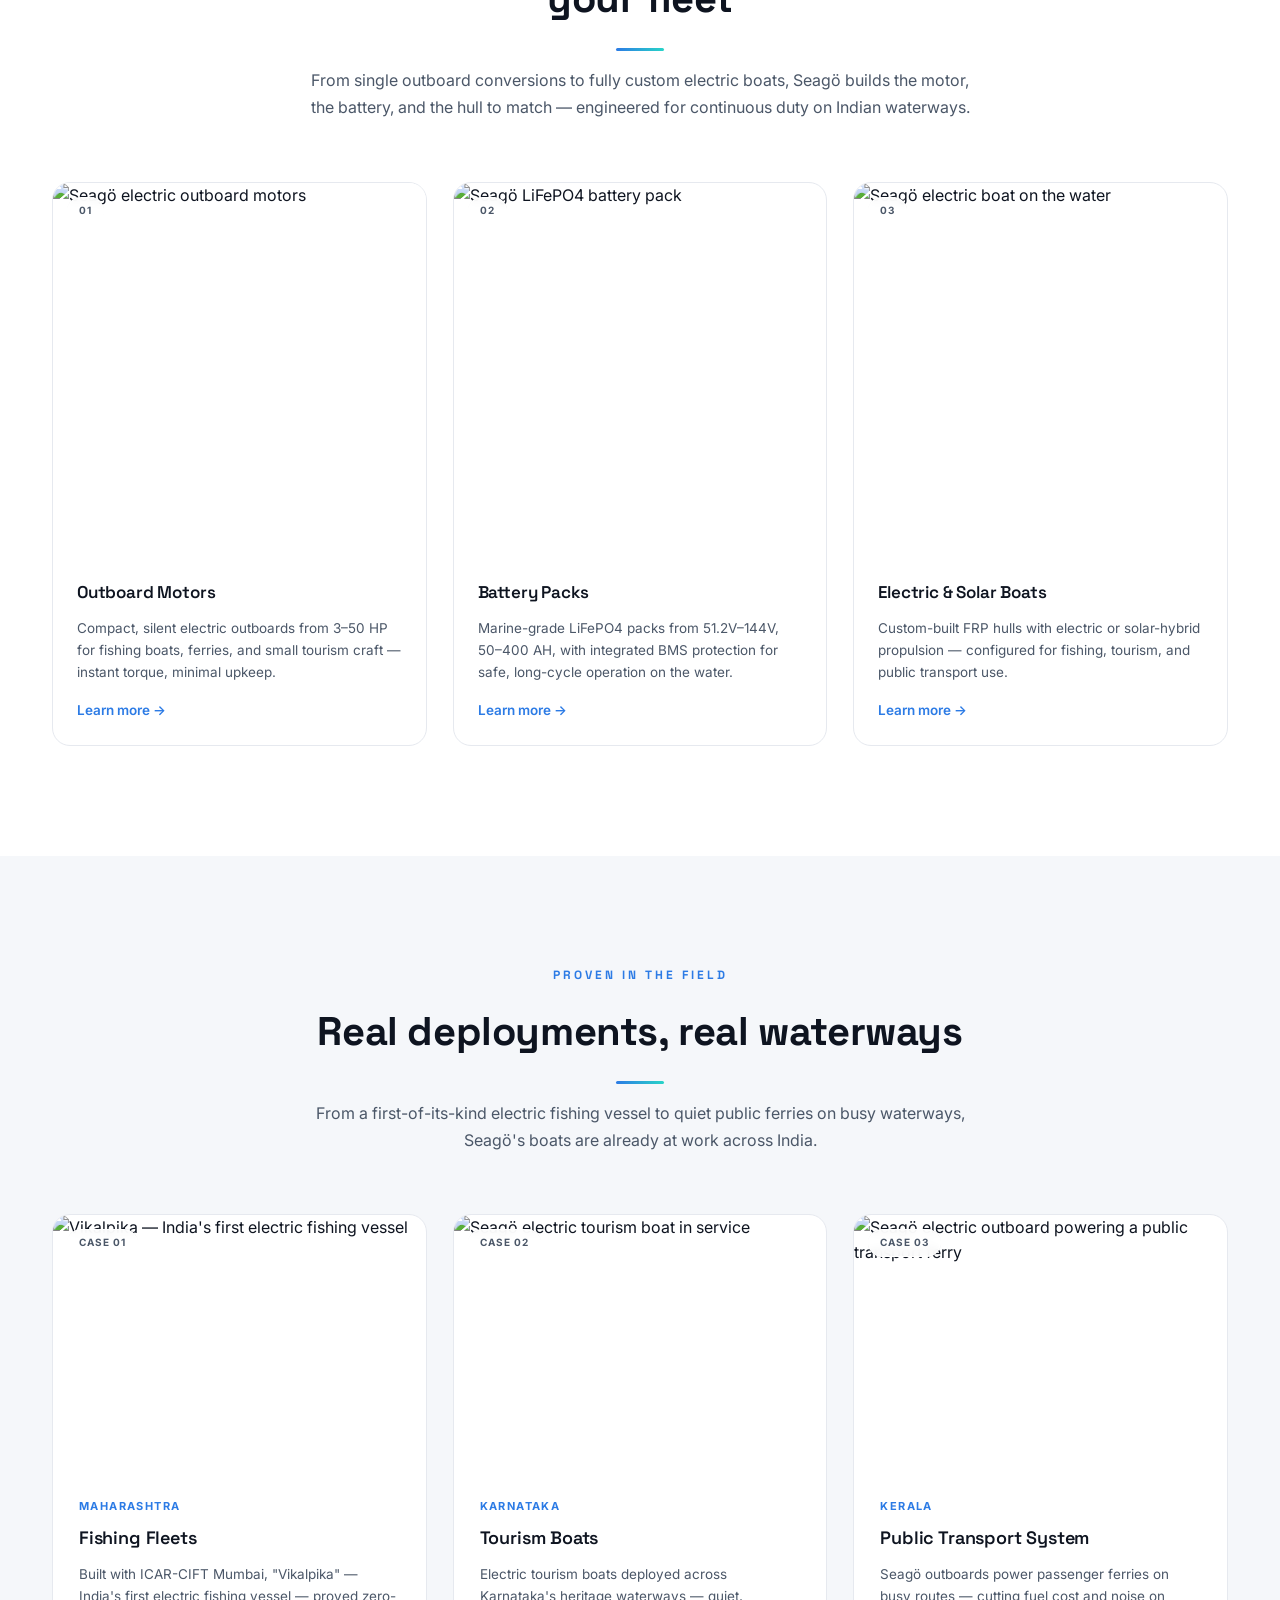
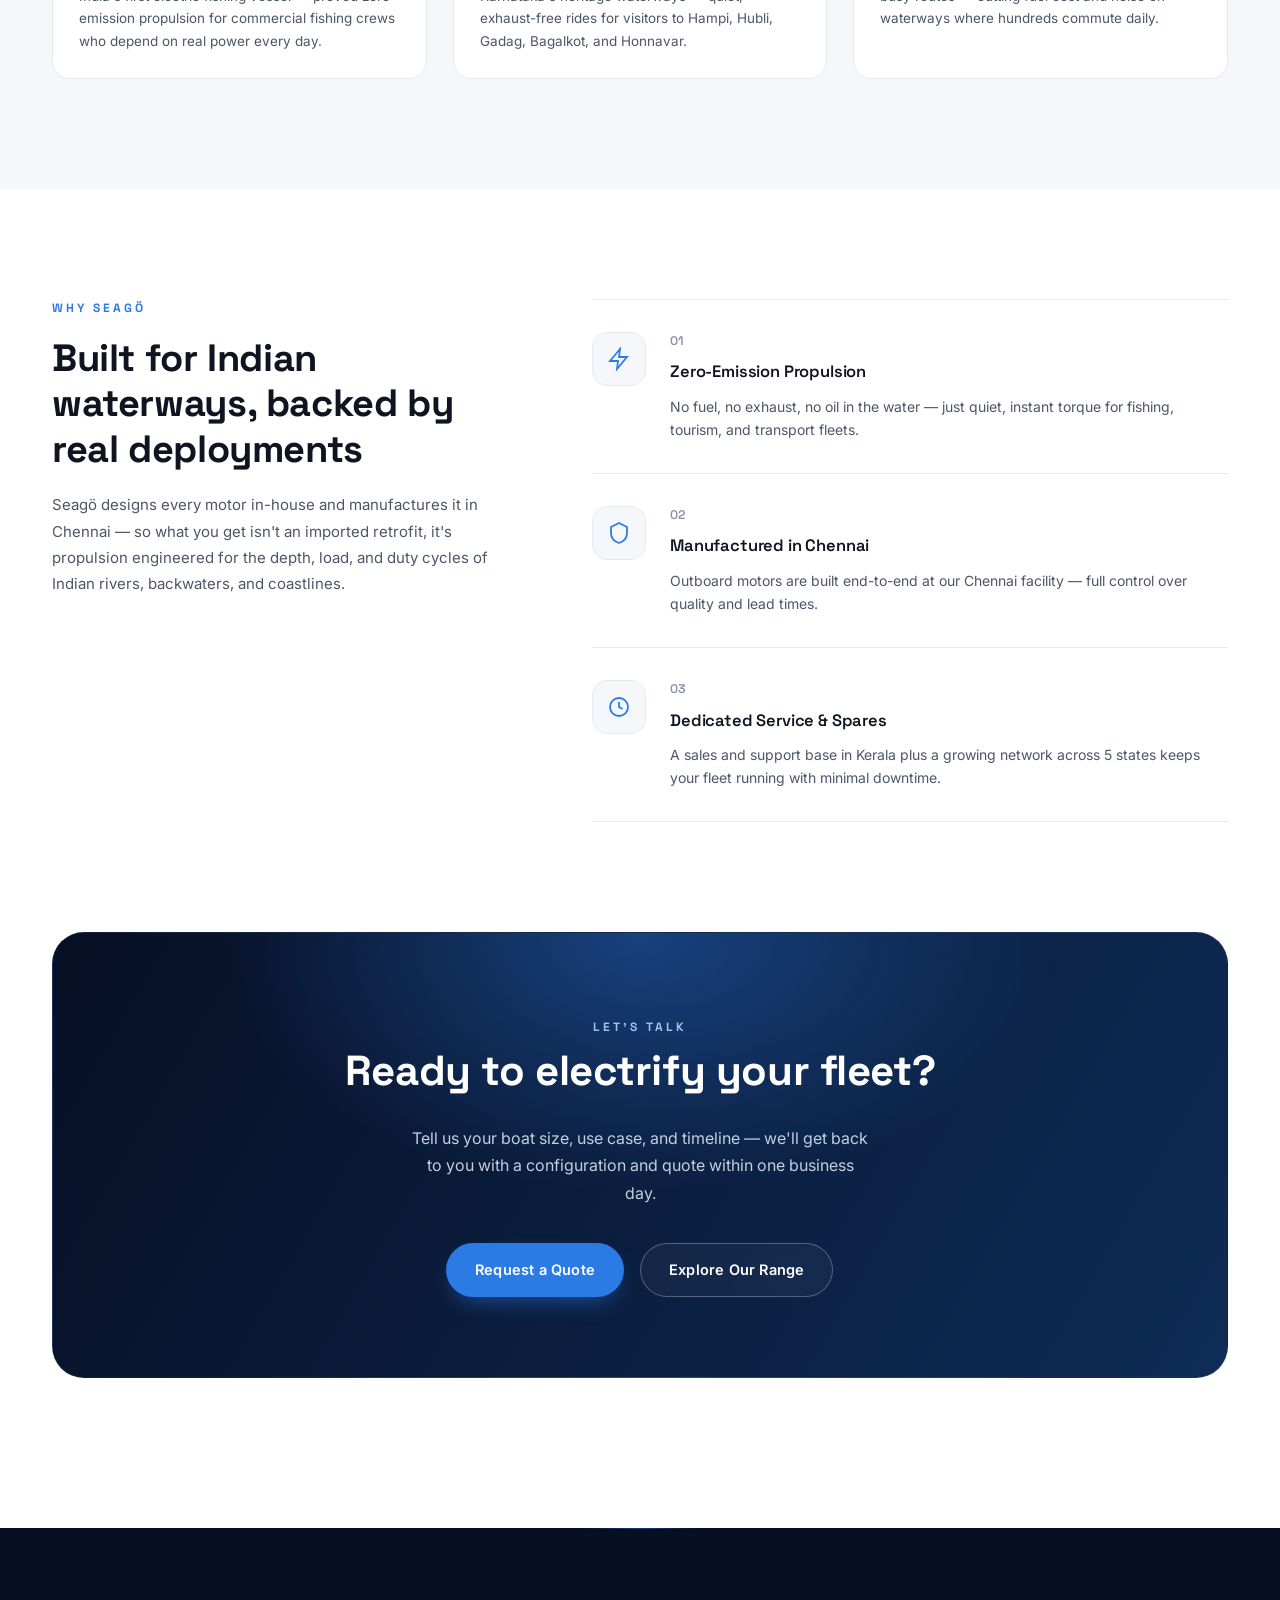
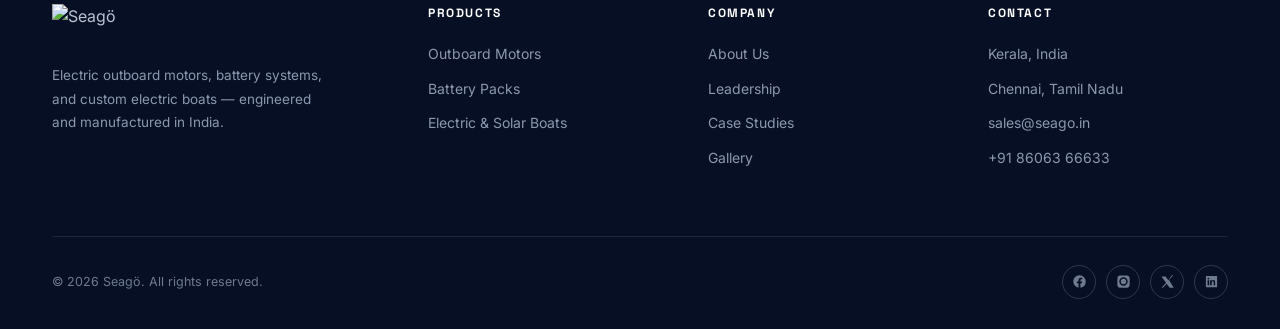
==== commit a7c64c57: "feat(ui): update floating WhatsApp button with static luxury marine propeller and water wave bezel" ====
--- a/index.html
+++ b/index.html
@@ -397,21 +397,17 @@
 
 <!-- ================= WHATSAPP FLOAT ================= -->
 <a class="wa-float" href="https://wa.me/918606366633?text=Hi%20Seag%C3%B6%2C%20I%27d%20like%20to%20know%20more%20about%20your%20electric%20marine%20products." target="_blank" rel="noopener" aria-label="Chat on WhatsApp">
-  <!-- Marine Water Wake Ripples -->
-  <span class="wa-water-wave wa-water-wave-1" aria-hidden="true"></span>
-  <span class="wa-water-wave wa-water-wave-2" aria-hidden="true"></span>
-
-  <!-- Marine Engine Propeller & Motor Cowling Ring -->
-  <span class="wa-engine-ring" aria-hidden="true">
-    <svg viewBox="0 0 84 84" class="wa-engine-svg">
-      <circle cx="42" cy="42" r="39" class="wa-stator-rim" />
-      <circle cx="42" cy="42" r="39" class="wa-stator-dashes" />
-      <g class="wa-prop-blades">
-        <path d="M 67.5 42.0 Q 75.3 48.8 76.0 60.1 A 2 2 0 0 1 68.5 68.5 Q 62.7 63.7 56.6 62.9 Z" />
-        <path d="M 42.0 67.5 Q 35.2 75.3 23.9 76.0 A 2 2 0 0 1 15.5 68.5 Q 20.3 62.7 21.1 56.6 Z" />
-        <path d="M 16.5 42.0 Q 8.7 35.2 8.0 23.9 A 2 2 0 0 1 15.5 15.5 Q 21.3 20.3 27.4 21.1 Z" />
-        <path d="M 42.0 16.5 Q 48.8 8.7 60.1 8.0 A 2 2 0 0 1 68.5 15.5 Q 63.7 21.3 62.9 27.4 Z" />
+  <!-- Static Marine Motor Propeller & Water Frame -->
+  <span class="wa-marine-frame" aria-hidden="true">
+    <svg viewBox="0 0 68 68" class="wa-marine-svg">
+      <circle cx="34" cy="34" r="31.5" class="wa-stator-rim" />
+      <circle cx="34" cy="34" r="29" class="wa-water-ring" />
+      <g class="wa-propeller-static">
+        <path d="M 25.1 13.9 Q 28.6 3.5 34.0 1.0 Q 40.3 8.8 44.3 14.6 Z" />
+        <path d="M 55.9 36.3 Q 63.1 44.6 62.6 50.5 Q 52.7 52.1 45.7 52.7 Z" />
+        <path d="M 21.1 51.8 Q 10.3 53.9 5.4 50.5 Q 9.0 41.2 12.0 34.8 Z" />
       </g>
+      <path d="M 24 59 Q 29 55 34 59 T 44 59" class="wa-wave-line" />
     </svg>
   </span>
 
@@ -420,7 +416,7 @@
     <svg viewBox="0 0 24 24" class="wa-icon"><path d="M17.5 14.4c-.3-.1-1.7-.9-2-1-.3-.1-.5-.1-.6.1-.2.3-.7 1-.9 1.2-.2.2-.3.2-.6.1-.3-.1-1.3-.5-2.4-1.5-.9-.8-1.5-1.8-1.7-2.1-.2-.3 0-.5.1-.6.1-.1.3-.3.4-.5.1-.1.2-.3.3-.4.1-.2 0-.4 0-.5 0-.1-.6-1.5-.8-2-.2-.5-.4-.5-.6-.5h-.5c-.2 0-.5.1-.7.3-.3.3-1 1-1 2.4s1 2.8 1.1 3c.1.2 2 3.1 4.9 4.3.7.3 1.2.5 1.7.6.7.2 1.3.2 1.8.1.5-.1 1.7-.7 2-1.4.2-.6.2-1.2.2-1.3-.1-.1-.3-.2-.6-.3z"/><path d="M12 2a10 10 0 0 0-8.6 15L2 22l5.2-1.4A10 10 0 1 0 12 2zm0 18.2c-1.6 0-3.1-.4-4.4-1.2l-.3-.2-3.1.8.8-3-.2-.3A8.2 8.2 0 1 1 12 20.2z"/></svg>
   </span>
 
-  <span class="wa-tip">Chat with us</span>
+  <span class="wa-tip">Chat on WhatsApp</span>
 </a>
 
 
--- a/css/style.css
+++ b/css/style.css
@@ -324,13 +324,13 @@
 .footer-social a:hover{ border-color:#fff; background:rgba(255,255,255,.06); }
 .footer-social svg{ width:15px; height:15px; }
 
-/* ================= WHATSAPP FLOAT — MARINE ENGINE, WATER & MOTOR THEME ================= */
+/* ================= WHATSAPP FLOAT — STATIC MARINE MOTOR & WATER FRAME ================= */
 .wa-float {
   position: fixed;
-  right: 22px;
-  bottom: 22px;
-  width: 76px;
-  height: 76px;
+  right: 24px;
+  bottom: 24px;
+  width: 66px;
+  height: 66px;
   display: flex;
   align-items: center;
   justify-content: center;
@@ -338,130 +338,87 @@
   text-decoration: none;
   background: transparent;
   cursor: pointer;
-  transition: transform 0.3s cubic-bezier(0.2, 0.8, 0.2, 1);
+  transition: transform 0.25s cubic-bezier(0.16, 1, 0.3, 1), filter 0.25s ease;
 }
 
 .wa-float:hover {
-  transform: scale(1.08);
-}
-
-/* Concentric Marine Water Waves & Wake Cavitation */
-.wa-water-wave {
-  position: absolute;
-  top: 50%;
-  left: 50%;
-  transform: translate(-50%, -50%);
-  width: 52px;
-  height: 52px;
-  border-radius: 50%;
-  border: 1.5px solid rgba(40, 212, 200, 0.65);
-  pointer-events: none;
-  animation: waWaterWake 3s cubic-bezier(0.1, 0.6, 0.3, 1) infinite;
-  box-shadow: 0 0 14px rgba(40, 212, 200, 0.35);
-}
-
-.wa-water-wave-2 {
-  animation-delay: 1.5s;
-  border-color: rgba(44, 123, 229, 0.5);
-  box-shadow: 0 0 14px rgba(44, 123, 229, 0.25);
-}
-
-@keyframes waWaterWake {
-  0% {
-    width: 50px;
-    height: 50px;
-    opacity: 0.95;
-    border-width: 2.5px;
-  }
-  50% {
-    opacity: 0.45;
-  }
-  100% {
-    width: 108px;
-    height: 108px;
-    opacity: 0;
-    border-width: 1px;
-  }
-}
-
-/* Rotating Marine Engine Propeller & Motor Cowling Ring */
-.wa-engine-ring {
+  transform: translateY(-2px) scale(1.05);
+  filter: drop-shadow(0 8px 20px rgba(40, 212, 200, 0.35));
+}
+
+/* Static Marine Engine Frame (Propeller, Stator Rim & Water Wave) */
+.wa-marine-frame {
   position: absolute;
   inset: 0;
   display: flex;
   align-items: center;
   justify-content: center;
   pointer-events: none;
-  animation: waEnginePropSpin 10s linear infinite;
-  filter: drop-shadow(0 3px 8px rgba(7, 15, 36, 0.4));
-}
-
-.wa-float:hover .wa-engine-ring {
-  animation-duration: 3.5s;
-}
-
-@keyframes waEnginePropSpin {
-  0% { transform: rotate(0deg); }
-  100% { transform: rotate(360deg); }
-}
-
-.wa-engine-svg {
+}
+
+.wa-marine-svg {
   width: 100%;
   height: 100%;
   display: block;
 }
 
 .wa-stator-rim {
+  fill: #07152D;
+  stroke: rgba(40, 212, 200, 0.4);
+  stroke-width: 1.5;
+}
+
+.wa-water-ring {
   fill: none;
-  stroke: #07152D;
-  stroke-width: 3.5;
-  stroke-opacity: 0.95;
-}
-
-.wa-stator-dashes {
+  stroke: rgba(44, 123, 229, 0.35);
+  stroke-width: 1;
+  stroke-dasharray: 2 3;
+}
+
+.wa-propeller-static path {
+  fill: #0B2447;
+  stroke: #28D4C8;
+  stroke-width: 1.4;
+  stroke-linejoin: round;
+  transition: fill 0.2s ease, stroke 0.2s ease;
+}
+
+.wa-float:hover .wa-propeller-static path {
+  fill: #0E356A;
+  stroke: #5FA6FF;
+}
+
+.wa-wave-line {
   fill: none;
   stroke: #28D4C8;
-  stroke-width: 2;
-  stroke-dasharray: 4 5;
+  stroke-width: 1.6;
+  stroke-linecap: round;
   stroke-opacity: 0.9;
-}
-
-.wa-prop-blades path {
-  fill: #0B2447;
-  stroke: #28D4C8;
-  stroke-width: 1.2;
-  stroke-linejoin: round;
-  transition: fill 0.3s ease, stroke 0.3s ease;
-}
-
-.wa-float:hover .wa-prop-blades path {
-  fill: #0E356A;
-  stroke: #5FA6FF;
 }
 
 /* Original WhatsApp Core Button (Official #25D366 Green & Official White Logo) */
 .wa-core {
   position: relative;
-  width: 52px;
-  height: 52px;
+  width: 48px;
+  height: 48px;
   border-radius: 50%;
   background: #25D366;
   display: flex;
   align-items: center;
   justify-content: center;
-  box-shadow: 0 8px 20px -4px rgba(37, 211, 102, 0.7), 0 2px 6px rgba(0, 0, 0, 0.25);
+  box-shadow: 0 4px 14px rgba(7, 15, 36, 0.4), inset 0 1px 1px rgba(255, 255, 255, 0.3);
   z-index: 2;
-  transition: box-shadow 0.3s ease, background 0.3s ease;
+  transition: box-shadow 0.25s ease, background 0.25s ease;
 }
 
 .wa-float:hover .wa-core {
-  background: #20BA56;
-  box-shadow: 0 10px 28px -2px rgba(37, 211, 102, 0.9), 0 0 16px rgba(40, 212, 200, 0.6);
+  background: #22BF5B;
+  box-shadow: 0 6px 18px rgba(37, 211, 102, 0.65), 0 0 10px rgba(40, 212, 200, 0.4);
 }
 
 .wa-core .wa-icon {
-  width: 27px;
-  height: 27px;
+  width: 25px;
+  height: 25px;
   fill: #FFFFFF;
   display: block;
 }
@@ -469,7 +426,7 @@
 /* Tooltip */
 .wa-tip {
   position: absolute;
-  right: 84px;
+  right: 76px;
   top: 50%;
   transform: translateY(-50%) translateX(6px);
   background: #0B1D3D;
@@ -477,7 +434,7 @@
   border: 1px solid rgba(40, 212, 200, 0.35);
   font-size: 12.5px;
   font-weight: 600;
-  padding: 8px 14px;
+  padding: 7px 13px;
   border-radius: 8px;
   white-space: nowrap;
   opacity: 0;
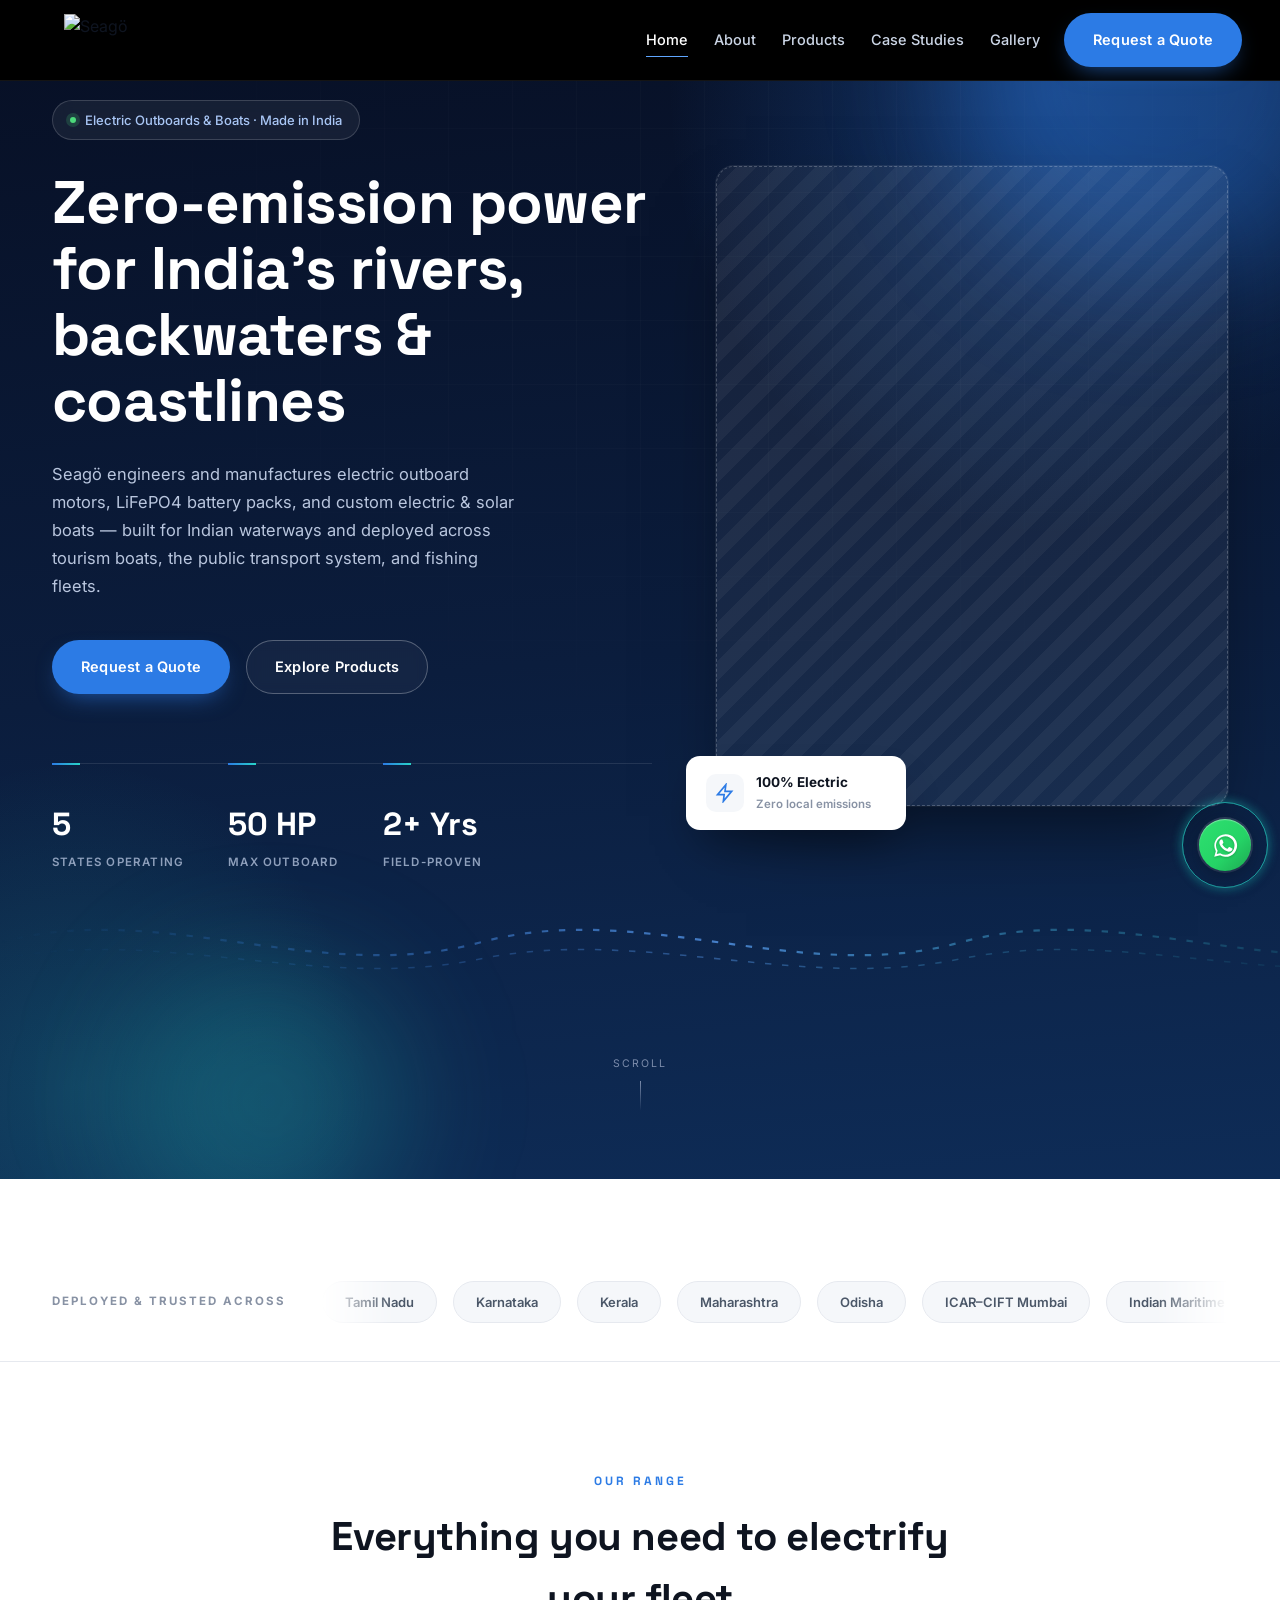
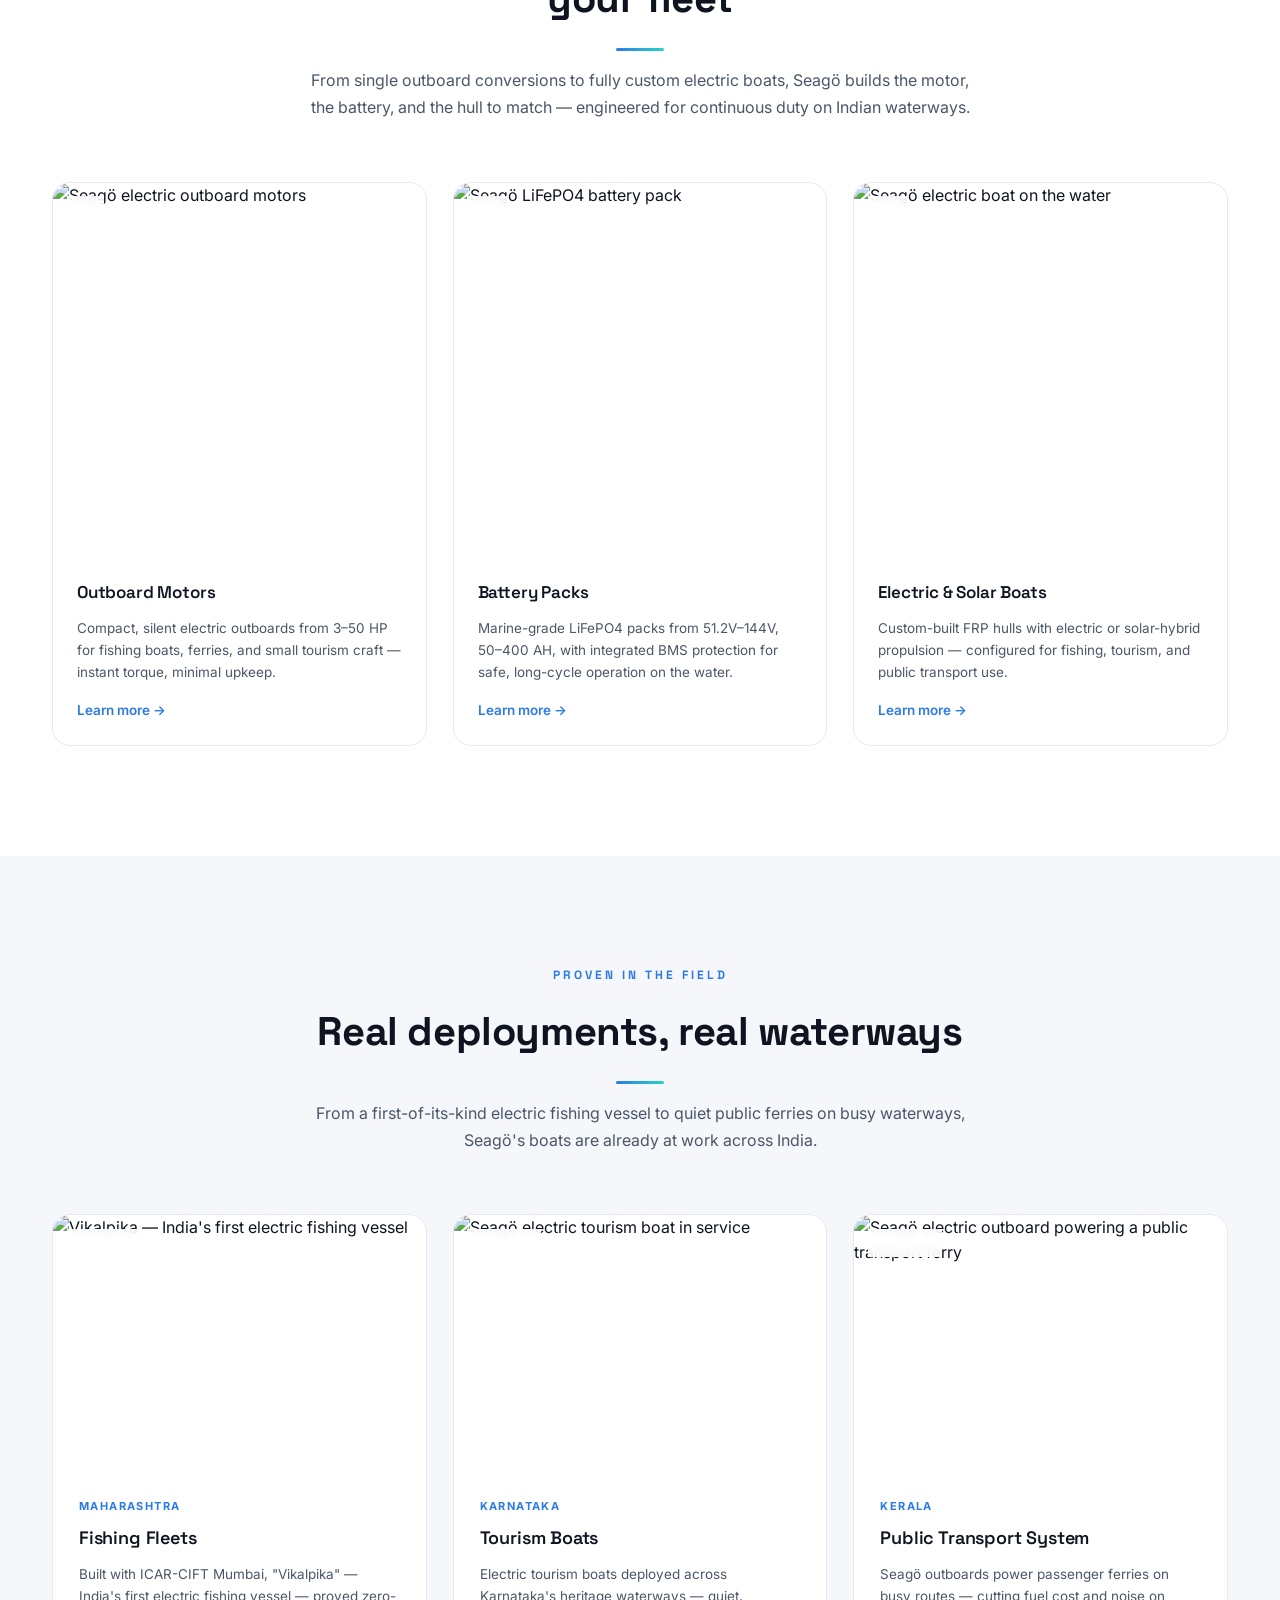
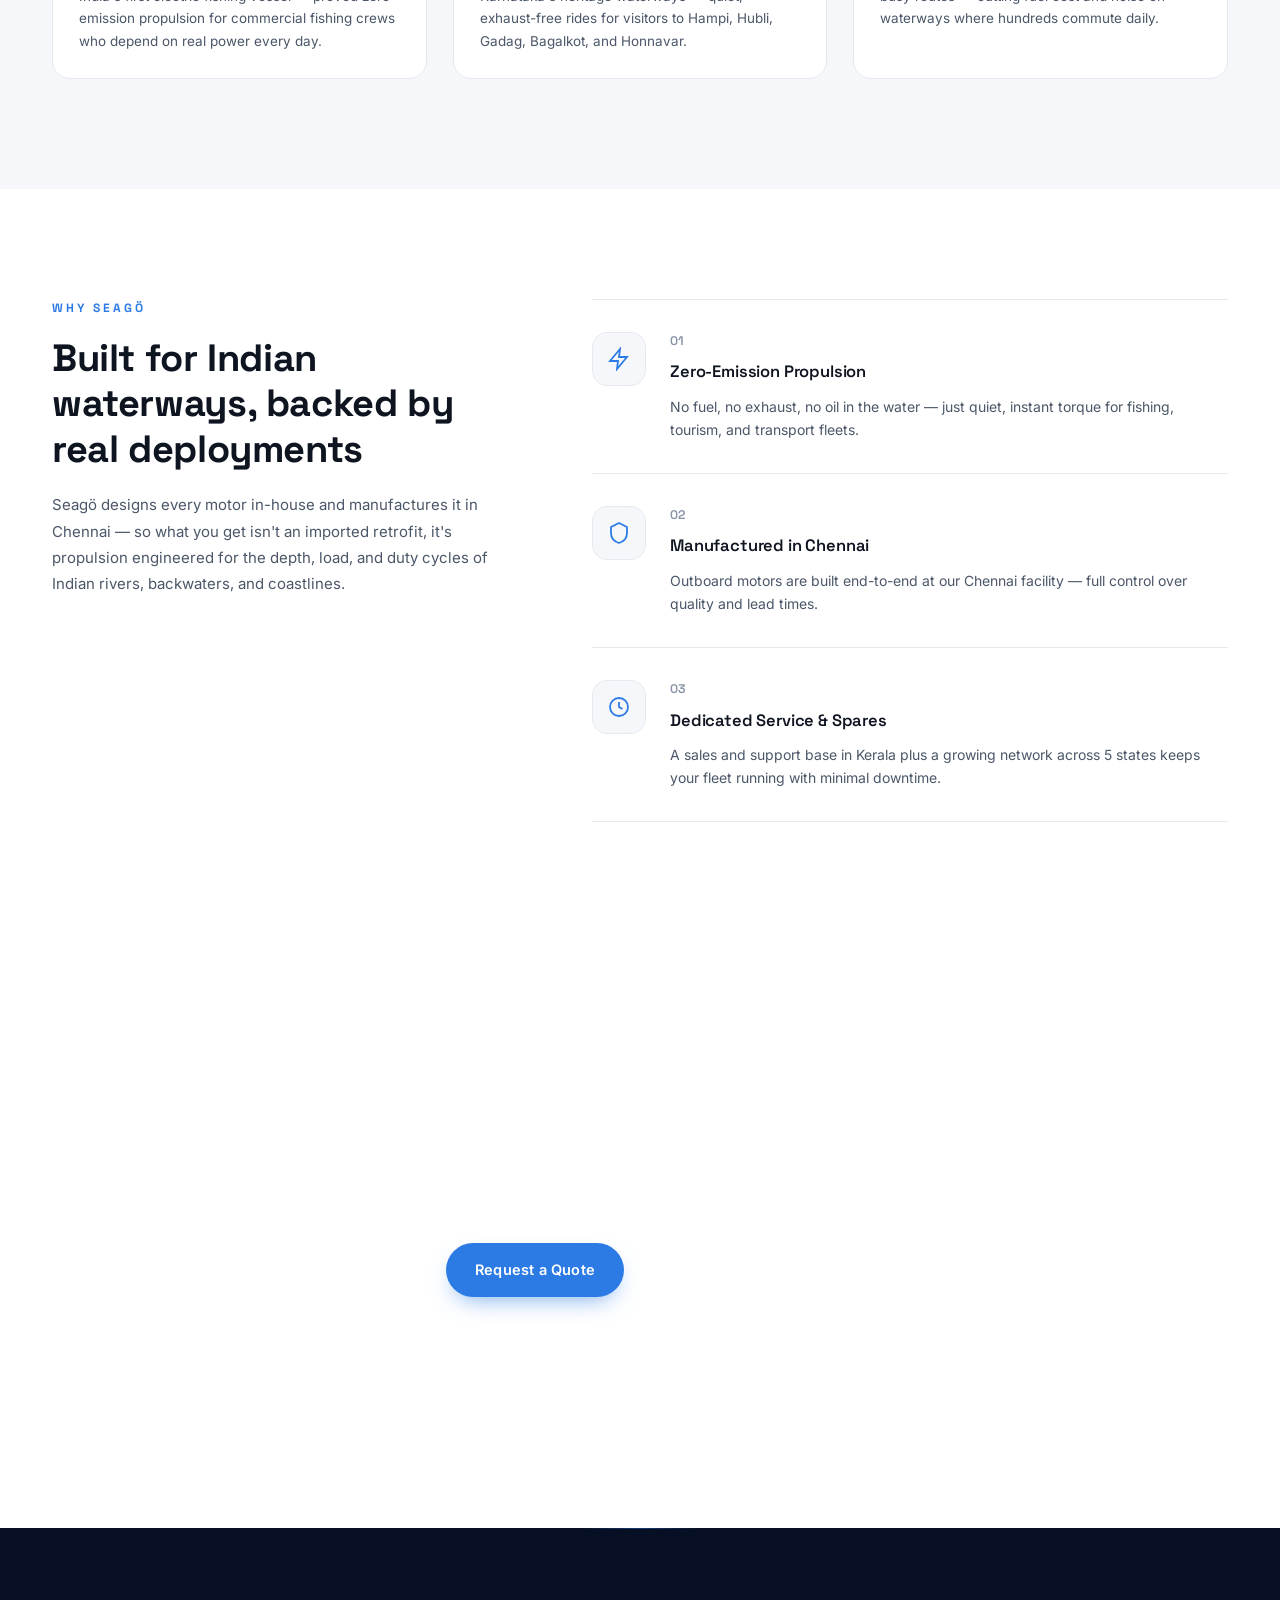
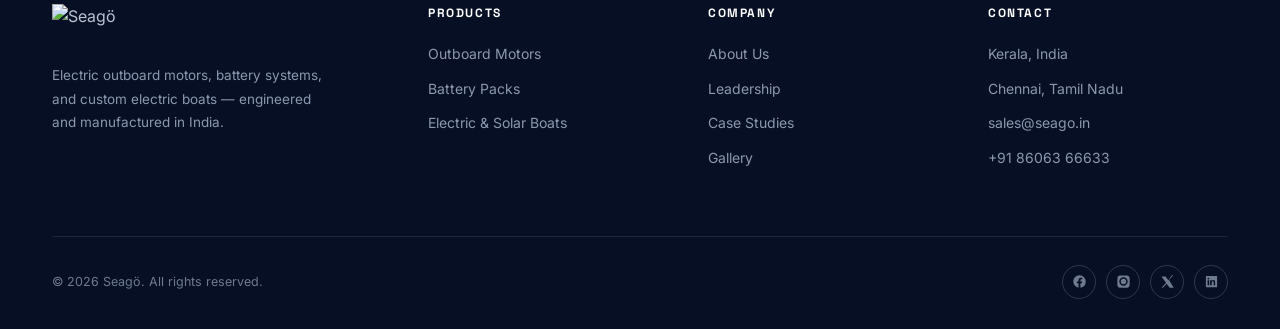
==== commit 20f20a13: "feat: implement Concept 3 hydrodynamic water ripple WhatsApp float, clean brand name to Seagö, elimi" ====
--- a/index.html
+++ b/index.html
@@ -13,19 +13,19 @@
 <!-- Open Graph / Facebook -->
 <meta property="og:type" content="website">
 <meta property="og:site_name" content="Seagö">
-<meta property="og:title" content="Seagö — Electric Outboard Motors (3–50 HP) &amp; Marine Propulsion India">
-<meta property="og:description" content="Zero-emission marine propulsion engineered and manufactured in India. 3–50 HP electric outboards, LiFePO4 battery packs, and custom electric &amp; solar boats.">
+<meta property="og:title" content="Seagö — Electric Outboard Motors (3–50 HP) &amp; Custom Boats">
+<meta property="og:description" content="Zero-emission electric boats and outboards engineered and manufactured in India. 3–50 HP electric outboards, LiFePO4 battery packs, and custom electric &amp; solar vessels.">
 <meta property="og:url" content="https://seago.in/">
 <meta property="og:image" content="https://seago.in/assets/photos/Outboard%20Motors.webp">
-<meta property="og:image:alt" content="Seagö Electric Outboard Motors and Marine Propulsion Systems">
+<meta property="og:image:alt" content="Seagö Electric Outboard Motors and Custom Boats">
 <meta property="og:locale" content="en_IN">
 
 <!-- Twitter Card -->
 <meta name="twitter:card" content="summary_large_image">
 <meta name="twitter:site" content="@Seagowaters">
 <meta name="twitter:creator" content="@Seagowaters">
-<meta name="twitter:title" content="Seagö — Electric Outboard Motors (3–50 HP) &amp; Marine Propulsion India">
-<meta name="twitter:description" content="Zero-emission marine propulsion engineered and manufactured in India. 3–50 HP electric outboards, LiFePO4 battery packs, and custom electric &amp; solar boats.">
+<meta name="twitter:title" content="Seagö — Electric Outboard Motors (3–50 HP) &amp; Custom Boats">
+<meta name="twitter:description" content="Zero-emission electric boats and outboards engineered and manufactured in India. 3–50 HP electric outboards, LiFePO4 battery packs, and custom electric &amp; solar vessels.">
 <meta name="twitter:image" content="https://seago.in/assets/photos/Outboard%20Motors.webp">
 
 <link rel="icon" type="image/png" href="assets/favicon.png">
@@ -131,7 +131,7 @@
 
   <div class="wrap hero-grid">
     <div class="hero-copy">
-      <div class="hero-badge"><span class="dot"></span> Electric Marine Propulsion · Made in India</div>
+      <div class="hero-badge"><span class="dot"></span> Electric Outboards &amp; Boats · Made in India</div>
       <h1 class="hero-title">Zero-emission power for India's rivers, backwaters &amp; coastlines</h1>
       <div class="hero-sub">
         <p>Seagö engineers and manufactures electric outboard motors, LiFePO4 battery packs, and custom electric &amp; solar boats — built for Indian waterways and deployed across tourism boats, the public transport system, and fishing fleets.</p>
@@ -396,24 +396,16 @@
 </footer>
 
 <!-- ================= WHATSAPP FLOAT ================= -->
-<a class="wa-float" href="https://wa.me/918606366633?text=Hi%20Seag%C3%B6%2C%20I%27d%20like%20to%20know%20more%20about%20your%20electric%20marine%20products." target="_blank" rel="noopener" aria-label="Chat on WhatsApp">
-  <!-- Static Marine Motor Propeller & Water Frame -->
-  <span class="wa-marine-frame" aria-hidden="true">
-    <svg viewBox="0 0 68 68" class="wa-marine-svg">
-      <circle cx="34" cy="34" r="31.5" class="wa-stator-rim" />
-      <circle cx="34" cy="34" r="29" class="wa-water-ring" />
-      <g class="wa-propeller-static">
-        <path d="M 25.1 13.9 Q 28.6 3.5 34.0 1.0 Q 40.3 8.8 44.3 14.6 Z" />
-        <path d="M 55.9 36.3 Q 63.1 44.6 62.6 50.5 Q 52.7 52.1 45.7 52.7 Z" />
-        <path d="M 21.1 51.8 Q 10.3 53.9 5.4 50.5 Q 9.0 41.2 12.0 34.8 Z" />
-      </g>
-      <path d="M 24 59 Q 29 55 34 59 T 44 59" class="wa-wave-line" />
-    </svg>
+<a class="wa-float" href="https://wa.me/918606366633?text=Hi%20Seag%C3%B6%2C%20I%27d%20like%20to%20know%20more%20about%20your%20electric%20boats%20and%20outboards." target="_blank" rel="noopener" aria-label="Chat on WhatsApp">
+  <!-- Concentric Hydrodynamic Water Ripples -->
+  <span class="wa-ripple-wrap" aria-hidden="true">
+    <span class="wa-ripple wa-ripple-1"></span>
+    <span class="wa-ripple wa-ripple-2"></span>
   </span>
 
-  <!-- Original WhatsApp Core (Official #25D366 Green & Official White Icon) -->
+  <!-- Clean WhatsApp Button Core -->
   <span class="wa-core">
-    <svg viewBox="0 0 24 24" class="wa-icon"><path d="M17.5 14.4c-.3-.1-1.7-.9-2-1-.3-.1-.5-.1-.6.1-.2.3-.7 1-.9 1.2-.2.2-.3.2-.6.1-.3-.1-1.3-.5-2.4-1.5-.9-.8-1.5-1.8-1.7-2.1-.2-.3 0-.5.1-.6.1-.1.3-.3.4-.5.1-.1.2-.3.3-.4.1-.2 0-.4 0-.5 0-.1-.6-1.5-.8-2-.2-.5-.4-.5-.6-.5h-.5c-.2 0-.5.1-.7.3-.3.3-1 1-1 2.4s1 2.8 1.1 3c.1.2 2 3.1 4.9 4.3.7.3 1.2.5 1.7.6.7.2 1.3.2 1.8.1.5-.1 1.7-.7 2-1.4.2-.6.2-1.2.2-1.3-.1-.1-.3-.2-.6-.3z"/><path d="M12 2a10 10 0 0 0-8.6 15L2 22l5.2-1.4A10 10 0 1 0 12 2zm0 18.2c-1.6 0-3.1-.4-4.4-1.2l-.3-.2-3.1.8.8-3-.2-.3A8.2 8.2 0 1 1 12 20.2z"/></svg>
+    <svg viewBox="0 0 24 24" class="wa-icon" aria-hidden="true"><path d="M17.5 14.4c-.3-.1-1.7-.9-2-1-.3-.1-.5-.1-.6.1-.2.3-.7 1-.9 1.2-.2.2-.3.2-.6.1-.3-.1-1.3-.5-2.4-1.5-.9-.8-1.5-1.8-1.7-2.1-.2-.3 0-.5.1-.6.1-.1.3-.3.4-.5.1-.1.2-.3.3-.4.1-.2 0-.4 0-.5 0-.1-.6-1.5-.8-2-.2-.5-.4-.5-.6-.5h-.5c-.2 0-.5.1-.7.3-.3.3-1 1-1 2.4s1 2.8 1.1 3c.1.2 2 3.1 4.9 4.3.7.3 1.2.5 1.7.6.7.2 1.3.2 1.8.1.5-.1 1.7-.7 2-1.4.2-.6.2-1.2.2-1.3-.1-.1-.3-.2-.6-.3z"/><path d="M12 2a10 10 0 0 0-8.6 15L2 22l5.2-1.4A10 10 0 1 0 12 2zm0 18.2c-1.6 0-3.1-.4-4.4-1.2l-.3-.2-3.1.8.8-3-.2-.3A8.2 8.2 0 1 1 12 20.2z"/></svg>
   </span>
 
   <span class="wa-tip">Chat on WhatsApp</span>
--- a/css/style.css
+++ b/css/style.css
@@ -324,13 +324,13 @@
 .footer-social a:hover{ border-color:#fff; background:rgba(255,255,255,.06); }
 .footer-social svg{ width:15px; height:15px; }
 
-/* ================= WHATSAPP FLOAT — STATIC MARINE MOTOR & WATER FRAME ================= */
+/* ================= WHATSAPP FLOAT — HYDRODYNAMIC WATER RIPPLE ================= */
 .wa-float {
   position: fixed;
-  right: 24px;
-  bottom: 24px;
-  width: 66px;
-  height: 66px;
+  right: 26px;
+  bottom: 26px;
+  width: 58px;
+  height: 58px;
   display: flex;
   align-items: center;
   justify-content: center;
@@ -338,113 +338,137 @@
   text-decoration: none;
   background: transparent;
   cursor: pointer;
-  transition: transform 0.25s cubic-bezier(0.16, 1, 0.3, 1), filter 0.25s ease;
+  border-radius: 50%;
+  transition: transform 0.25s cubic-bezier(0.16, 1, 0.3, 1);
 }
 
 .wa-float:hover {
-  transform: translateY(-2px) scale(1.05);
-  filter: drop-shadow(0 8px 20px rgba(40, 212, 200, 0.35));
-}
-
-/* Static Marine Engine Frame (Propeller, Stator Rim & Water Wave) */
-.wa-marine-frame {
+  transform: translateY(-2px) scale(1.06);
+}
+
+/* Concentric Hydrodynamic Water Ripples */
+.wa-ripple-wrap {
   position: absolute;
-  inset: 0;
+  inset: -14px;
   display: flex;
   align-items: center;
   justify-content: center;
   pointer-events: none;
-}
-
-.wa-marine-svg {
+  z-index: 1;
+}
+
+.wa-ripple {
+  position: absolute;
+  border-radius: 50%;
+  border: 1.5px solid rgba(40, 212, 200, 0.45);
+  box-shadow: 0 0 12px rgba(40, 212, 200, 0.25);
+  animation: wa-water-pulse 3s cubic-bezier(0.22, 1, 0.36, 1) infinite;
+  pointer-events: none;
+}
+
+.wa-ripple-1 {
   width: 100%;
   height: 100%;
-  display: block;
-}
-
-.wa-stator-rim {
-  fill: #07152D;
-  stroke: rgba(40, 212, 200, 0.4);
-  stroke-width: 1.5;
-}
-
-.wa-water-ring {
-  fill: none;
-  stroke: rgba(44, 123, 229, 0.35);
-  stroke-width: 1;
-  stroke-dasharray: 2 3;
-}
-
-.wa-propeller-static path {
-  fill: #0B2447;
-  stroke: #28D4C8;
-  stroke-width: 1.4;
-  stroke-linejoin: round;
-  transition: fill 0.2s ease, stroke 0.2s ease;
-}
-
-.wa-float:hover .wa-propeller-static path {
-  fill: #0E356A;
-  stroke: #5FA6FF;
-}
-
-.wa-wave-line {
-  fill: none;
-  stroke: #28D4C8;
-  stroke-width: 1.6;
-  stroke-linecap: round;
-  stroke-opacity: 0.9;
-}
-
-/* Original WhatsApp Core Button (Official #25D366 Green & Official White Logo) */
+  animation-delay: 0s;
+}
+
+.wa-ripple-2 {
+  width: 100%;
+  height: 100%;
+  animation-delay: 1.4s;
+}
+
+@keyframes wa-water-pulse {
+  0% {
+    transform: scale(0.68);
+    opacity: 0.85;
+    border-color: rgba(40, 212, 200, 0.65);
+  }
+  50% {
+    opacity: 0.45;
+  }
+  100% {
+    transform: scale(1.28);
+    opacity: 0;
+    border-color: rgba(40, 212, 200, 0);
+  }
+}
+
+.wa-float:hover .wa-ripple {
+  border-color: rgba(40, 212, 200, 0.8);
+  box-shadow: 0 0 16px rgba(40, 212, 200, 0.45);
+}
+
+/* Core WhatsApp Button */
 .wa-core {
   position: relative;
-  width: 48px;
-  height: 48px;
+  width: 52px;
+  height: 52px;
   border-radius: 50%;
-  background: #25D366;
+  background: linear-gradient(135deg, #2EE070 0%, #25D366 60%, #1DA851 100%);
   display: flex;
   align-items: center;
   justify-content: center;
-  box-shadow: 0 4px 14px rgba(7, 15, 36, 0.4), inset 0 1px 1px rgba(255, 255, 255, 0.3);
+  box-shadow: 0 6px 20px rgba(7, 18, 38, 0.5), 0 0 0 2px rgba(255, 255, 255, 0.15), inset 0 1px 1px rgba(255, 255, 255, 0.4);
   z-index: 2;
-  transition: box-shadow 0.25s ease, background 0.25s ease;
+  transition: transform 0.2s ease, box-shadow 0.25s ease, background 0.25s ease;
 }
 
 .wa-float:hover .wa-core {
-  background: #22BF5B;
-  box-shadow: 0 6px 18px rgba(37, 211, 102, 0.65), 0 0 10px rgba(40, 212, 200, 0.4);
+  background: linear-gradient(135deg, #38EA7B 0%, #28D86B 60%, #20B758 100%);
+  box-shadow: 0 8px 24px rgba(37, 211, 102, 0.55), 0 0 18px rgba(40, 212, 200, 0.5), inset 0 1px 2px rgba(255, 255, 255, 0.5);
 }
 
 .wa-core .wa-icon {
-  width: 25px;
-  height: 25px;
+  width: 27px;
+  height: 27px;
   fill: #FFFFFF;
   display: block;
-}
-
-/* Tooltip */
+  filter: drop-shadow(0 1px 1px rgba(0, 0, 0, 0.2));
+}
+
+/* Elegant Tooltip */
 .wa-tip {
   position: absolute;
-  right: 76px;
+  right: 74px;
   top: 50%;
   transform: translateY(-50%) translateX(6px);
-  background: #0B1D3D;
+  background: rgba(7, 18, 38, 0.94);
+  backdrop-filter: blur(12px);
+  -webkit-backdrop-filter: blur(12px);
+  border: 1px solid rgba(40, 212, 200, 0.35);
   color: #FFFFFF;
-  border: 1px solid rgba(40, 212, 200, 0.35);
-  font-size: 12.5px;
+  font-family: 'Inter', -apple-system, BlinkMacSystemFont, sans-serif;
+  font-size: 12px;
   font-weight: 600;
-  padding: 7px 13px;
-  border-radius: 8px;
+  letter-spacing: 0.3px;
+  padding: 6px 14px;
+  border-radius: 999px;
   white-space: nowrap;
+  pointer-events: none;
   opacity: 0;
-  pointer-events: none;
-  transition: opacity .2s, transform .2s;
-  box-shadow: 0 4px 14px rgba(0, 0, 0, 0.25);
+  visibility: hidden;
+  box-shadow: 0 4px 16px rgba(0, 0, 0, 0.4), 0 0 10px rgba(40, 212, 200, 0.15);
+  transition: opacity 0.2s ease, transform 0.2s ease, visibility 0.2s ease;
+  z-index: 3;
+}
+
+.wa-tip::after {
+  content: "";
+  position: absolute;
+  right: -5px;
+  top: 50%;
+  transform: translateY(-50%);
+  width: 0;
+  height: 0;
+  border-top: 5px solid transparent;
+  border-bottom: 5px solid transparent;
+  border-left: 5px solid rgba(7, 18, 38, 0.94);
 }
 
 .wa-float:hover .wa-tip {
   opacity: 1;
+  visibility: visible;
   transform: translateY(-50%) translateX(0);
 }
 
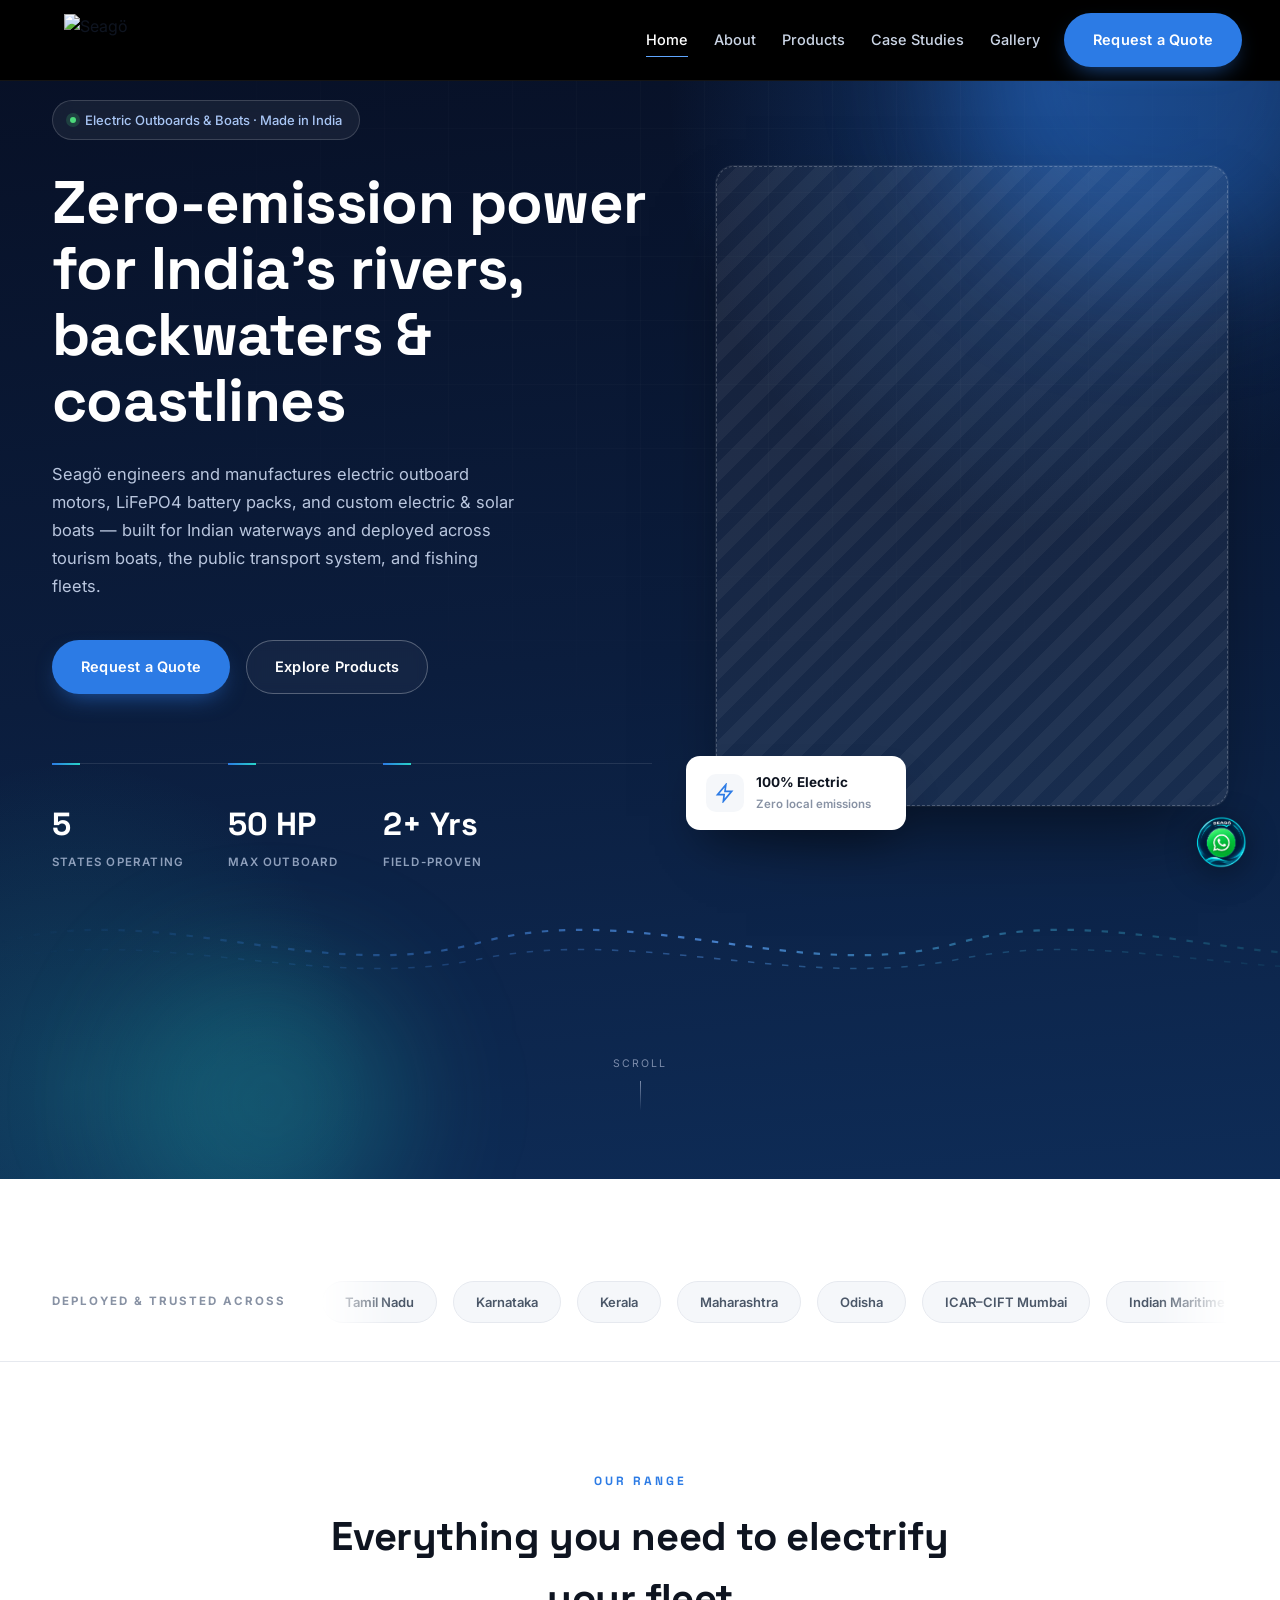
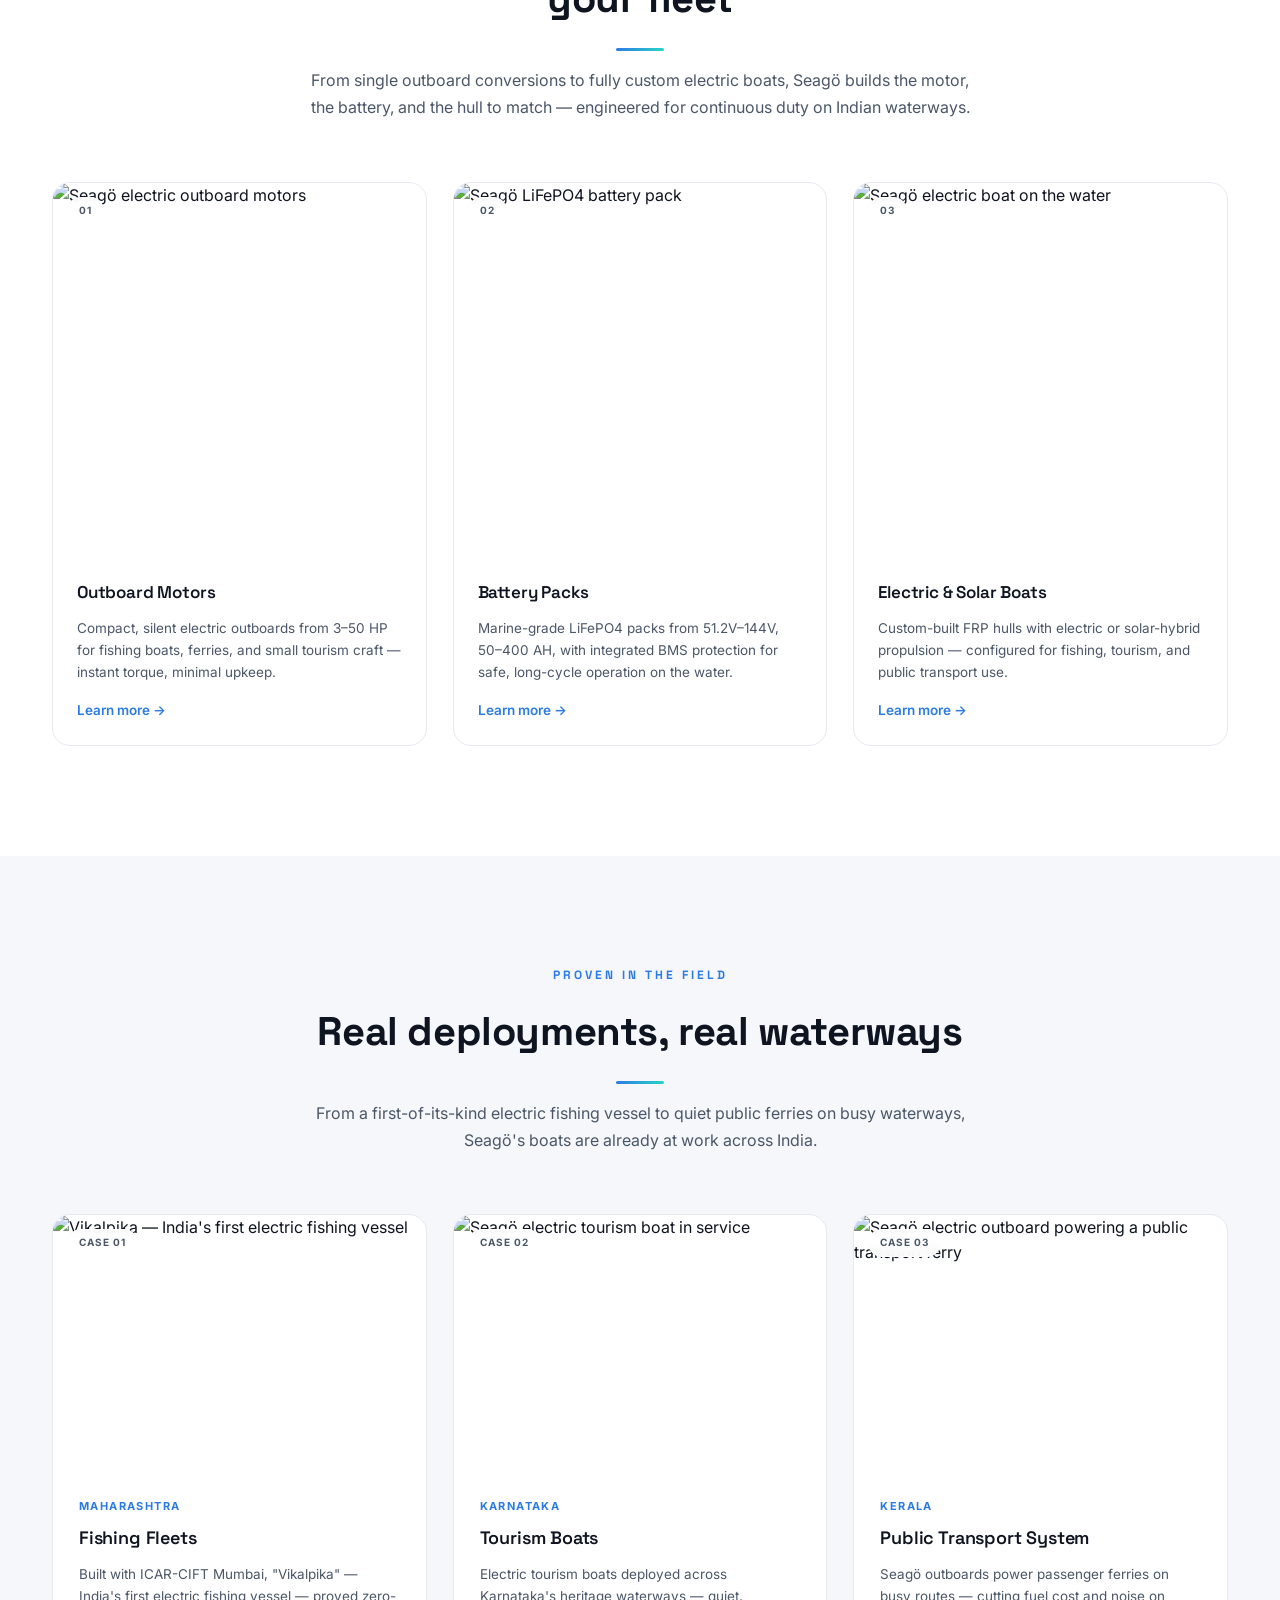
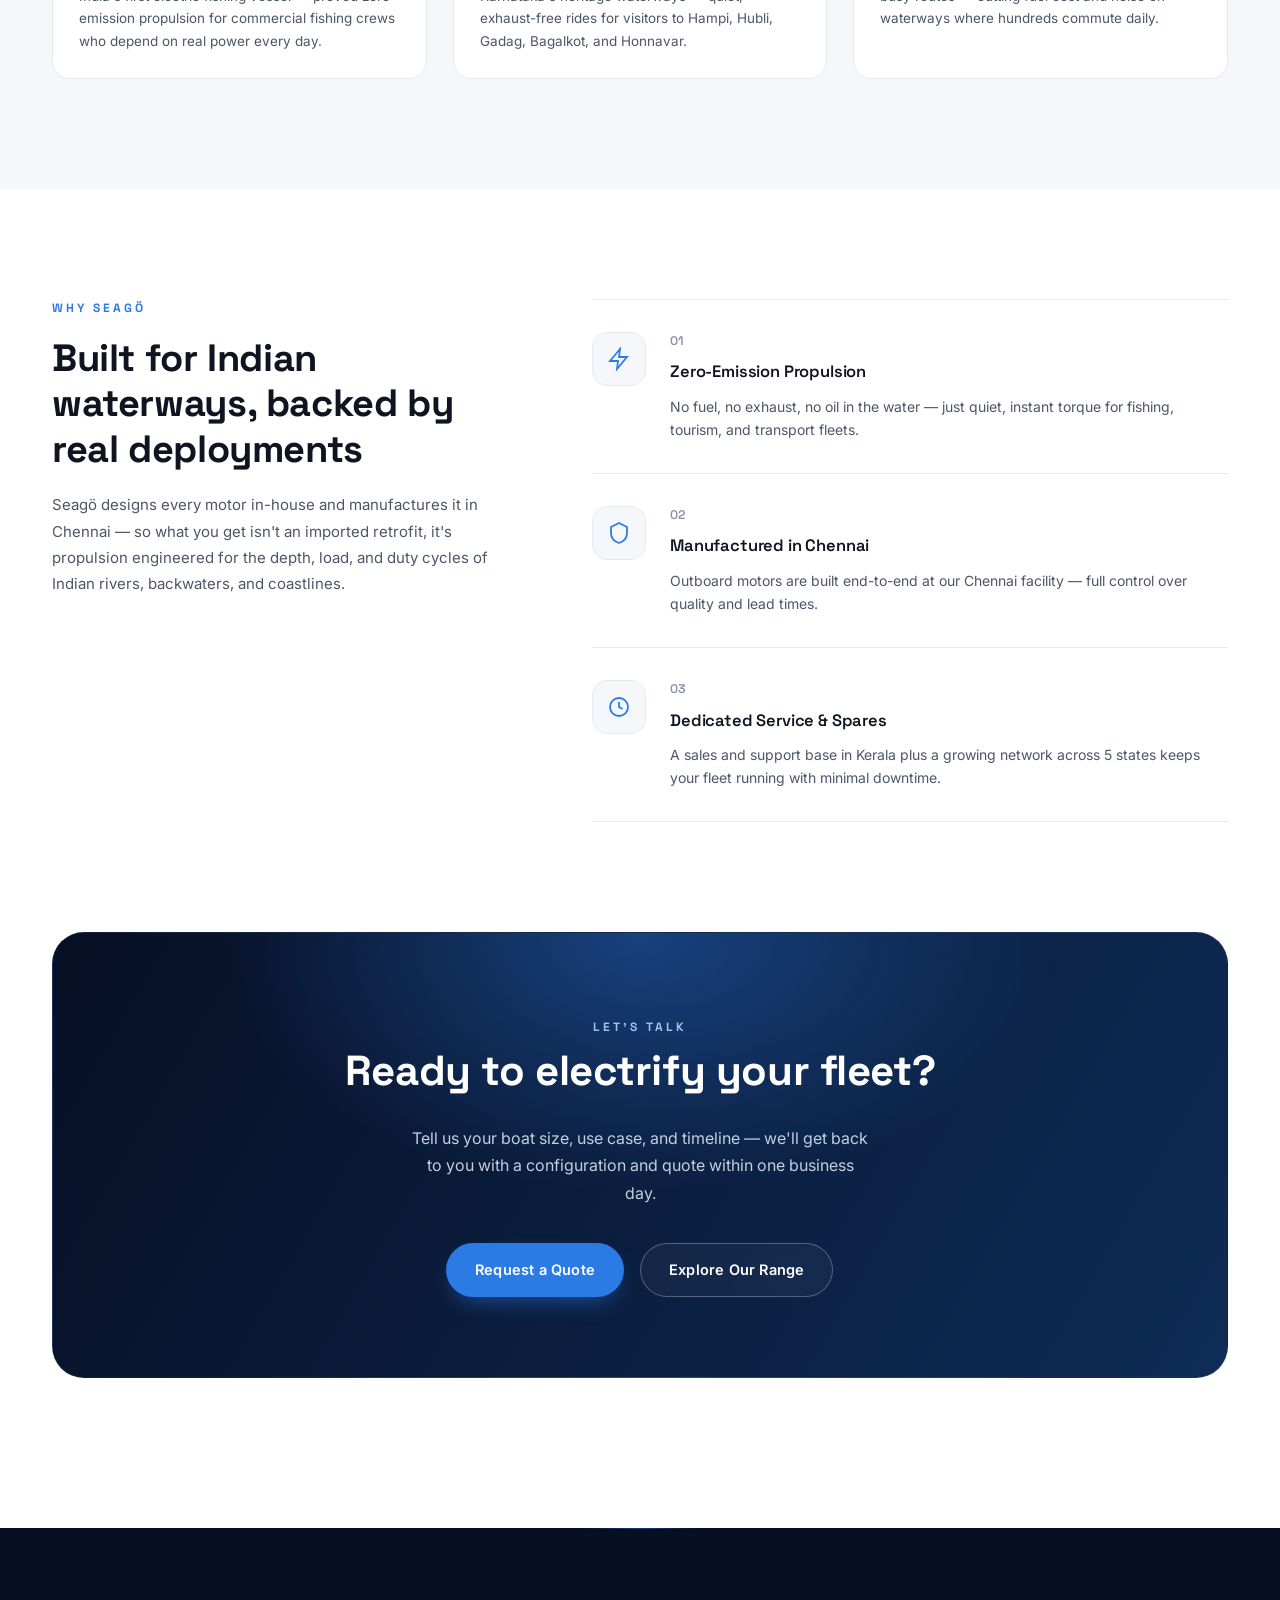
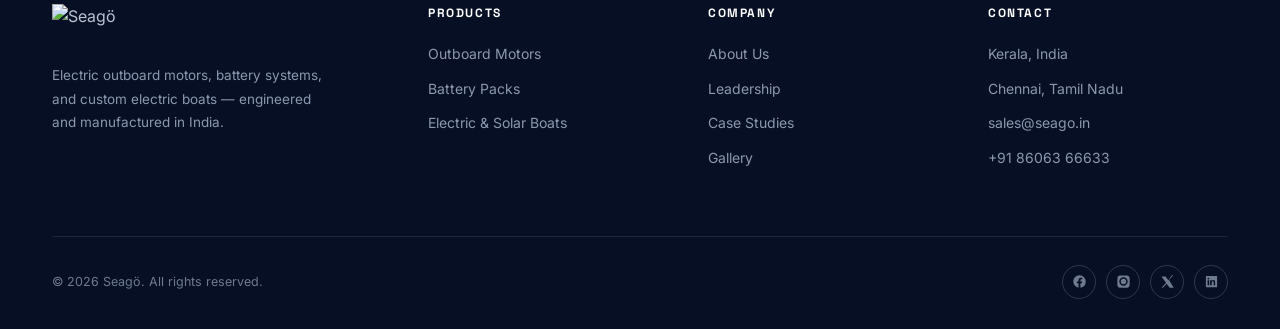
==== commit d4180d0b: "feat: centralize WhatsApp float into single imported layer, enlarge size to 68px, and use uploaded W" ====
--- a/index.html
+++ b/index.html
@@ -395,21 +395,7 @@
   </div>
 </footer>
 
-<!-- ================= WHATSAPP FLOAT ================= -->
-<a class="wa-float" href="https://wa.me/918606366633?text=Hi%20Seag%C3%B6%2C%20I%27d%20like%20to%20know%20more%20about%20your%20electric%20boats%20and%20outboards." target="_blank" rel="noopener" aria-label="Chat on WhatsApp">
-  <!-- Concentric Hydrodynamic Water Ripples -->
-  <span class="wa-ripple-wrap" aria-hidden="true">
-    <span class="wa-ripple wa-ripple-1"></span>
-    <span class="wa-ripple wa-ripple-2"></span>
-  </span>
-
-  <!-- Clean WhatsApp Button Core -->
-  <span class="wa-core">
-    <svg viewBox="0 0 24 24" class="wa-icon" aria-hidden="true"><path d="M17.5 14.4c-.3-.1-1.7-.9-2-1-.3-.1-.5-.1-.6.1-.2.3-.7 1-.9 1.2-.2.2-.3.2-.6.1-.3-.1-1.3-.5-2.4-1.5-.9-.8-1.5-1.8-1.7-2.1-.2-.3 0-.5.1-.6.1-.1.3-.3.4-.5.1-.1.2-.3.3-.4.1-.2 0-.4 0-.5 0-.1-.6-1.5-.8-2-.2-.5-.4-.5-.6-.5h-.5c-.2 0-.5.1-.7.3-.3.3-1 1-1 2.4s1 2.8 1.1 3c.1.2 2 3.1 4.9 4.3.7.3 1.2.5 1.7.6.7.2 1.3.2 1.8.1.5-.1 1.7-.7 2-1.4.2-.6.2-1.2.2-1.3-.1-.1-.3-.2-.6-.3z"/><path d="M12 2a10 10 0 0 0-8.6 15L2 22l5.2-1.4A10 10 0 1 0 12 2zm0 18.2c-1.6 0-3.1-.4-4.4-1.2l-.3-.2-3.1.8.8-3-.2-.3A8.2 8.2 0 1 1 12 20.2z"/></svg>
-  </span>
-
-  <span class="wa-tip">Chat on WhatsApp</span>
-</a>
+
 
 
 <!-- ================= QUOTE MODAL ================= -->
--- a/css/style.css
+++ b/css/style.css
@@ -324,13 +324,13 @@
 .footer-social a:hover{ border-color:#fff; background:rgba(255,255,255,.06); }
 .footer-social svg{ width:15px; height:15px; }
 
-/* ================= WHATSAPP FLOAT — HYDRODYNAMIC WATER RIPPLE ================= */
+/* ================= WHATSAPP FLOAT (CENTRALIZED LAYER) ================= */
 .wa-float {
   position: fixed;
-  right: 26px;
-  bottom: 26px;
-  width: 58px;
-  height: 58px;
+  right: 24px;
+  bottom: 24px;
+  width: 68px;
+  height: 68px;
   display: flex;
   align-items: center;
   justify-content: center;
@@ -339,98 +339,28 @@
   background: transparent;
   cursor: pointer;
   border-radius: 50%;
-  transition: transform 0.25s cubic-bezier(0.16, 1, 0.3, 1);
+  transition: transform 0.2s cubic-bezier(0.16, 1, 0.3, 1), filter 0.2s ease;
 }
 
 .wa-float:hover {
-  transform: translateY(-2px) scale(1.06);
-}
-
-/* Concentric Hydrodynamic Water Ripples */
-.wa-ripple-wrap {
-  position: absolute;
-  inset: -14px;
-  display: flex;
-  align-items: center;
-  justify-content: center;
-  pointer-events: none;
-  z-index: 1;
-}
-
-.wa-ripple {
-  position: absolute;
-  border-radius: 50%;
-  border: 1.5px solid rgba(40, 212, 200, 0.45);
-  box-shadow: 0 0 12px rgba(40, 212, 200, 0.25);
-  animation: wa-water-pulse 3s cubic-bezier(0.22, 1, 0.36, 1) infinite;
-  pointer-events: none;
-}
-
-.wa-ripple-1 {
+  transform: translateY(-3px) scale(1.06);
+  filter: drop-shadow(0 10px 24px rgba(37, 211, 102, 0.45));
+}
+
+.wa-float .wa-img {
   width: 100%;
   height: 100%;
-  animation-delay: 0s;
-}
-
-.wa-ripple-2 {
-  width: 100%;
-  height: 100%;
-  animation-delay: 1.4s;
-}
-
-@keyframes wa-water-pulse {
-  0% {
-    transform: scale(0.68);
-    opacity: 0.85;
-    border-color: rgba(40, 212, 200, 0.65);
-  }
-  50% {
-    opacity: 0.45;
-  }
-  100% {
-    transform: scale(1.28);
-    opacity: 0;
-    border-color: rgba(40, 212, 200, 0);
-  }
-}
-
-.wa-float:hover .wa-ripple {
-  border-color: rgba(40, 212, 200, 0.8);
-  box-shadow: 0 0 16px rgba(40, 212, 200, 0.45);
-}
-
-/* Core WhatsApp Button */
-.wa-core {
-  position: relative;
-  width: 52px;
-  height: 52px;
+  object-fit: contain;
+  display: block;
   border-radius: 50%;
-  background: linear-gradient(135deg, #2EE070 0%, #25D366 60%, #1DA851 100%);
-  display: flex;
-  align-items: center;
-  justify-content: center;
-  box-shadow: 0 6px 20px rgba(7, 18, 38, 0.5), 0 0 0 2px rgba(255, 255, 255, 0.15), inset 0 1px 1px rgba(255, 255, 255, 0.4);
-  z-index: 2;
-  transition: transform 0.2s ease, box-shadow 0.25s ease, background 0.25s ease;
-}
-
-.wa-float:hover .wa-core {
-  background: linear-gradient(135deg, #38EA7B 0%, #28D86B 60%, #20B758 100%);
-  box-shadow: 0 8px 24px rgba(37, 211, 102, 0.55), 0 0 18px rgba(40, 212, 200, 0.5), inset 0 1px 2px rgba(255, 255, 255, 0.5);
-}
-
-.wa-core .wa-icon {
-  width: 27px;
-  height: 27px;
-  fill: #FFFFFF;
-  display: block;
-  filter: drop-shadow(0 1px 1px rgba(0, 0, 0, 0.2));
-}
-
-/* Elegant Tooltip */
+  filter: drop-shadow(0 6px 16px rgba(0, 0, 0, 0.4));
+  transition: transform 0.2s ease;
+}
+
+/* Tooltip */
 .wa-tip {
   position: absolute;
-  right: 74px;
+  right: 80px;
   top: 50%;
   transform: translateY(-50%) translateX(6px);
   background: rgba(7, 18, 38, 0.94);
@@ -439,16 +369,16 @@
   border: 1px solid rgba(40, 212, 200, 0.35);
   color: #FFFFFF;
   font-family: 'Inter', -apple-system, BlinkMacSystemFont, sans-serif;
-  font-size: 12px;
+  font-size: 12.5px;
   font-weight: 600;
   letter-spacing: 0.3px;
-  padding: 6px 14px;
+  padding: 7px 15px;
   border-radius: 999px;
   white-space: nowrap;
   pointer-events: none;
   opacity: 0;
   visibility: hidden;
-  box-shadow: 0 4px 16px rgba(0, 0, 0, 0.4), 0 0 10px rgba(40, 212, 200, 0.15);
+  box-shadow: 0 4px 18px rgba(0, 0, 0, 0.45);
   transition: opacity 0.2s ease, transform 0.2s ease, visibility 0.2s ease;
   z-index: 3;
 }
@@ -470,6 +400,18 @@
   opacity: 1;
   visibility: visible;
   transform: translateY(-50%) translateX(0);
+}
+
+@media (max-width: 600px) {
+  .wa-float {
+    right: 18px;
+    bottom: 18px;
+    width: 62px;
+    height: 62px;
+  }
+  .wa-tip {
+    display: none;
+  }
 }
 
 /* ================= PAGE HEADER (mini hero for interior pages) ================= */
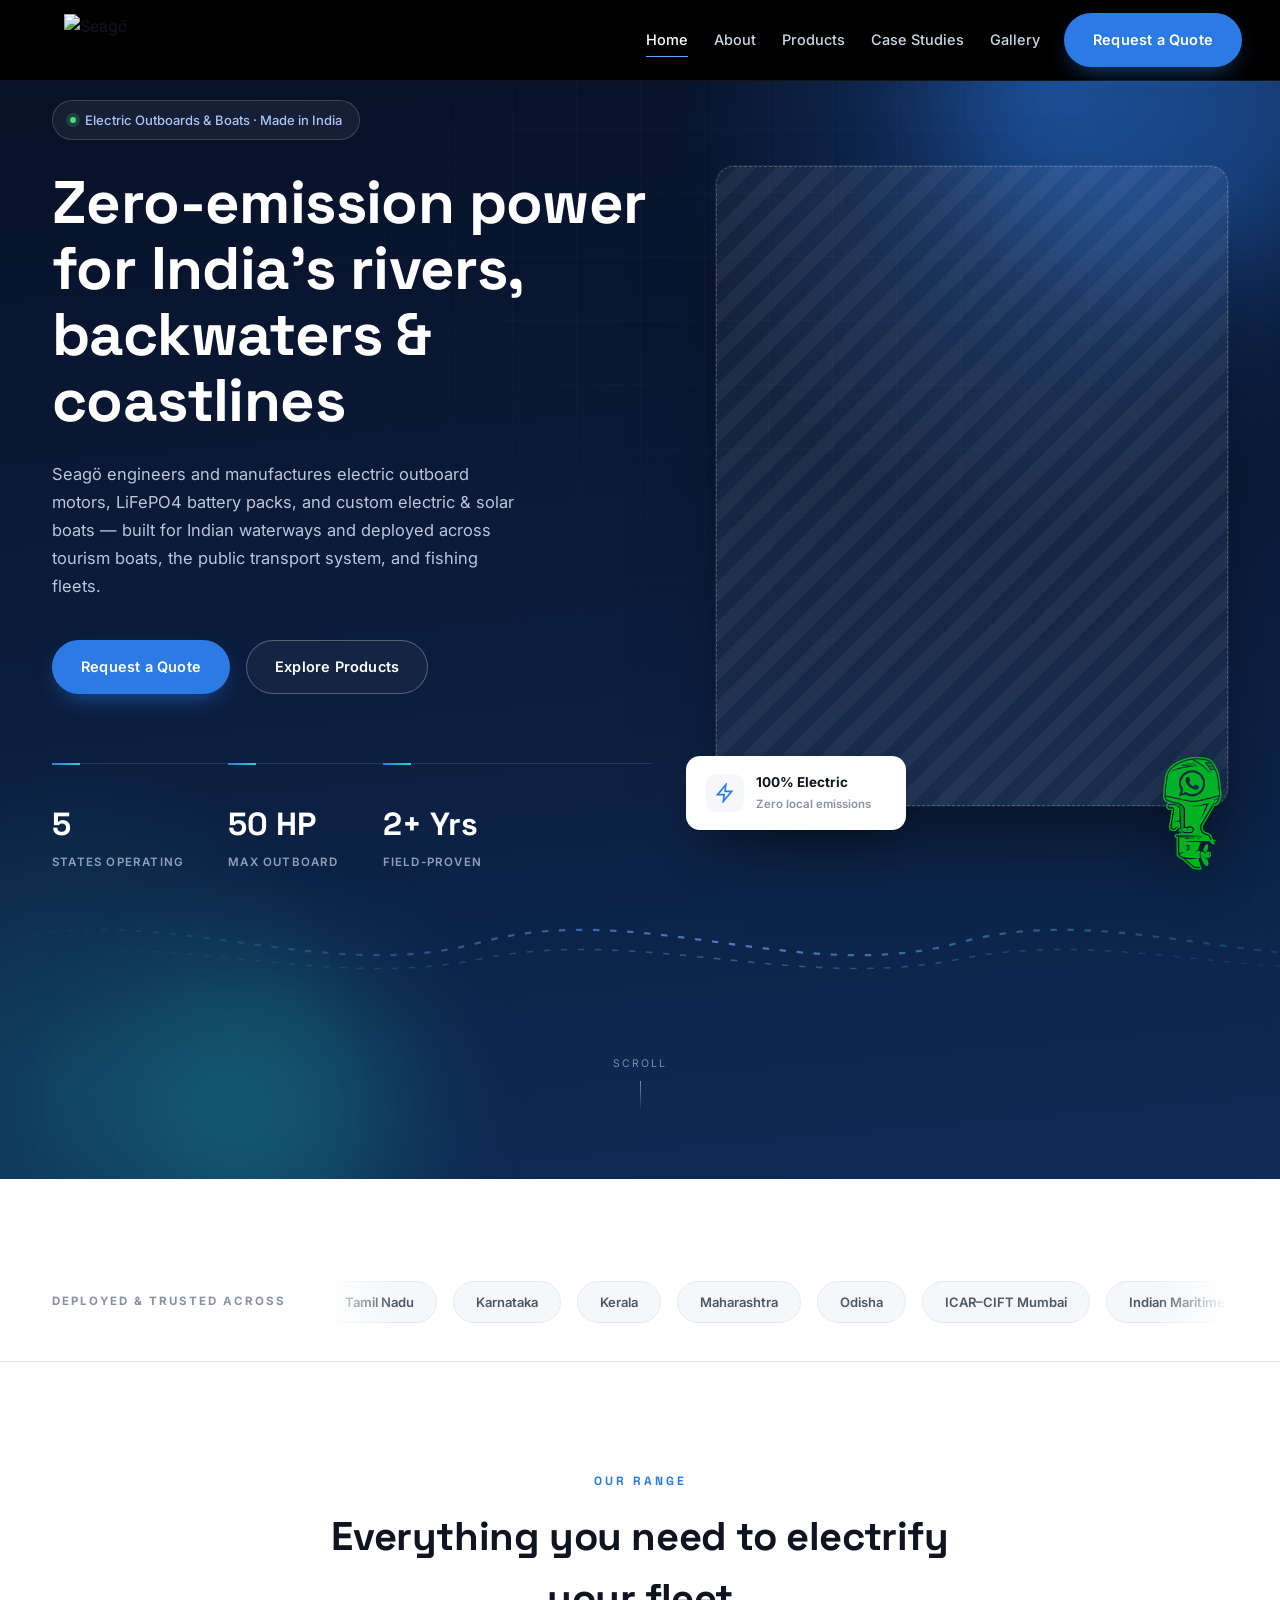
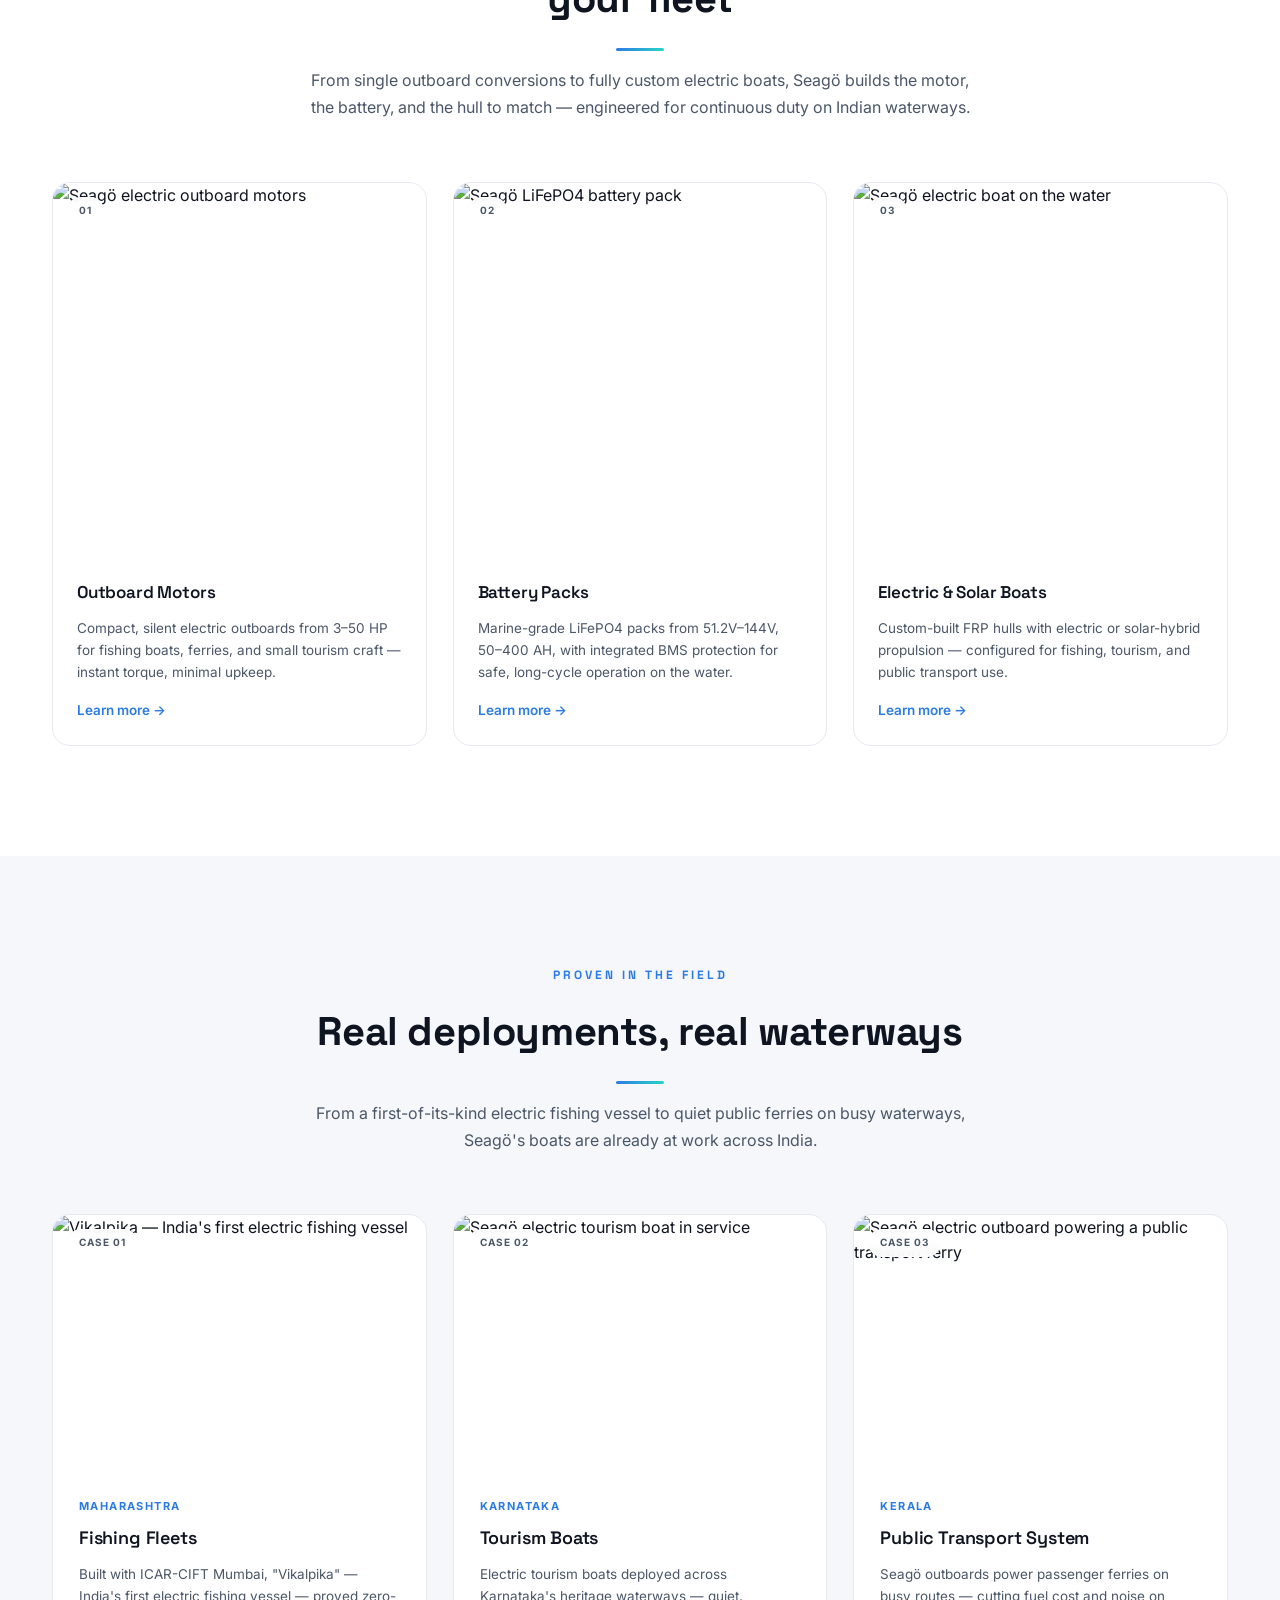
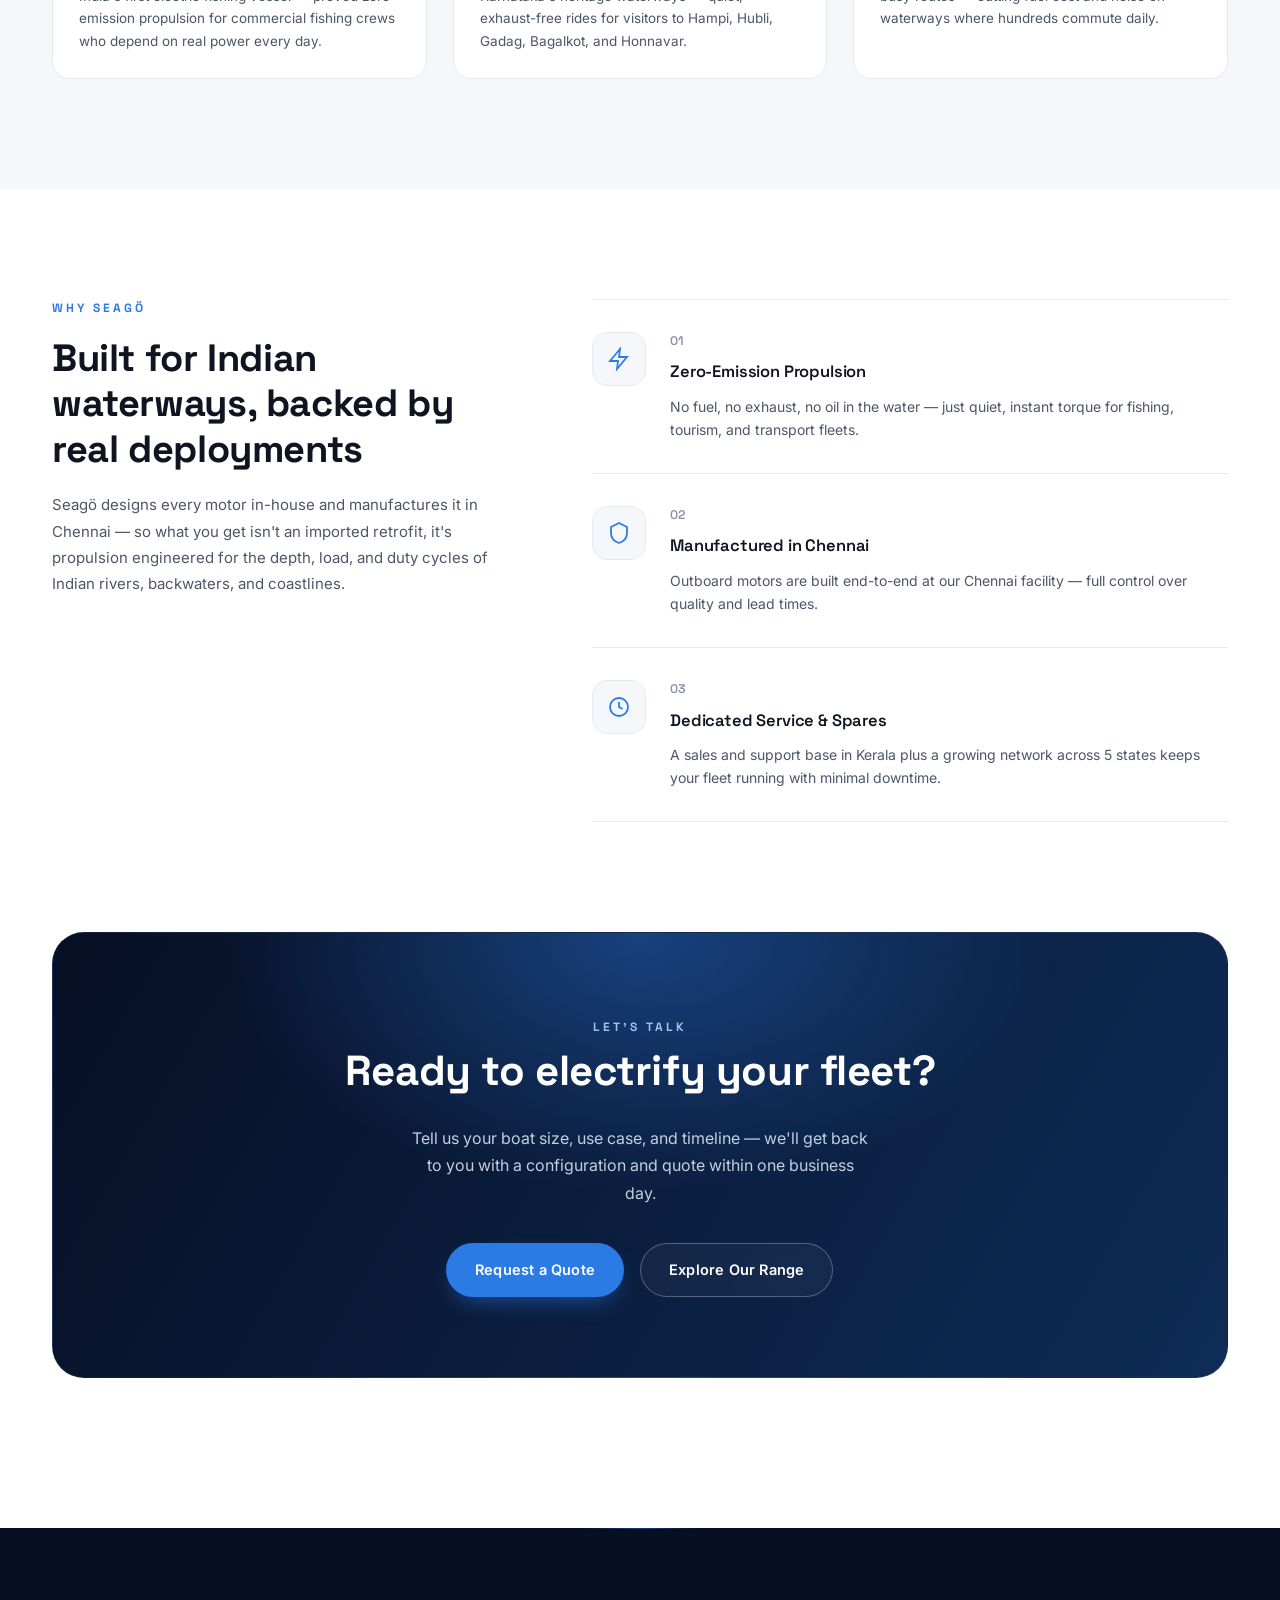
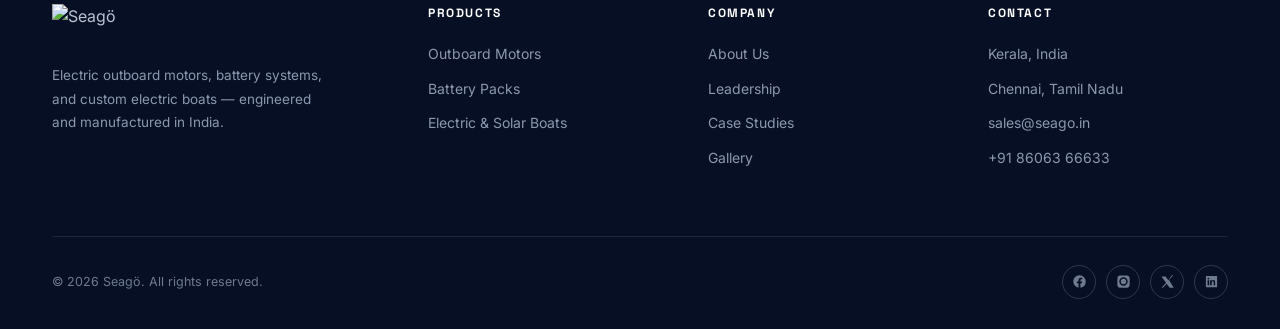
==== commit c3f94b80: "Update founder name to 'Gopish Kumar G' and connect newly uploaded WhatsApp logo" ====
--- a/index.html
+++ b/index.html
@@ -51,7 +51,7 @@
       "description": "Indian manufacturer of electric outboard motors (3–50 HP), marine LiFePO4 battery packs, and custom electric & solar boats.",
       "founder": {
         "@type": "Person",
-        "name": "Gopish Kumar.G"
+        "name": "Gopish Kumar G"
       },
       "email": "sales@seago.in",
       "telephone": "+918606366633",
--- a/css/style.css
+++ b/css/style.css
@@ -327,10 +327,10 @@
 /* ================= WHATSAPP FLOAT (CENTRALIZED LAYER) ================= */
 .wa-float {
   position: fixed;
-  right: 24px;
-  bottom: 24px;
-  width: 68px;
-  height: 68px;
+  right: 28px;
+  bottom: 28px;
+  width: 120px;
+  height: 120px;
   display: flex;
   align-items: center;
   justify-content: center;
@@ -338,13 +338,12 @@
   text-decoration: none;
   background: transparent;
   cursor: pointer;
-  border-radius: 50%;
-  transition: transform 0.2s cubic-bezier(0.16, 1, 0.3, 1), filter 0.2s ease;
+  transition: transform 0.25s cubic-bezier(0.16, 1, 0.3, 1), filter 0.25s ease;
 }
 
 .wa-float:hover {
-  transform: translateY(-3px) scale(1.06);
-  filter: drop-shadow(0 10px 24px rgba(37, 211, 102, 0.45));
+  transform: translateY(-5px) scale(1.06);
+  filter: drop-shadow(0 16px 36px rgba(37, 211, 102, 0.6));
 }
 
 .wa-float .wa-img {
@@ -352,15 +351,14 @@
   height: 100%;
   object-fit: contain;
   display: block;
-  border-radius: 50%;
-  filter: drop-shadow(0 6px 16px rgba(0, 0, 0, 0.4));
+  filter: drop-shadow(0 10px 26px rgba(0, 0, 0, 0.45));
   transition: transform 0.2s ease;
 }
 
 /* Tooltip */
 .wa-tip {
   position: absolute;
-  right: 80px;
+  right: 132px;
   top: 50%;
   transform: translateY(-50%) translateX(6px);
   background: rgba(7, 18, 38, 0.94);
@@ -369,10 +367,10 @@
   border: 1px solid rgba(40, 212, 200, 0.35);
   color: #FFFFFF;
   font-family: 'Inter', -apple-system, BlinkMacSystemFont, sans-serif;
-  font-size: 12.5px;
+  font-size: 14px;
   font-weight: 600;
   letter-spacing: 0.3px;
-  padding: 7px 15px;
+  padding: 9px 20px;
   border-radius: 999px;
   white-space: nowrap;
   pointer-events: none;
@@ -404,10 +402,10 @@
 
 @media (max-width: 600px) {
   .wa-float {
-    right: 18px;
-    bottom: 18px;
-    width: 62px;
-    height: 62px;
+    right: 20px;
+    bottom: 20px;
+    width: 90px;
+    height: 90px;
   }
   .wa-tip {
     display: none;
@@ -435,7 +433,83 @@
 }
 #boats .product-media .ph,
 .product-media:has(.boat-image) .ph,
-.ph:has(.boat-image){ aspect-ratio:16/10; }
+.ph:has(.boat-image){ aspect-ratio:16/10; position:relative; overflow:hidden; }
+
+/* ---------- boat gallery slideshow controls ---------- */
+.boat-slide-frame{
+  position:relative;
+  overflow:hidden;
+}
+.boat-slide-nav{
+  position:absolute;
+  top:50%;
+  transform:translateY(-50%);
+  width:42px;
+  height:42px;
+  border-radius:50%;
+  background:rgba(7,18,38,.75);
+  backdrop-filter:blur(8px);
+  -webkit-backdrop-filter:blur(8px);
+  border:1px solid rgba(255,255,255,.24);
+  color:#FFFFFF;
+  display:flex;
+  align-items:center;
+  justify-content:center;
+  cursor:pointer;
+  z-index:4;
+  transition:background .2s ease, transform .2s ease, border-color .2s ease, box-shadow .2s ease;
+  opacity:.88;
+  padding:0;
+}
+.boat-slide-nav:hover{
+  background:var(--blue);
+  border-color:rgba(255,255,255,.6);
+  transform:translateY(-50%) scale(1.08);
+  box-shadow:0 6px 18px rgba(44,123,229,.45);
+  opacity:1;
+}
+.boat-slide-nav.prev{
+  left:14px;
+}
+.boat-slide-nav.next{
+  right:14px;
+}
+.boat-slide-counter{
+  position:absolute;
+  bottom:14px;
+  left:16px;
+  background:rgba(7,18,38,.85);
+  backdrop-filter:blur(8px);
+  -webkit-backdrop-filter:blur(8px);
+  border:1px solid rgba(255,255,255,.18);
+  color:#FFFFFF;
+  font-family:'Space Grotesk',sans-serif;
+  font-size:12px;
+  font-weight:600;
+  letter-spacing:.5px;
+  padding:4px 11px;
+  border-radius:999px;
+  z-index:3;
+  pointer-events:none;
+}
+@media (max-width:600px){
+  .boat-slide-nav{
+    width:34px;
+    height:34px;
+  }
+  .boat-slide-nav.prev{
+    left:8px;
+  }
+  .boat-slide-nav.next{
+    right:8px;
+  }
+  .boat-slide-counter{
+    bottom:10px;
+    left:10px;
+    font-size:11px;
+    padding:3px 8px;
+  }
+}
 
 /* ---------- boat gallery thumbnails ---------- */
 .boat-thumbs{
@@ -507,6 +581,117 @@
 .hp-picker__unit{ font-size:12.5px; font-weight:700; letter-spacing:1px; text-transform:uppercase; color:var(--muted); margin-left:2px; }
 
 .product-actions{ display:flex; gap:14px; flex-wrap:wrap; }
+
+/* ---------- dynamic product cards grid (for grid-layout sections) ---------- */
+.product-cards-grid{
+  display:grid;
+  grid-template-columns:repeat(auto-fit, minmax(280px, 1fr));
+  gap:26px;
+  margin-top:36px;
+  width:100%;
+}
+.product-grid-card{
+  background:#fff;
+  border:1px solid var(--line);
+  border-radius:14px;
+  overflow:hidden;
+  display:flex;
+  flex-direction:column;
+  transition:transform .25s ease, box-shadow .25s ease, border-color .25s ease;
+}
+.product-grid-card:hover{
+  transform:translateY(-4px);
+  border-color:rgba(44,123,229,.4);
+  box-shadow:0 18px 36px -16px rgba(11,29,61,.18);
+}
+.product-grid-card__media{
+  position:relative;
+  aspect-ratio:16/10;
+  background:#0B1D3D;
+  overflow:hidden;
+}
+.product-grid-card__media img{
+  width:100%;
+  height:100%;
+  object-fit:cover;
+  display:block;
+  transition:transform .4s ease;
+}
+.product-grid-card:hover .product-grid-card__media img{
+  transform:scale(1.04);
+}
+.product-grid-card__badge{
+  position:absolute;
+  top:12px;
+  left:12px;
+  z-index:2;
+  padding:4px 10px;
+  border-radius:100px;
+  background:rgba(11,29,61,.82);
+  color:#fff;
+  backdrop-filter:blur(6px);
+  font-size:11px;
+  font-weight:700;
+  letter-spacing:.5px;
+  font-family:'Space Grotesk',sans-serif;
+}
+.product-grid-card__body{
+  padding:20px 22px 22px;
+  display:flex;
+  flex-direction:column;
+  flex:1;
+}
+.product-grid-card__title{
+  font-size:18px;
+  font-weight:700;
+  font-family:'Space Grotesk',sans-serif;
+  color:var(--ink);
+  margin-bottom:6px;
+}
+.product-grid-card__desc{
+  font-size:14px;
+  line-height:1.6;
+  color:var(--muted);
+  margin-bottom:16px;
+  flex-grow:1;
+}
+.product-grid-card__specs{
+  display:grid;
+  grid-template-columns:1fr 1fr;
+  gap:10px 14px;
+  padding:12px 0;
+  border-top:1px solid var(--line);
+  border-bottom:1px solid var(--line);
+  margin-bottom:16px;
+}
+.product-grid-card__spec-item{
+  display:flex;
+  flex-direction:column;
+}
+.product-grid-card__spec-item span{
+  font-size:10.5px;
+  font-weight:700;
+  letter-spacing:.6px;
+  text-transform:uppercase;
+  color:var(--muted);
+}
+.product-grid-card__spec-item b{
+  font-size:13px;
+  font-weight:600;
+  color:var(--ink);
+  margin-top:2px;
+}
+.product-grid-card__actions{
+  display:flex;
+  gap:10px;
+  align-items:center;
+  margin-top:auto;
+}
+.product-grid-card__actions .btn{
+  flex:1;
+  text-align:center;
+  justify-content:center;
+}
 
 /* ---------- Gallery page: video grid + note card ---------- */
 .trial-grid{ display:grid; grid-template-columns:repeat(3,1fr); gap:26px; }
@@ -914,14 +1099,6 @@
   width:100%;
 }
 
-/* ---------- WhatsApp float polish ---------- */
-.wa-float{
-  transition:transform .3s cubic-bezier(.2,.8,.2,1);
-}
-.wa-float:hover{
-  transform:scale(1.08);
-}
-
 /* ---------- form polish ---------- */
 .form-card{
   border:1px solid var(--line);
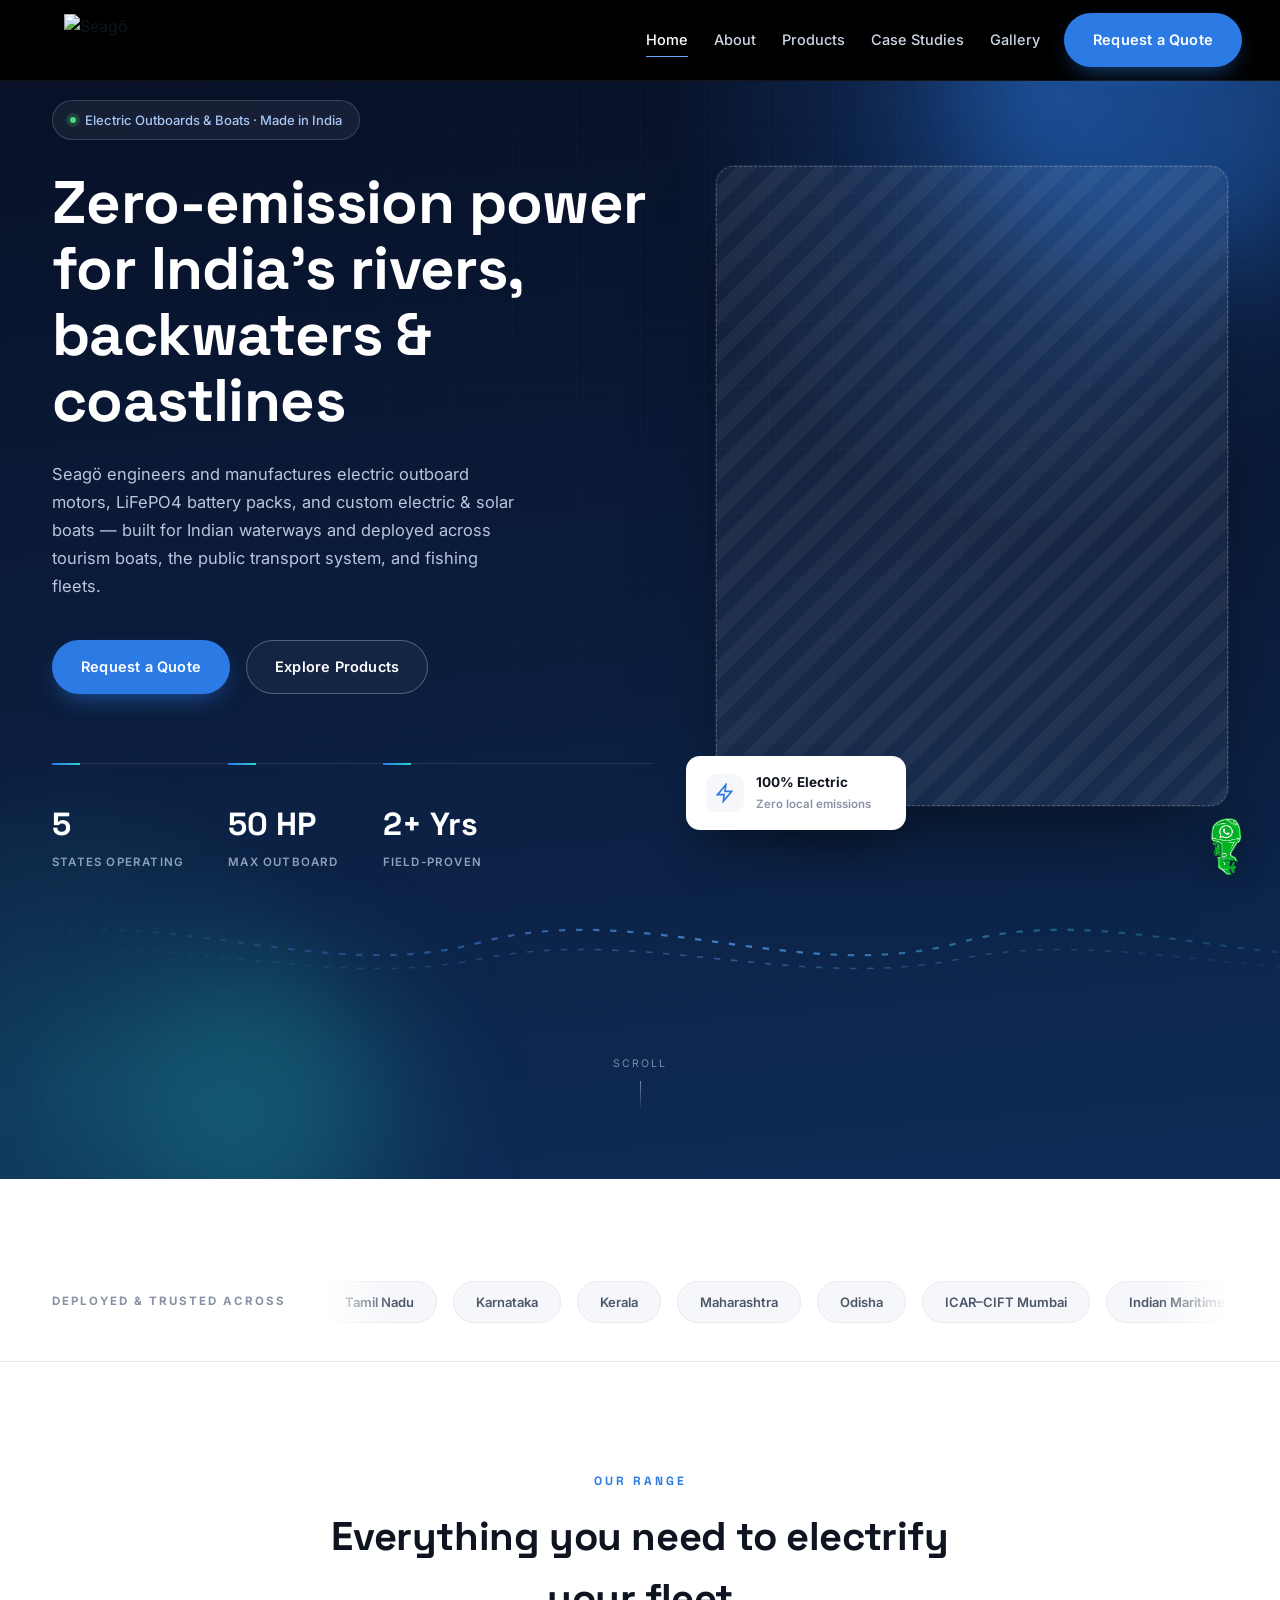
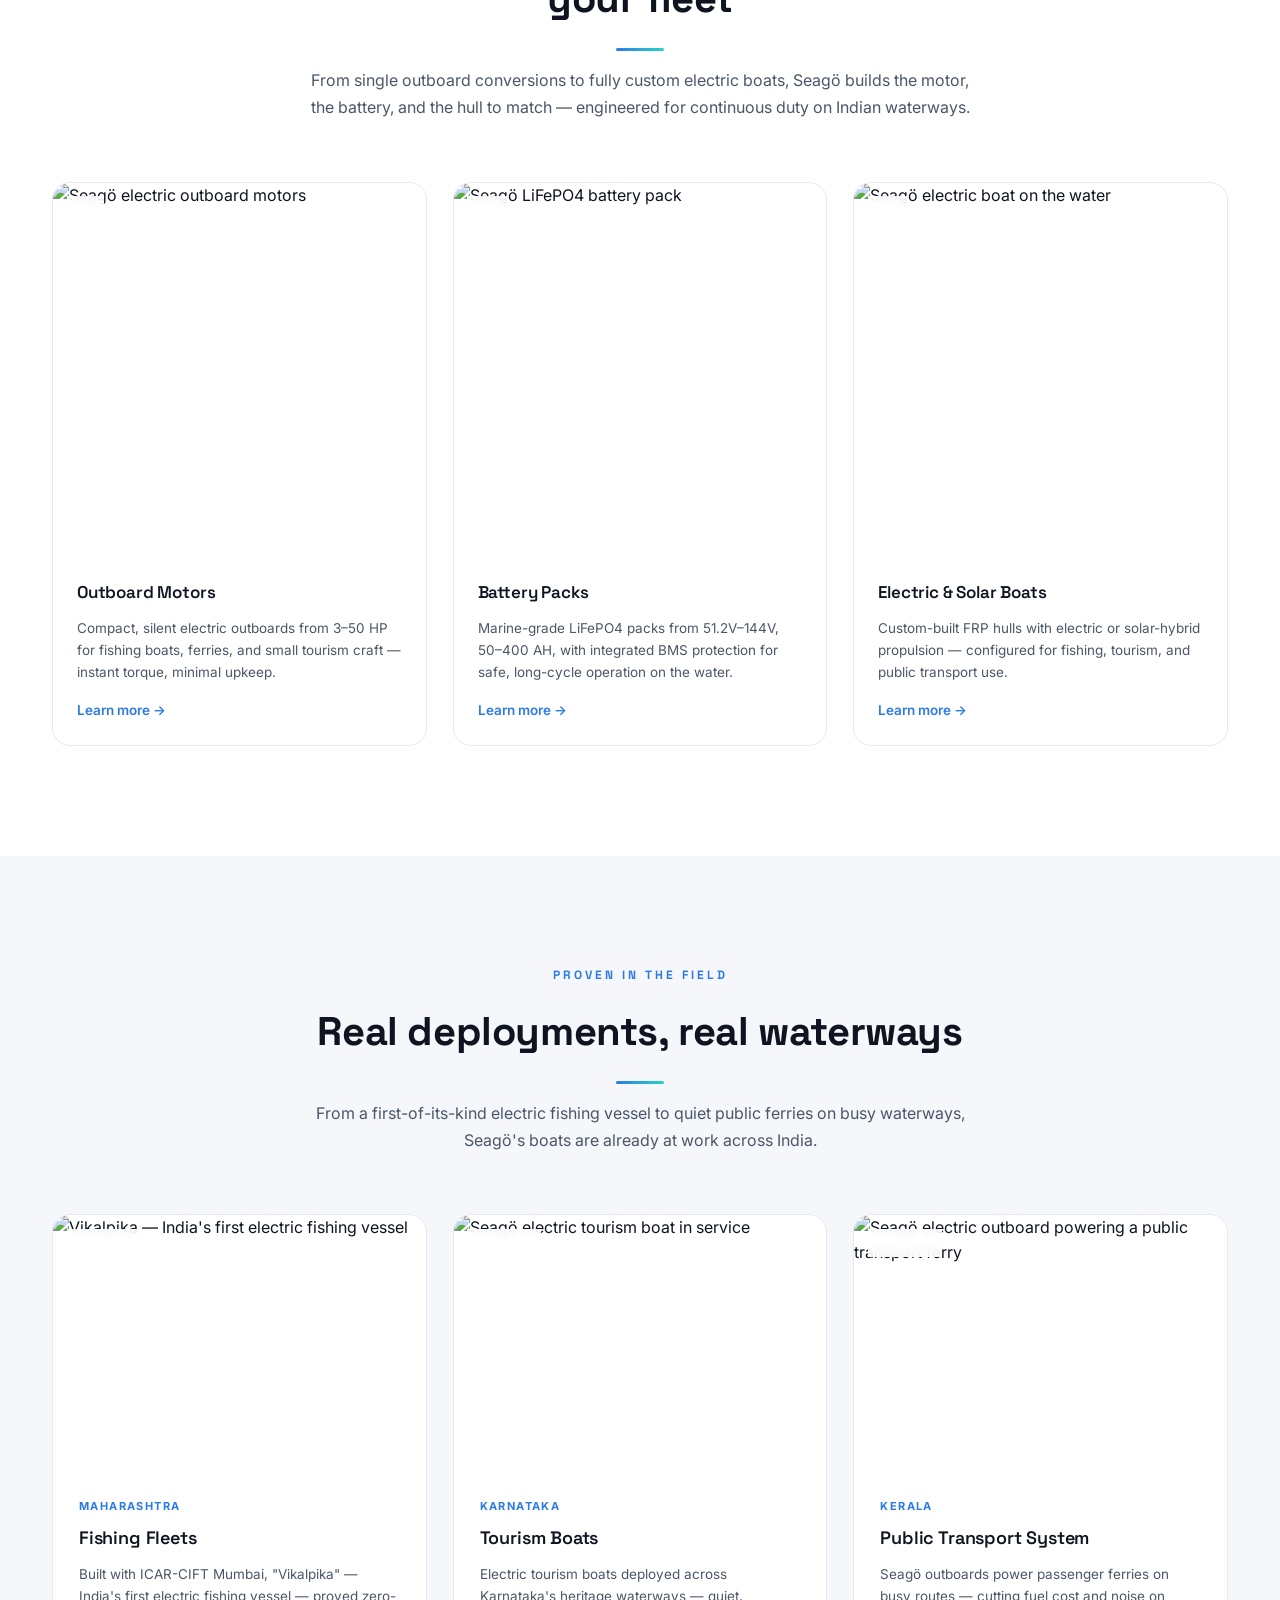
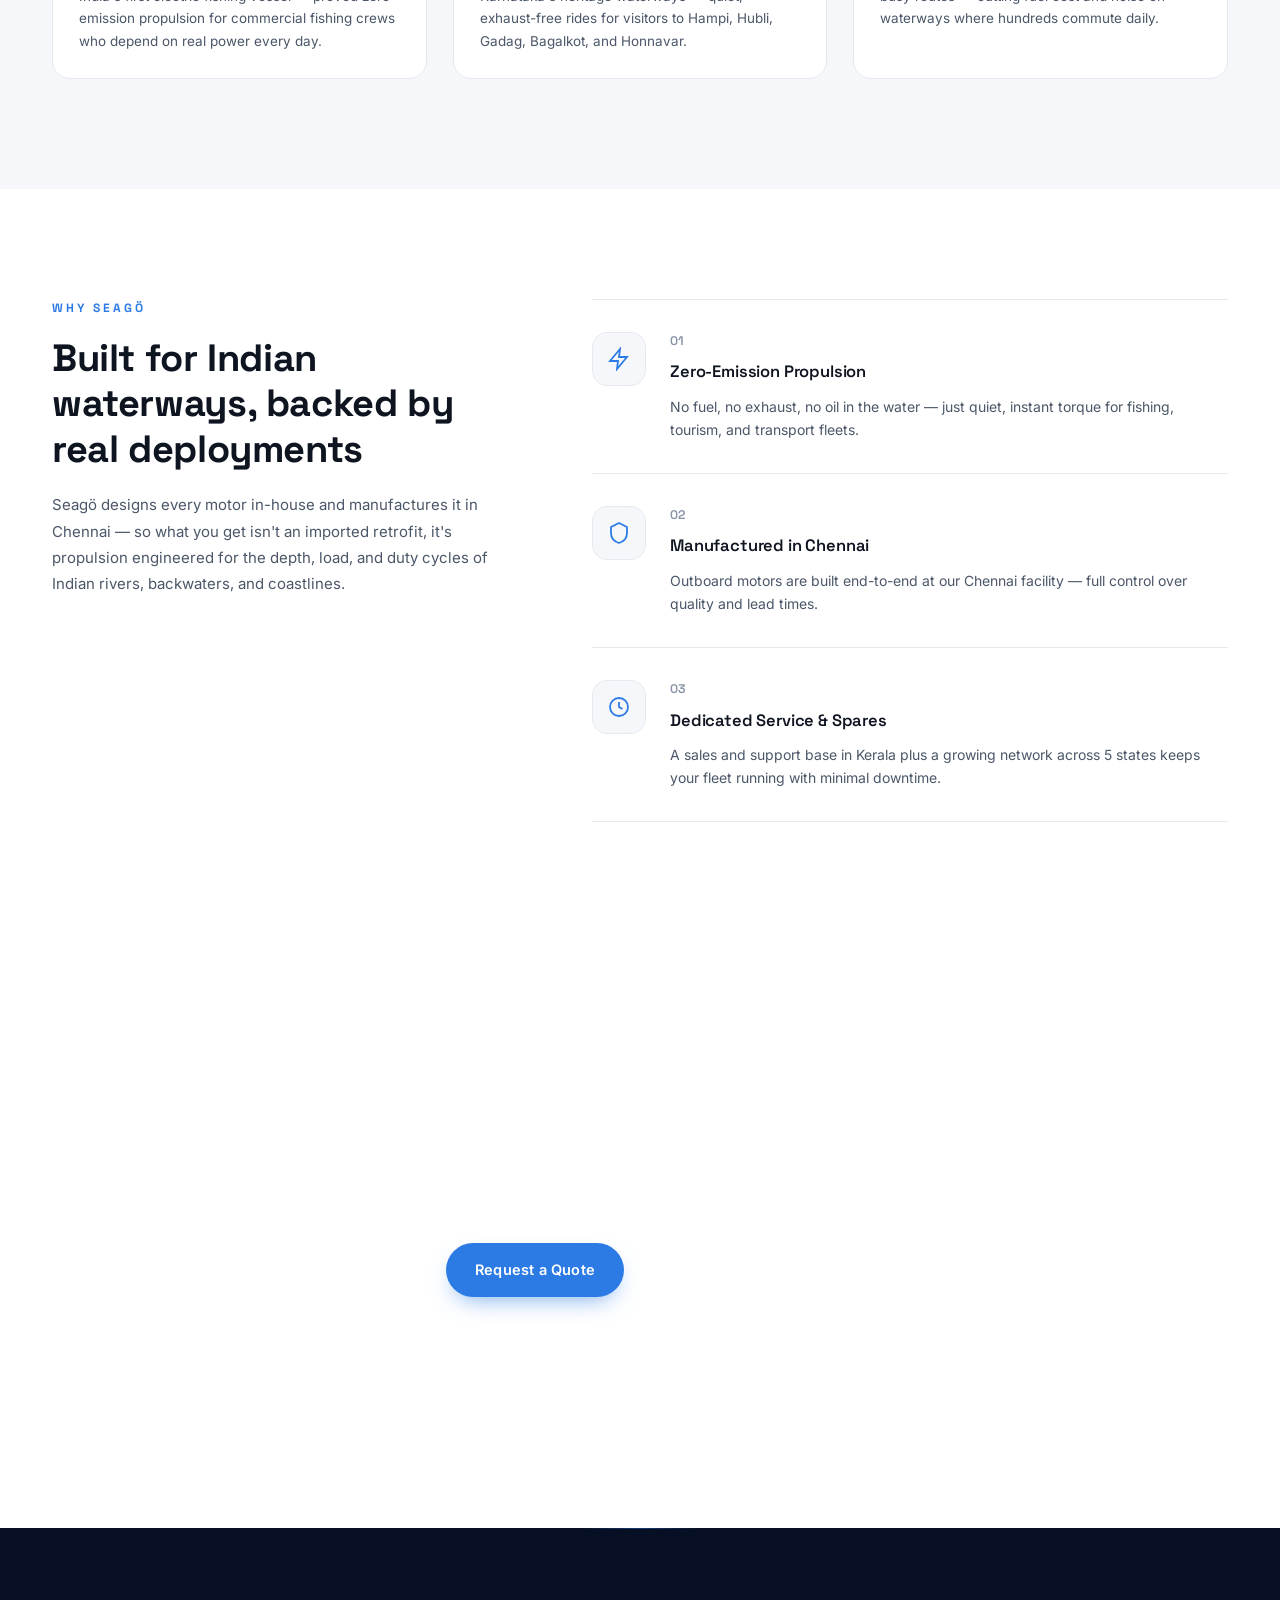
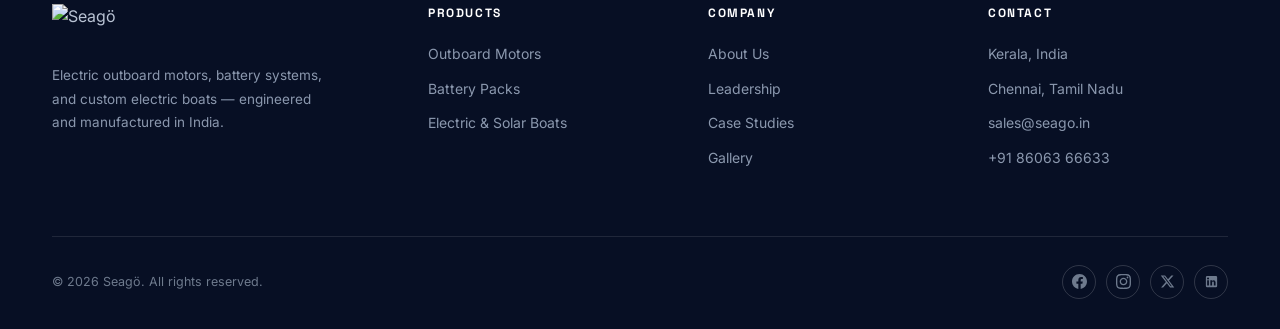
==== commit f0fced14: "Add LinkedIn profile link and upgrade footer social icons to high-end SVGs across all pages" ====
--- a/index.html
+++ b/index.html
@@ -74,7 +74,8 @@
       "sameAs": [
         "https://www.facebook.com/profile.php?id=61595336871370",
         "https://www.instagram.com/seagowaters/",
-        "https://x.com/Seagowaters"
+        "https://x.com/Seagowaters",
+        "https://www.linkedin.com/in/seagowaters"
       ]
     },
     {
@@ -384,12 +385,19 @@
     </div>
     <div class="footer-bottom">
       <span>© 2026 Seagö. All rights reserved.</span>
-      <!-- TODO: add the LinkedIn profile URL once that account exists -->
       <div class="footer-social">
-        <a href="https://www.facebook.com/profile.php?id=61595336871370" target="_blank" rel="noopener" data-social="facebook" aria-label="Facebook"><svg viewBox="0 0 24 24" fill="currentColor"><path d="M22 12a10 10 0 1 0-11.6 9.9v-7H7.9V12h2.5V9.8c0-2.5 1.5-3.9 3.8-3.9 1.1 0 2.2.2 2.2.2v2.4h-1.3c-1.2 0-1.6.8-1.6 1.6V12h2.8l-.4 2.9h-2.4v7A10 10 0 0 0 22 12z"/></svg></a>
-        <a href="https://www.instagram.com/seagowaters/" target="_blank" rel="noopener" data-social="instagram" aria-label="Instagram"><svg viewBox="0 0 24 24" fill="currentColor"><path d="M12 2.2c3.2 0 3.6 0 4.9.1 1.2.1 1.8.2 2.2.4.6.2 1 .5 1.4.9.4.4.7.8.9 1.4.2.4.4 1 .4 2.2.1 1.3.1 1.7.1 4.9s0 3.6-.1 4.9c-.1 1.2-.2 1.8-.4 2.2-.2.6-.5 1-.9 1.4-.4.4-.8.7-1.4.9-.4.2-1 .4-2.2.4-1.3.1-1.7.1-4.9.1s-3.6 0-4.9-.1c-1.2-.1-1.8-.2-2.2-.4-.6-.2-1-.5-1.4-.9-.4-.4-.7-.8-.9-1.4-.2-.4-.4-1-.4-2.2C2.2 15.6 2.2 15.2 2.2 12s0-3.6.1-4.9c.1-1.2.2-1.8.4-2.2.2-.6.5-1 .9-1.4.4-.4.8-.7 1.4-.9.4-.2 1-.4 2.2-.4C8.4 2.2 8.8 2.2 12 2.2zm0 3.1A6.7 6.7 0 1 0 18.7 12 6.7 6.7 0 0 0 12 5.3zm0 11A4.3 4.3 0 1 1 16.3 12 4.3 4.3 0 0 1 12 16.3zm6.9-11.3a1.6 1.6 0 1 1-1.6-1.6 1.6 1.6 0 0 1 1.6 1.6z"/></svg></a>
-        <a href="https://x.com/Seagowaters" target="_blank" rel="noopener" data-social="twitter" aria-label="X (Twitter)"><svg viewBox="0 0 24 24" fill="currentColor"><path d="M18.9 2H21l-6.6 7.5L22 22h-6.5l-5-6.6L4.7 22H2.6l7-8-7.3-9.9h6.6l4.5 6z"/></svg></a>
-        <a href="#" data-social="linkedin" aria-label="LinkedIn"><svg viewBox="0 0 24 24" fill="currentColor"><path d="M20.4 3H3.6A.6.6 0 0 0 3 3.6v16.8a.6.6 0 0 0 .6.6h16.8a.6.6 0 0 0 .6-.6V3.6a.6.6 0 0 0-.6-.6zM8.3 18.1H5.7V9.9h2.6v8.2zM7 8.8a1.5 1.5 0 1 1 0-3 1.5 1.5 0 0 1 0 3zm11.1 9.3h-2.6v-4.3c0-1 0-2.4-1.5-2.4s-1.7 1.1-1.7 2.3v4.4H9.7V9.9h2.5v1.1a2.7 2.7 0 0 1 2.5-1.4c2.6 0 3.1 1.7 3.1 4v4.5z"/></svg></a>
+        <a href="https://www.facebook.com/profile.php?id=61595336871370" target="_blank" rel="noopener" data-social="facebook" aria-label="Facebook">
+          <svg viewBox="0 0 24 24" width="16" height="16" fill="currentColor" aria-hidden="true"><path d="M24 12.073c0-6.627-5.373-12-12-12s-12 5.373-12 12c0 5.99 4.388 10.954 10.125 11.854v-8.385H7.078v-3.47h3.047V9.43c0-3.007 1.792-4.669 4.533-4.669 1.312 0 2.686.235 2.686.235v2.953H15.83c-1.491 0-1.956.925-1.956 1.874v2.25h3.328l-.532 3.47h-2.796v8.385C19.612 23.027 24 18.062 24 12.073z"/></svg>
+        </a>
+        <a href="https://www.instagram.com/seagowaters/" target="_blank" rel="noopener" data-social="instagram" aria-label="Instagram">
+          <svg viewBox="0 0 24 24" width="16" height="16" fill="currentColor" aria-hidden="true"><path d="M12 2.163c3.204 0 3.584.012 4.85.07 3.252.148 4.771 1.691 4.919 4.919.058 1.265.069 1.645.069 4.849 0 3.205-.012 3.584-.069 4.849-.149 3.225-1.664 4.771-4.919 4.919-1.266.058-1.644.07-4.85.07-3.204 0-3.584-.012-4.849-.07-3.26-.149-4.771-1.699-4.919-4.92-.058-1.265-.07-1.644-.07-4.849 0-3.204.013-3.583.07-4.849.149-3.227 1.664-4.771 4.919-4.919 1.266-.057 1.645-.069 4.849-.069zm0-2.163c-3.259 0-3.667.014-4.947.072-4.358.2-6.78 2.618-6.98 6.98-.059 1.281-.073 1.689-.073 4.948 0 3.259.014 3.668.072 4.948.2 4.358 2.618 6.78 6.98 6.98 1.281.058 1.689.072 4.948.072 3.259 0 3.668-.014 4.948-.072 4.354-.2 6.782-2.618 6.979-6.98.059-1.28.073-1.689.073-4.948 0-3.259-.014-3.667-.072-4.947-.196-4.354-2.617-6.78-6.979-6.98-1.281-.059-1.69-.073-4.949-.073zm0 5.838c-3.403 0-6.162 2.759-6.162 6.162s2.759 6.163 6.162 6.163 6.162-2.759 6.162-6.163c0-3.403-2.759-6.162-6.162-6.162zm0 10.162c-2.209 0-4-1.79-4-4 0-2.209 1.791-4 4-4s4 1.791 4 4c0 2.21-1.791 4-4 4zm6.406-11.845c-.796 0-1.441.645-1.441 1.44s.645 1.44 1.441 1.44c.795 0 1.439-.645 1.439-1.44s-.644-1.44-1.439-1.44z"/></svg>
+        </a>
+        <a href="https://x.com/Seagowaters" target="_blank" rel="noopener" data-social="twitter" aria-label="X (Twitter)">
+          <svg viewBox="0 0 24 24" width="16" height="16" fill="currentColor" aria-hidden="true"><path d="M18.244 2.25h3.308l-7.227 8.26 8.502 11.24H16.17l-5.214-6.817L4.99 21.75H1.68l7.73-8.835L1.254 2.25H8.08l4.713 6.231zm-1.161 17.52h1.833L7.084 4.126H5.117z"/></svg>
+        </a>
+        <a href="https://www.linkedin.com/in/seagowaters" target="_blank" rel="noopener" data-social="linkedin" aria-label="LinkedIn">
+          <svg viewBox="0 0 24 24" width="16" height="16" fill="currentColor" aria-hidden="true"><path d="M19 3a2 2 0 0 1 2 2v14a2 2 0 0 1-2 2H5a2 2 0 0 1-2-2V5a2 2 0 0 1 2-2h14m-.5 15.5v-5.3a3.26 3.26 0 0 0-3.26-3.26c-.85 0-1.84.52-2.28 1.3v-1.11h-2.79v8.37h2.79v-4.93c0-.77.62-1.4 1.39-1.4a1.4 1.4 0 0 1 1.4 1.4v4.93h2.75M6.46 8.76a1.65 1.65 0 1 0 0-3.3 1.65 1.65 0 0 0 0 3.3m1.39 9.74v-8.37H5.07v8.37h2.78z"/></svg>
+        </a>
       </div>
     </div>
   </div>
--- a/css/style.css
+++ b/css/style.css
@@ -327,10 +327,10 @@
 /* ================= WHATSAPP FLOAT (CENTRALIZED LAYER) ================= */
 .wa-float {
   position: fixed;
-  right: 28px;
-  bottom: 28px;
-  width: 120px;
-  height: 120px;
+  right: 24px;
+  bottom: 24px;
+  width: 60px;
+  height: 60px;
   display: flex;
   align-items: center;
   justify-content: center;
@@ -342,8 +342,8 @@
 }
 
 .wa-float:hover {
-  transform: translateY(-5px) scale(1.06);
-  filter: drop-shadow(0 16px 36px rgba(37, 211, 102, 0.6));
+  transform: translateY(-4px) scale(1.08);
+  filter: drop-shadow(0 8px 20px rgba(37, 211, 102, 0.55));
 }
 
 .wa-float .wa-img {
@@ -351,14 +351,14 @@
   height: 100%;
   object-fit: contain;
   display: block;
-  filter: drop-shadow(0 10px 26px rgba(0, 0, 0, 0.45));
+  filter: drop-shadow(0 4px 14px rgba(0, 0, 0, 0.35));
   transition: transform 0.2s ease;
 }
 
 /* Tooltip */
 .wa-tip {
   position: absolute;
-  right: 132px;
+  right: calc(100% + 12px);
   top: 50%;
   transform: translateY(-50%) translateX(6px);
   background: rgba(7, 18, 38, 0.94);
@@ -367,10 +367,10 @@
   border: 1px solid rgba(40, 212, 200, 0.35);
   color: #FFFFFF;
   font-family: 'Inter', -apple-system, BlinkMacSystemFont, sans-serif;
-  font-size: 14px;
+  font-size: 13.5px;
   font-weight: 600;
   letter-spacing: 0.3px;
-  padding: 9px 20px;
+  padding: 8px 16px;
   border-radius: 999px;
   white-space: nowrap;
   pointer-events: none;
@@ -402,10 +402,10 @@
 
 @media (max-width: 600px) {
   .wa-float {
-    right: 20px;
-    bottom: 20px;
-    width: 90px;
-    height: 90px;
+    right: 16px;
+    bottom: 16px;
+    width: 50px;
+    height: 50px;
   }
   .wa-tip {
     display: none;
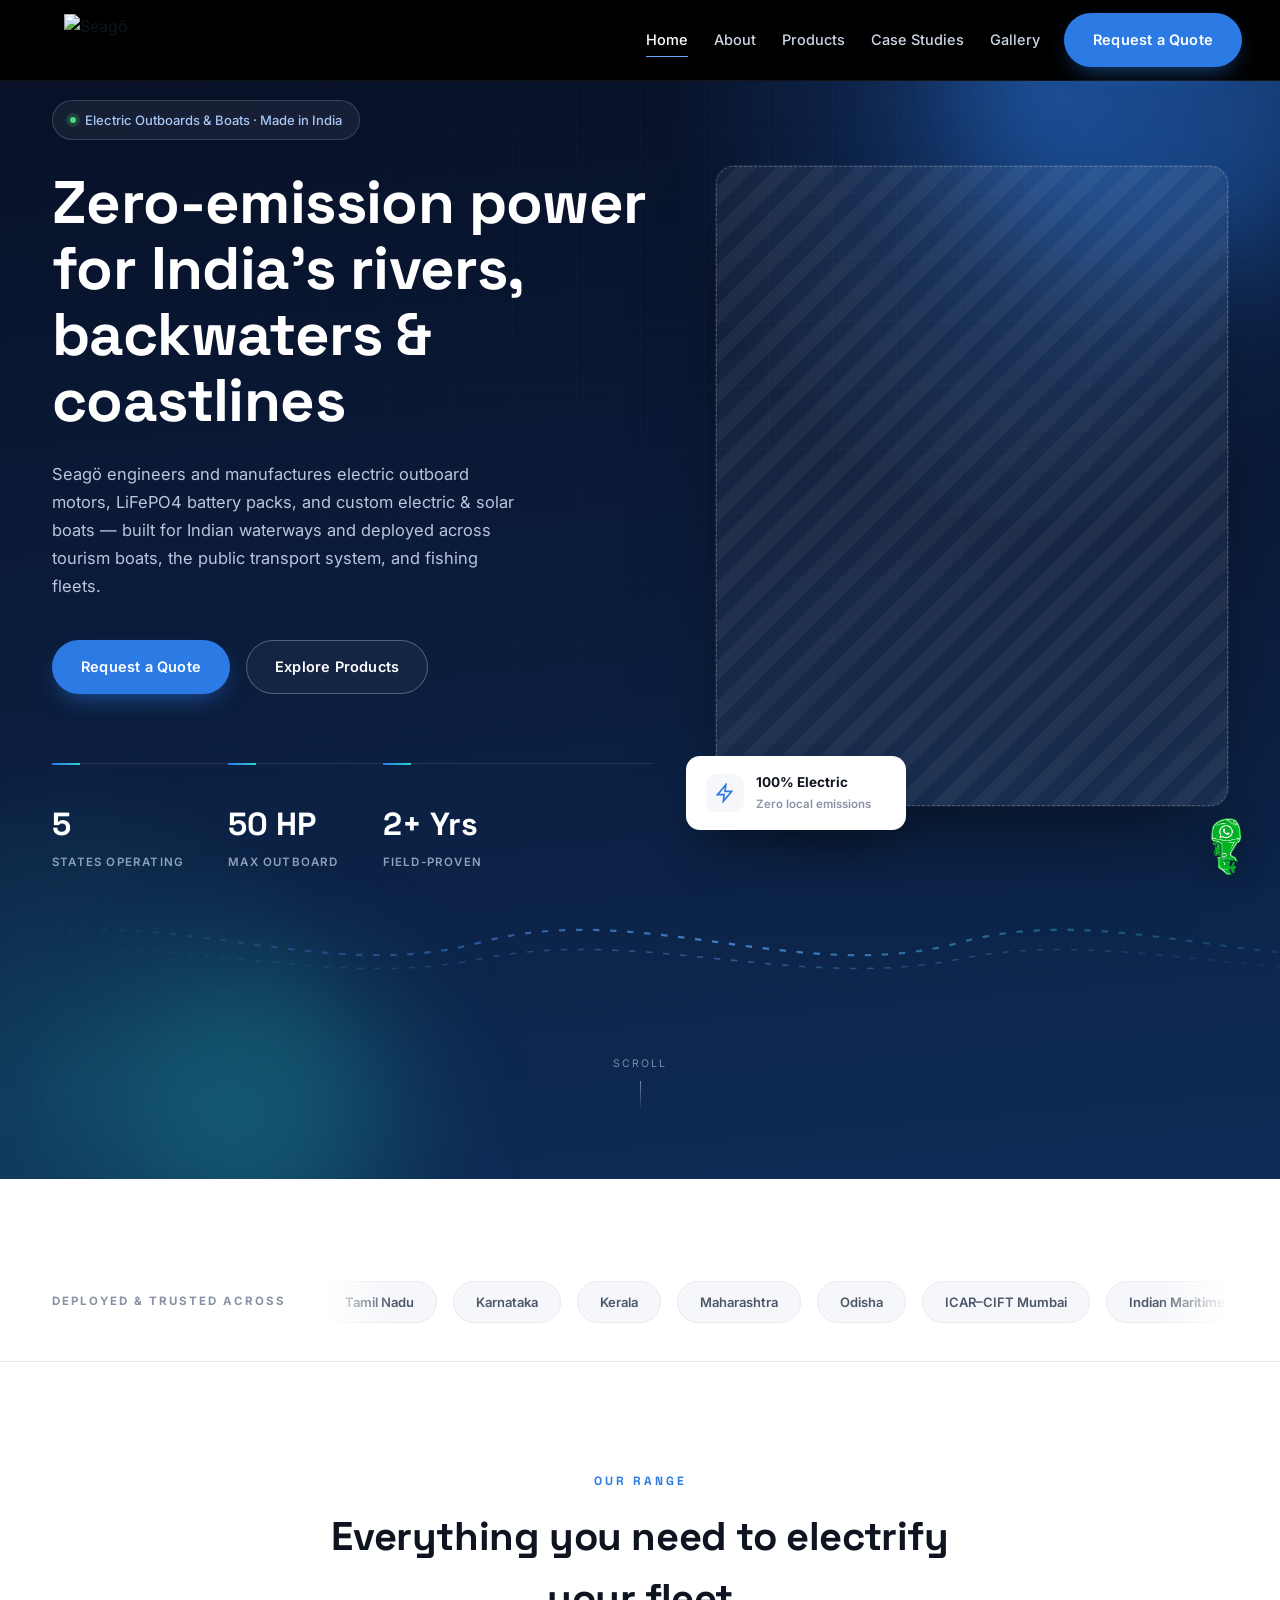
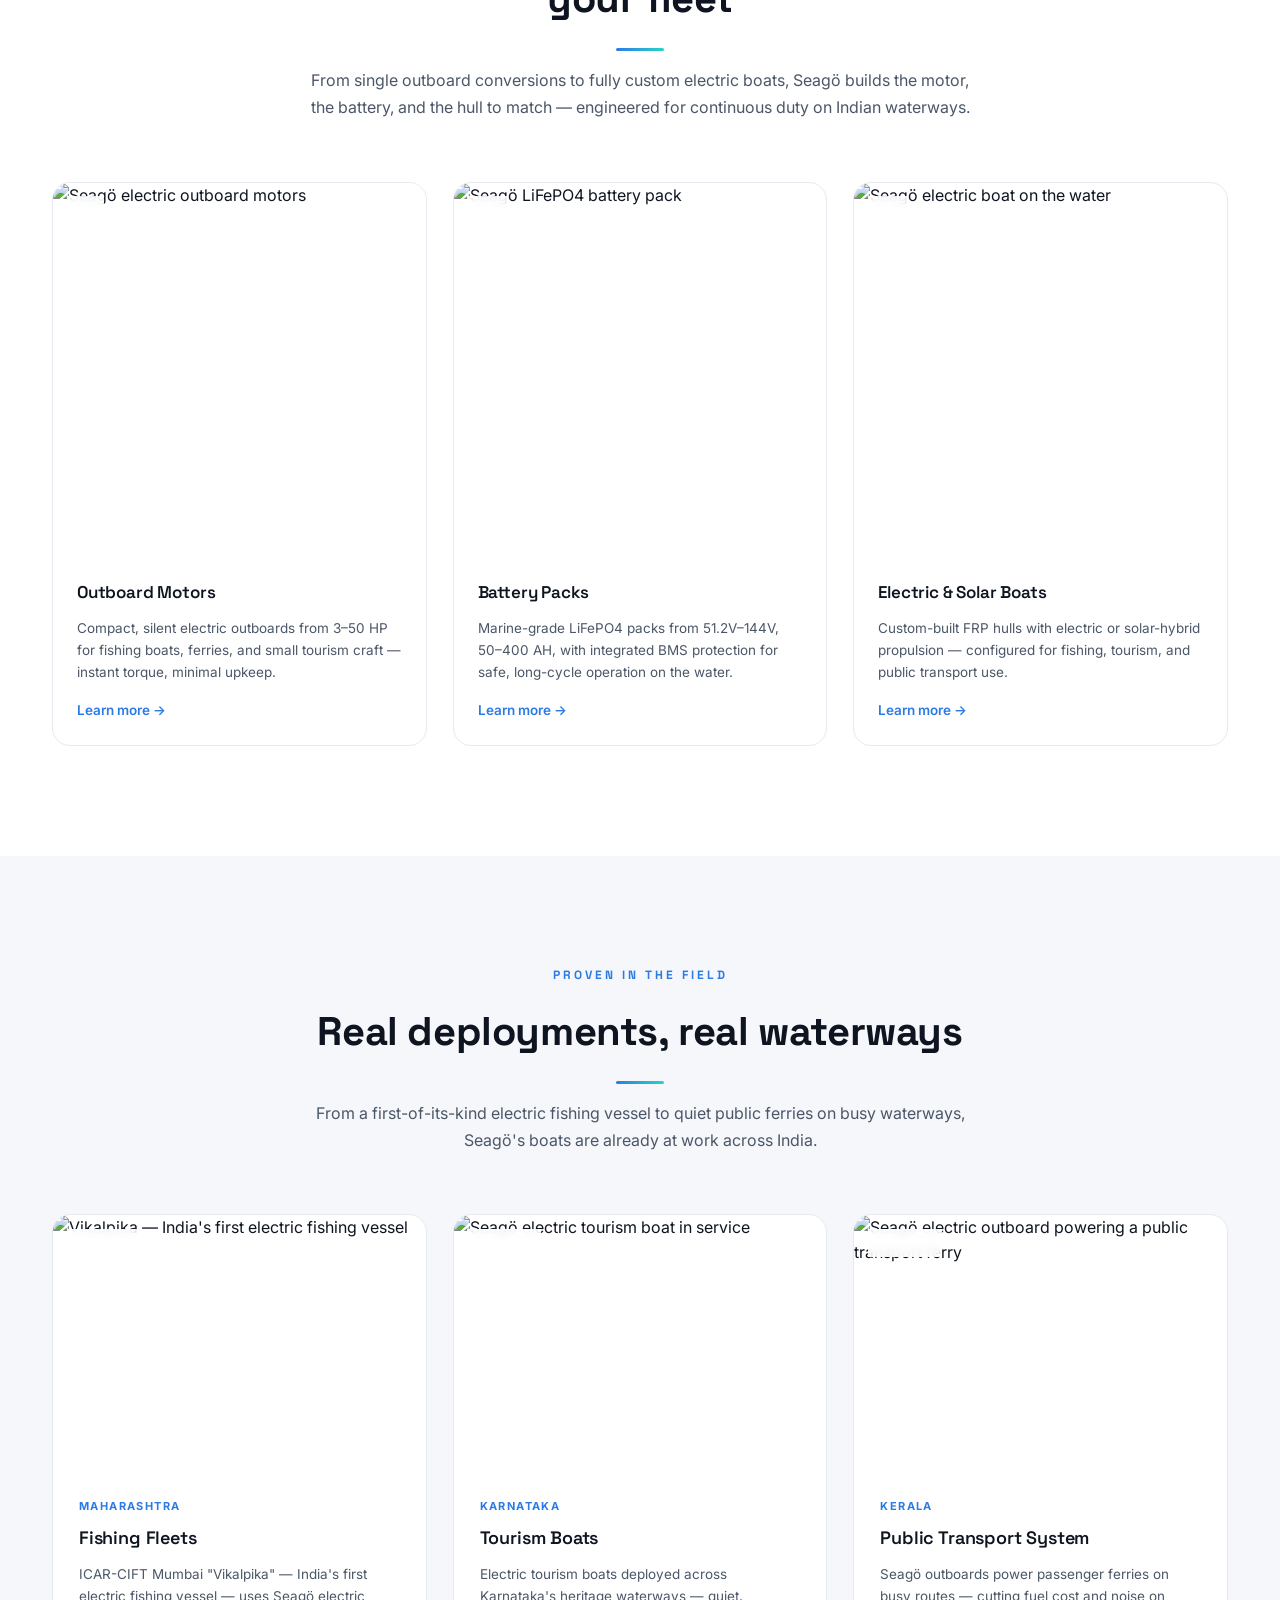
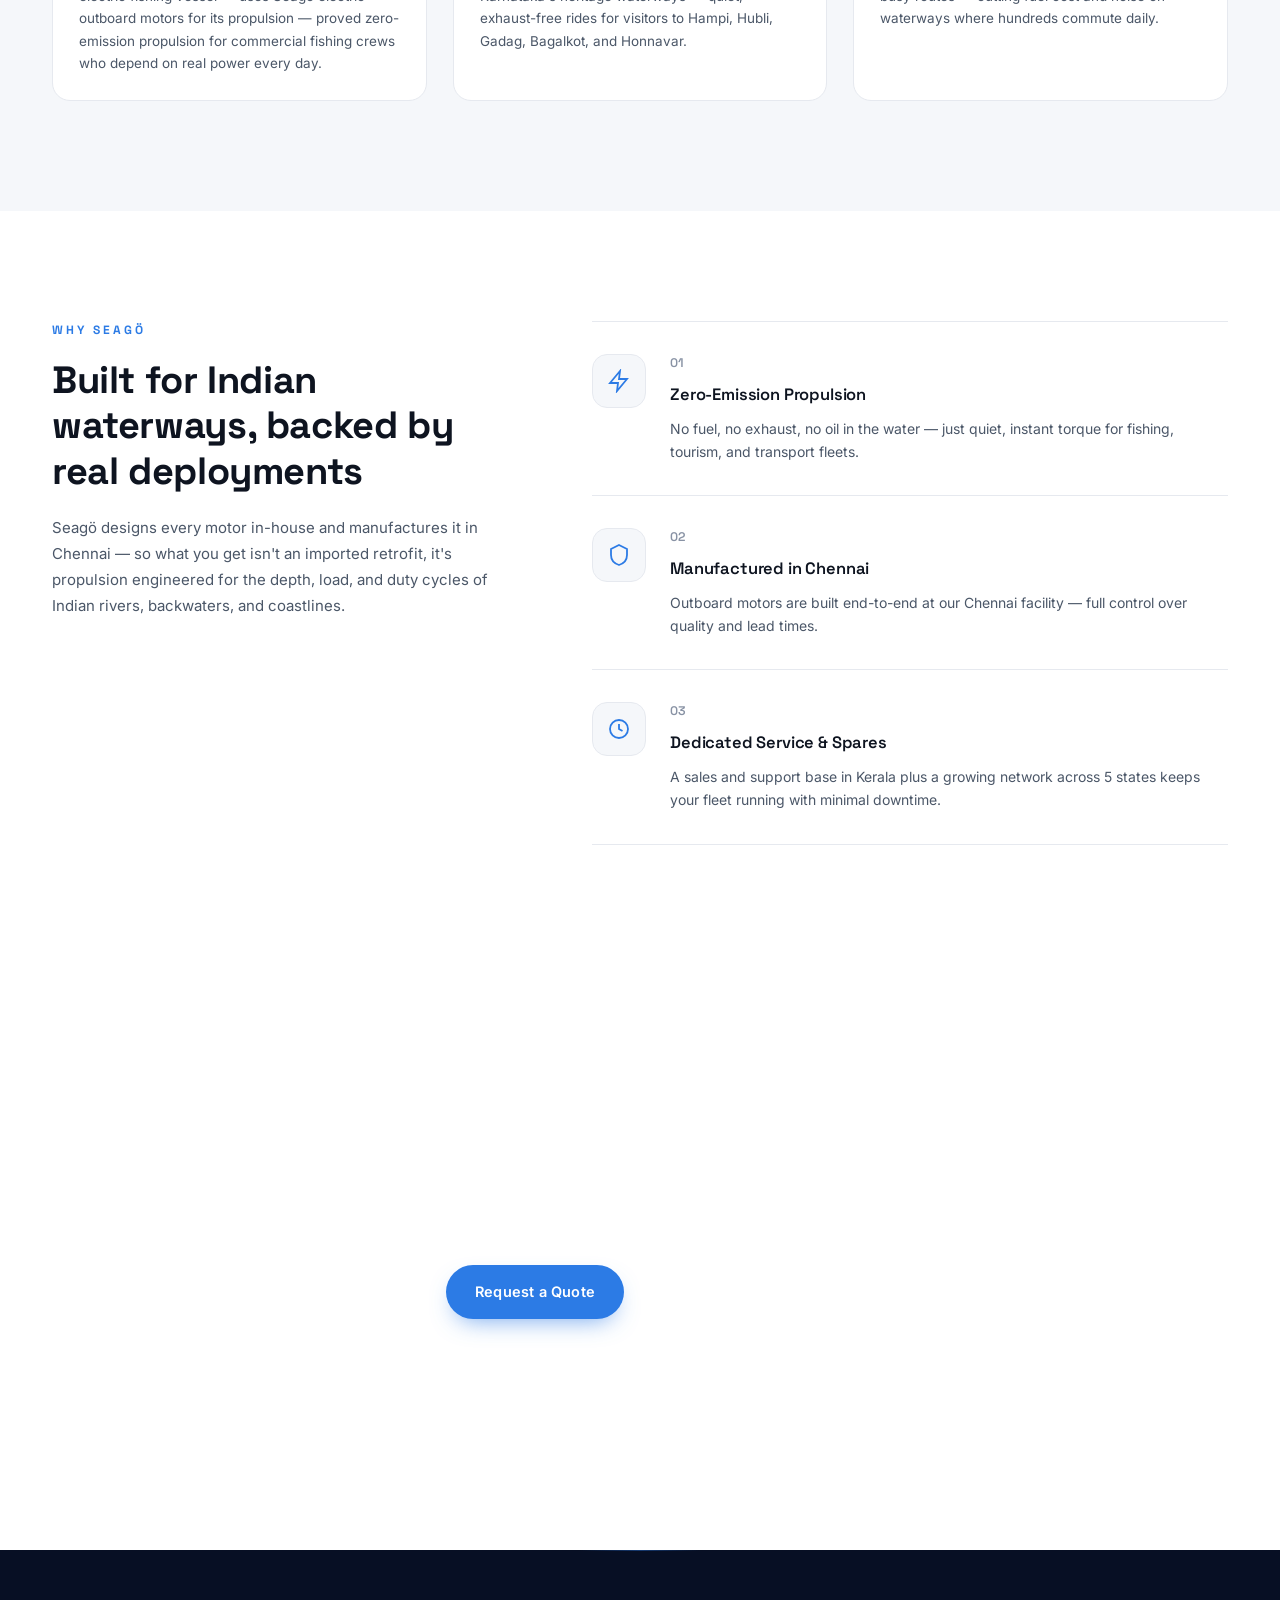
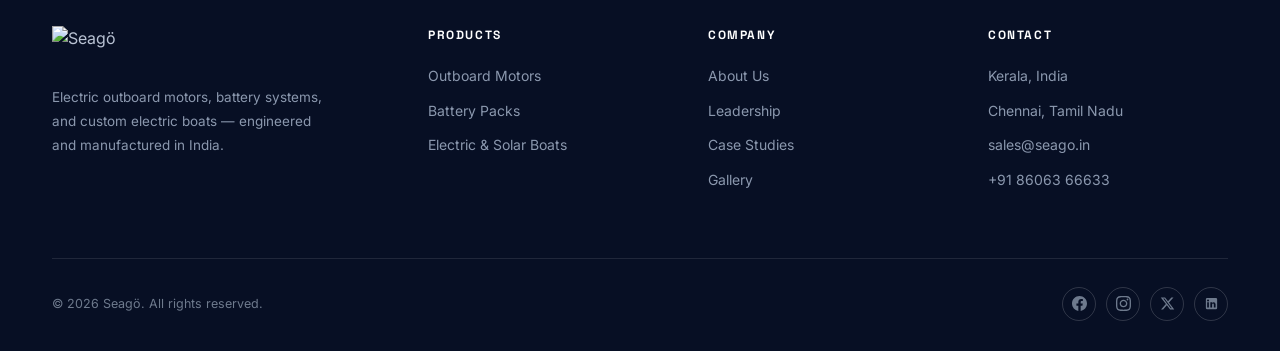
==== commit 6fe64ff6: "Update Vikalpika Case 01 copy on homepage per ICAR-CIFT feedback" ====
--- a/index.html
+++ b/index.html
@@ -272,7 +272,7 @@
           <div class="case-body">
             <span class="case-tag">Maharashtra</span>
             <h3>Fishing Fleets</h3>
-            <p>Built with ICAR-CIFT Mumbai, "Vikalpika" — India's first electric fishing vessel — proved zero-emission propulsion for commercial fishing crews who depend on real power every day.</p>
+            <p>ICAR-CIFT Mumbai "Vikalpika" — India's first electric fishing vessel — uses Seagö electric outboard motors for its propulsion — proved zero-emission propulsion for commercial fishing crews who depend on real power every day.</p>
           </div>
         </div>
       </div>
